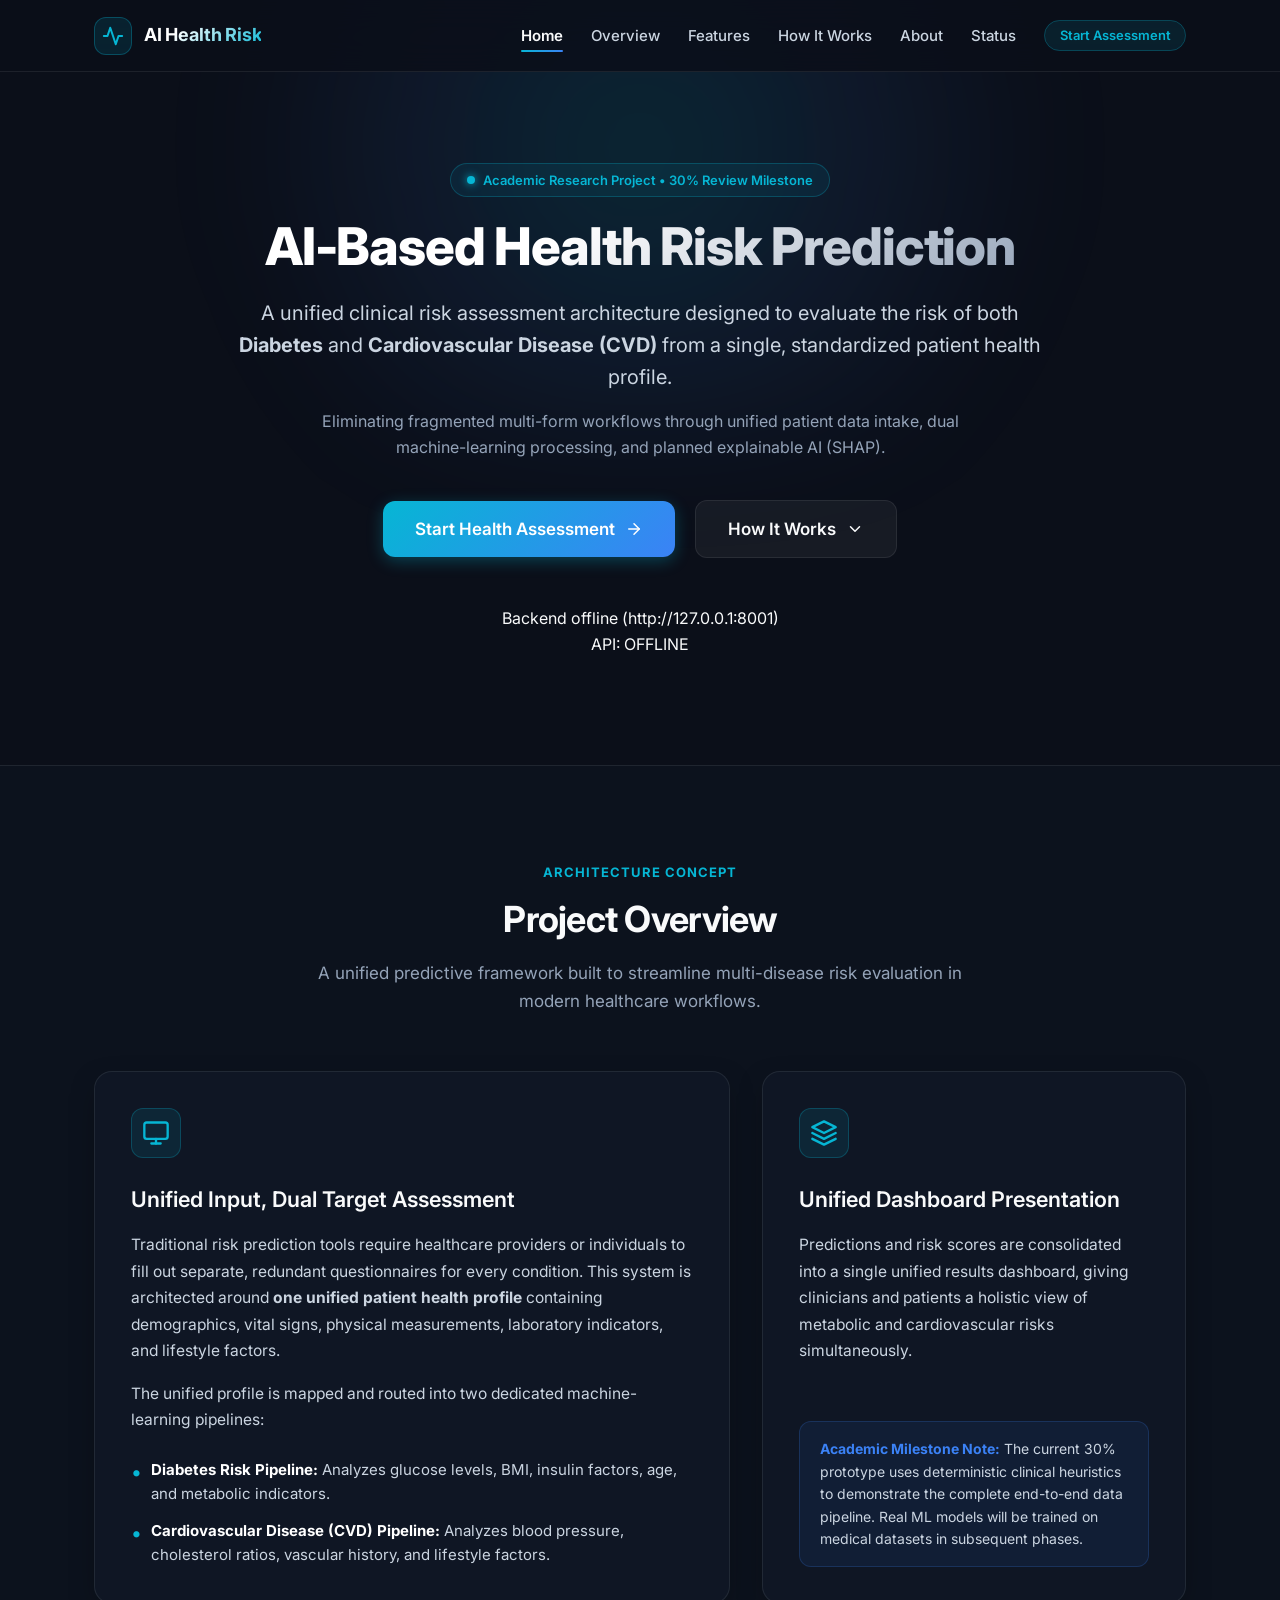
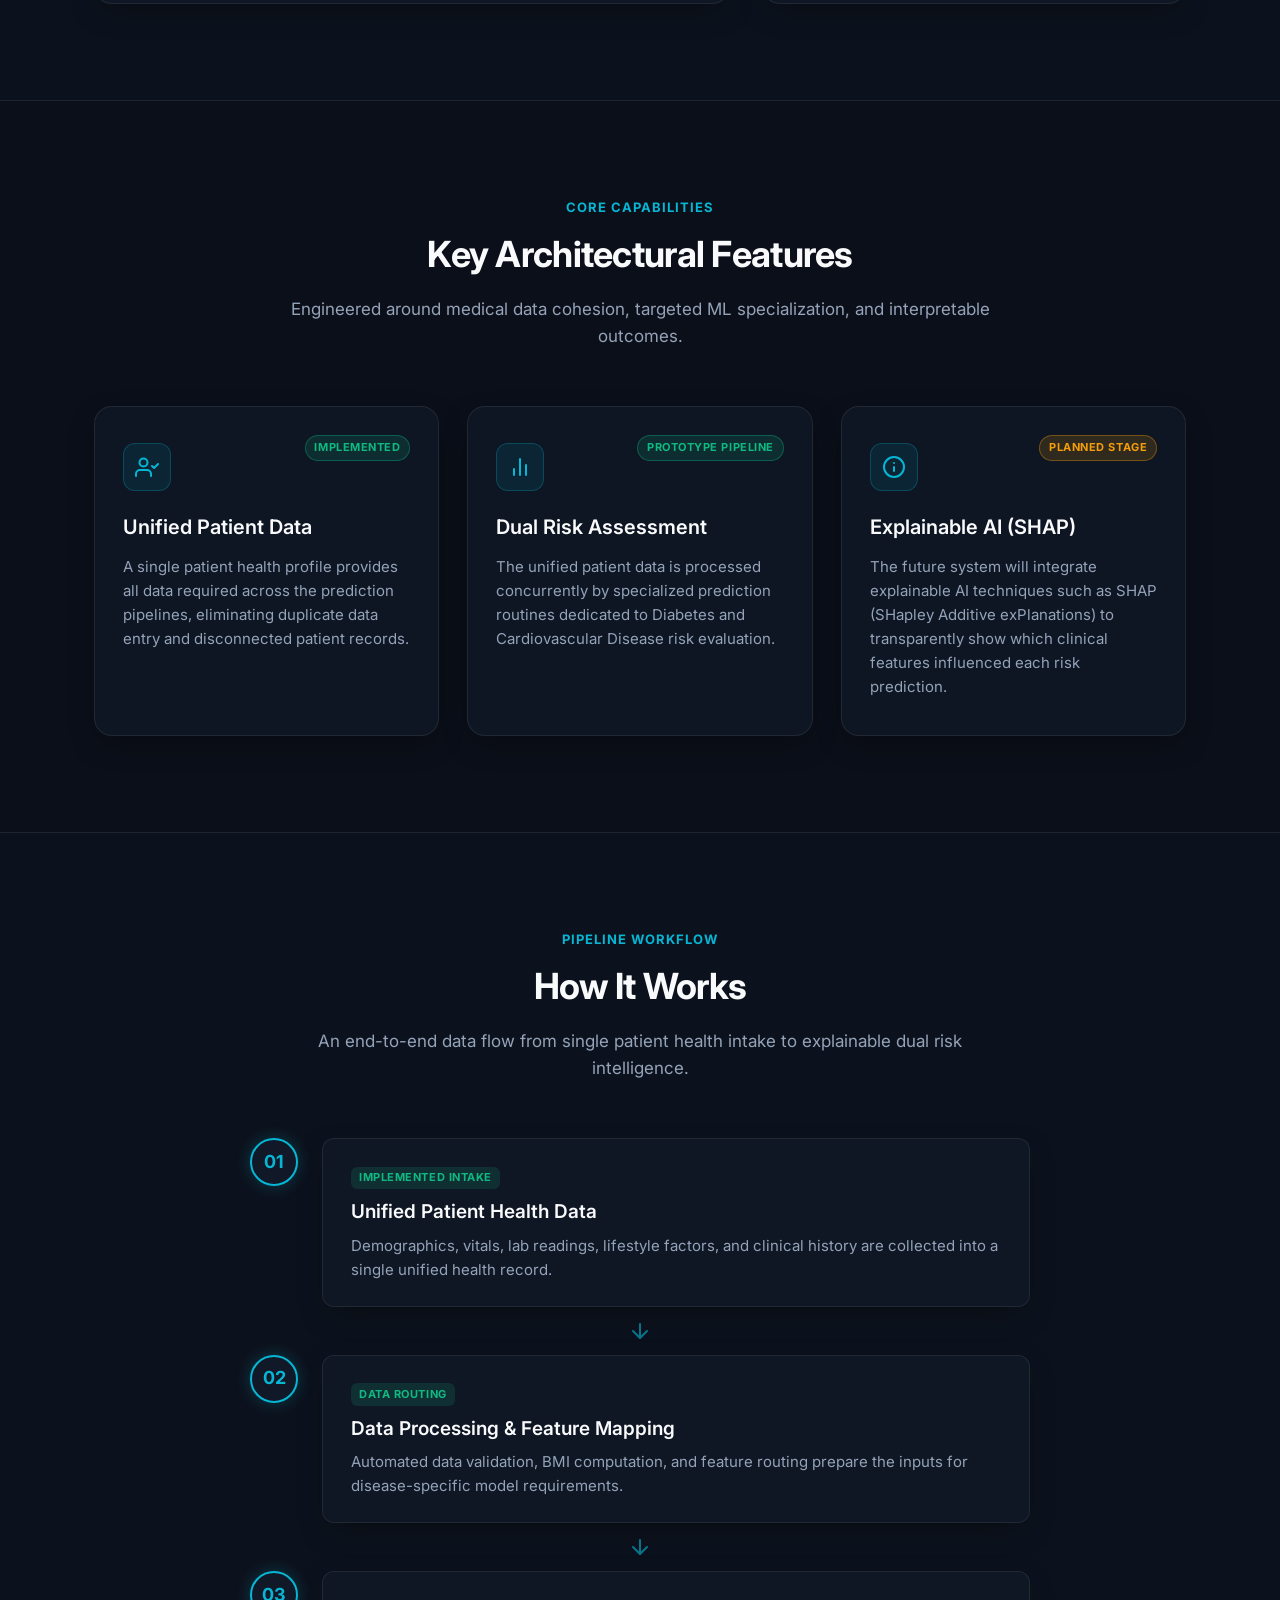
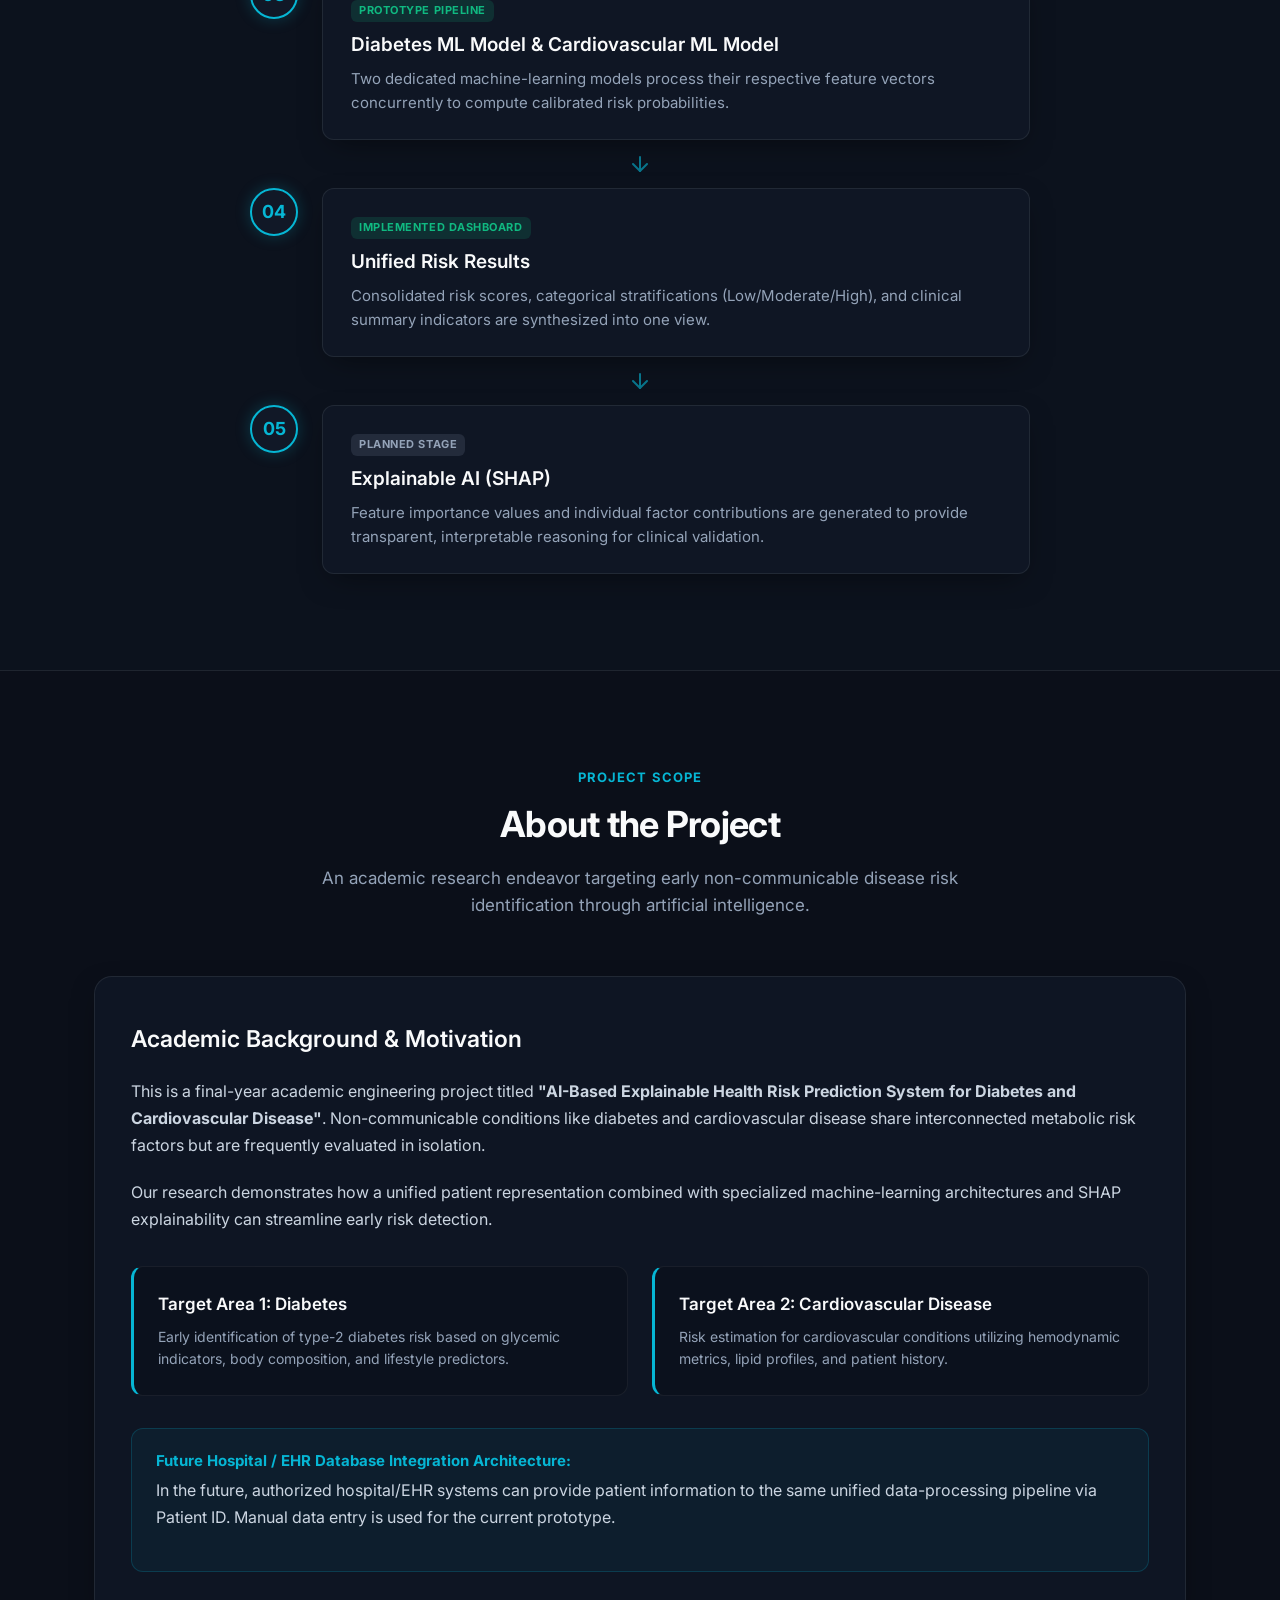
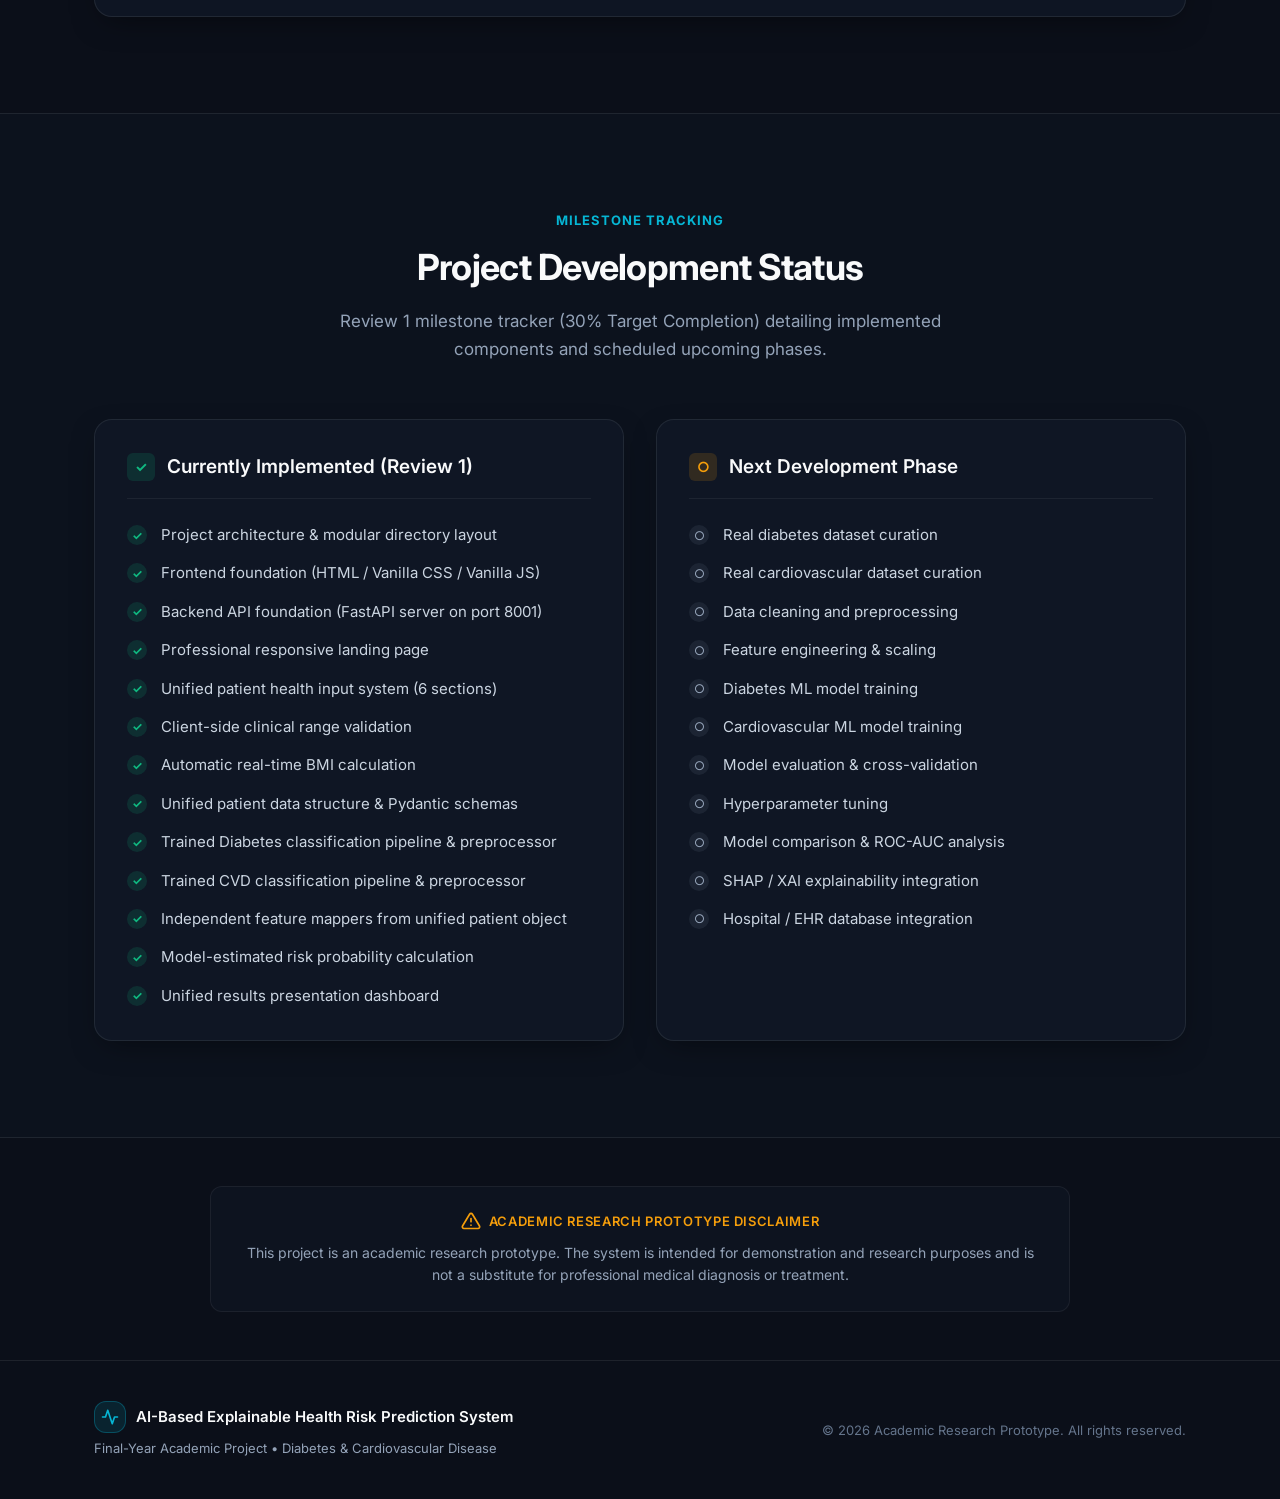
==== frontend/index.html @ 549f9193 "Initial I-HEART project" ====
<!DOCTYPE html>
<html lang="en">
<head>
  <meta charset="UTF-8">
  <meta name="viewport" content="width=device-width, initial-scale=1.0">
  <meta name="description" content="AI-Based Explainable Health Risk Prediction System for Diabetes and Cardiovascular Disease using a unified patient health profile.">
  <title>AI-Based Explainable Health Risk Prediction System</title>
  <link rel="stylesheet" href="css/style.css">
  <link rel="preconnect" href="https://fonts.googleapis.com">
  <link rel="preconnect" href="https://fonts.gstatic.com" crossorigin>
  <link href="https://fonts.googleapis.com/css2?family=Inter:wght@400;500;600;700;800&display=swap" rel="stylesheet">
</head>
<body>

  <!-- Navigation Bar -->
  <header class="header" id="main-header">
    <div class="nav-container">
      <a href="#home" class="nav-brand" id="brand-link" aria-label="AI Health Risk Home">
        <span class="brand-icon">
          <svg width="22" height="22" viewBox="0 0 24 24" fill="none" stroke="currentColor" stroke-width="2.2" stroke-linecap="round" stroke-linejoin="round" aria-hidden="true">
            <path d="M22 12h-4l-3 9L9 3l-3 9H2"/>
          </svg>
        </span>
        <span class="brand-text">AI Health Risk</span>
      </a>

      <!-- Desktop Navigation Links -->
      <nav class="nav-menu" id="nav-menu" aria-label="Main Navigation">
        <ul class="nav-list">
          <li class="nav-item"><a href="#home" class="nav-link active" id="nav-home">Home</a></li>
          <li class="nav-item"><a href="#overview" class="nav-link" id="nav-overview">Overview</a></li>
          <li class="nav-item"><a href="#features" class="nav-link" id="nav-features">Features</a></li>
          <li class="nav-item"><a href="#how-it-works" class="nav-link" id="nav-how-it-works">How It Works</a></li>
          <li class="nav-item"><a href="#about" class="nav-link" id="nav-about">About</a></li>
          <li class="nav-item"><a href="#development-status" class="nav-link" id="nav-status">Status</a></li>
          <li class="nav-item"><a href="assessment.html" class="nav-link nav-btn-status" id="nav-start-btn">Start Assessment</a></li>
        </ul>
      </nav>

      <!-- Mobile Hamburger Button -->
      <button class="hamburger-btn" id="hamburger-btn" aria-label="Toggle navigation menu" aria-expanded="false" aria-controls="mobile-nav">
        <span class="hamburger-line"></span>
        <span class="hamburger-line"></span>
        <span class="hamburger-line"></span>
      </button>
    </div>

    <!-- Mobile Navigation Drawer -->
    <div class="mobile-nav" id="mobile-nav" aria-hidden="true">
      <ul class="mobile-nav-list">
        <li><a href="#home" class="mobile-nav-link" id="mob-nav-home">Home</a></li>
        <li><a href="#overview" class="mobile-nav-link" id="mob-nav-overview">Overview</a></li>
        <li><a href="#features" class="mobile-nav-link" id="mob-nav-features">Features</a></li>
        <li><a href="#how-it-works" class="mobile-nav-link" id="mob-nav-how-it-works">How It Works</a></li>
        <li><a href="#about" class="mobile-nav-link" id="mob-nav-about">About</a></li>
        <li><a href="#development-status" class="mobile-nav-link" id="mob-nav-status">Status</a></li>
        <li><a href="assessment.html" class="mobile-nav-link" id="mob-nav-assessment" style="color: var(--accent-cyan); font-weight: 700;">Start Health Assessment →</a></li>
      </ul>
    </div>
  </header>

  <main>
    <!-- 1. Hero Section -->
    <section class="hero-section" id="home">
      <div class="hero-backdrop" aria-hidden="true"></div>
      <div class="content-container">
        <div class="hero-content">
          <div class="badge-pill">
            <span class="pulse-dot"></span>
            Academic Research Project • 30% Review Milestone
          </div>
          
          <h1 class="hero-title">AI-Based Health Risk Prediction</h1>
          
          <p class="hero-description">
            A unified clinical risk assessment architecture designed to evaluate the risk of both <strong>Diabetes</strong> and <strong>Cardiovascular Disease (CVD)</strong> from a single, standardized patient health profile.
          </p>

          <p class="hero-subtext">
            Eliminating fragmented multi-form workflows through unified patient data intake, dual machine-learning processing, and planned explainable AI (SHAP).
          </p>

          <div class="hero-actions">
            <a href="assessment.html" class="btn btn-primary btn-large" id="btn-start-assessment">
              <span>Start Health Assessment</span>
              <svg width="18" height="18" viewBox="0 0 24 24" fill="none" stroke="currentColor" stroke-width="2" stroke-linecap="round" stroke-linejoin="round" aria-hidden="true">
                <line x1="5" y1="12" x2="19" y2="12"></line>
                <polyline points="12 5 19 12 12 19"></polyline>
              </svg>
            </a>
            <a href="#how-it-works" class="btn btn-secondary btn-large" id="btn-how-it-works-hero">
              <span>How It Works</span>
              <svg width="18" height="18" viewBox="0 0 24 24" fill="none" stroke="currentColor" stroke-width="2" stroke-linecap="round" stroke-linejoin="round" aria-hidden="true">
                <polyline points="6 9 12 15 18 9"></polyline>
              </svg>
            </a>
          </div>

          <!-- Live API Status Card -->
          <div class="api-live-card" id="api-status-bar">
            <div class="api-live-indicator">
              <span class="status-indicator-dot" id="backend-status-dot"></span>
              <span class="api-live-text" id="backend-status-text">Checking Backend API Status (Port 8001)...</span>
            </div>
            <div class="api-live-badge" id="backend-status-badge">API: Connecting</div>
          </div>
        </div>
      </div>
    </section>

    <!-- 2. Project Overview Section -->
    <section class="section section-overview" id="overview">
      <div class="content-container">
        <div class="section-header">
          <span class="section-tag">Architecture Concept</span>
          <h2 class="section-title">Project Overview</h2>
          <p class="section-subtitle">
            A unified predictive framework built to streamline multi-disease risk evaluation in modern healthcare workflows.
          </p>
        </div>

        <div class="overview-grid">
          <div class="overview-card main-concept">
            <div class="overview-icon">
              <svg width="28" height="28" viewBox="0 0 24 24" fill="none" stroke="currentColor" stroke-width="2" stroke-linecap="round" stroke-linejoin="round">
                <rect x="2" y="3" width="20" height="14" rx="2" ry="2"></rect>
                <line x1="8" y1="21" x2="16" y2="21"></line>
                <line x1="12" y1="17" x2="12" y2="21"></line>
              </svg>
            </div>
            <h3>Unified Input, Dual Target Assessment</h3>
            <p>
              Traditional risk prediction tools require healthcare providers or individuals to fill out separate, redundant questionnaires for every condition. This system is architected around <strong>one unified patient health profile</strong> containing demographics, vital signs, physical measurements, laboratory indicators, and lifestyle factors.
            </p>
            <p>
              The unified profile is mapped and routed into two dedicated machine-learning pipelines:
            </p>
            <ul class="concept-list">
              <li>
                <strong>Diabetes Risk Pipeline:</strong> Analyzes glucose levels, BMI, insulin factors, age, and metabolic indicators.
              </li>
              <li>
                <strong>Cardiovascular Disease (CVD) Pipeline:</strong> Analyzes blood pressure, cholesterol ratios, vascular history, and lifestyle factors.
              </li>
            </ul>
          </div>

          <div class="overview-card highlight-concept">
            <div class="overview-icon">
              <svg width="28" height="28" viewBox="0 0 24 24" fill="none" stroke="currentColor" stroke-width="2" stroke-linecap="round" stroke-linejoin="round">
                <polygon points="12 2 2 7 12 12 22 7 12 2"></polygon>
                <polyline points="2 17 12 22 22 17"></polyline>
                <polyline points="2 12 12 17 22 12"></polyline>
              </svg>
            </div>
            <h3>Unified Dashboard Presentation</h3>
            <p>
              Predictions and risk scores are consolidated into a single unified results dashboard, giving clinicians and patients a holistic view of metabolic and cardiovascular risks simultaneously.
            </p>
            <div class="info-note">
              <strong>Academic Milestone Note:</strong> The current 30% prototype uses deterministic clinical heuristics to demonstrate the complete end-to-end data pipeline. Real ML models will be trained on medical datasets in subsequent phases.
            </div>
          </div>
        </div>
      </div>
    </section>

    <!-- 3. Key Features Section -->
    <section class="section section-features" id="features">
      <div class="content-container">
        <div class="section-header">
          <span class="section-tag">Core Capabilities</span>
          <h2 class="section-title">Key Architectural Features</h2>
          <p class="section-subtitle">
            Engineered around medical data cohesion, targeted ML specialization, and interpretable outcomes.
          </p>
        </div>

        <div class="features-grid">
          <!-- Card 1 -->
          <div class="feature-card">
            <div class="feature-icon-box">
              <svg width="24" height="24" viewBox="0 0 24 24" fill="none" stroke="currentColor" stroke-width="2" stroke-linecap="round" stroke-linejoin="round">
                <path d="M16 21v-2a4 4 0 0 0-4-4H5a4 4 0 0 0-4 4v2"></path>
                <circle cx="8.5" cy="7.5" r="4"></circle>
                <polyline points="17 11 19 13 23 9"></polyline>
              </svg>
            </div>
            <div class="feature-badge current">Implemented</div>
            <h3 class="feature-title">Unified Patient Data</h3>
            <p class="feature-desc">
              A single patient health profile provides all data required across the prediction pipelines, eliminating duplicate data entry and disconnected patient records.
            </p>
          </div>

          <!-- Card 2 -->
          <div class="feature-card">
            <div class="feature-icon-box">
              <svg width="24" height="24" viewBox="0 0 24 24" fill="none" stroke="currentColor" stroke-width="2" stroke-linecap="round" stroke-linejoin="round">
                <path d="M18 20V10"></path>
                <path d="M12 20V4"></path>
                <path d="M6 20v-6"></path>
              </svg>
            </div>
            <div class="feature-badge current">Prototype Pipeline</div>
            <h3 class="feature-title">Dual Risk Assessment</h3>
            <p class="feature-desc">
              The unified patient data is processed concurrently by specialized prediction routines dedicated to Diabetes and Cardiovascular Disease risk evaluation.
            </p>
          </div>

          <!-- Card 3 -->
          <div class="feature-card">
            <div class="feature-icon-box">
              <svg width="24" height="24" viewBox="0 0 24 24" fill="none" stroke="currentColor" stroke-width="2" stroke-linecap="round" stroke-linejoin="round">
                <circle cx="12" cy="12" r="10"></circle>
                <line x1="12" y1="16" x2="12" y2="12"></line>
                <line x1="12" y1="8" x2="12.01" y2="8"></line>
              </svg>
            </div>
            <div class="feature-badge planned">Planned Stage</div>
            <h3 class="feature-title">Explainable AI (SHAP)</h3>
            <p class="feature-desc">
              The future system will integrate explainable AI techniques such as SHAP (SHapley Additive exPlanations) to transparently show which clinical features influenced each risk prediction.
            </p>
          </div>
        </div>
      </div>
    </section>

    <!-- 4. How It Works Section -->
    <section class="section section-workflow" id="how-it-works">
      <div class="content-container">
        <div class="section-header">
          <span class="section-tag">Pipeline Workflow</span>
          <h2 class="section-title">How It Works</h2>
          <p class="section-subtitle">
            An end-to-end data flow from single patient health intake to explainable dual risk intelligence.
          </p>
        </div>

        <div class="workflow-container">
          <!-- Step 01 -->
          <div class="workflow-step">
            <div class="step-badge">01</div>
            <div class="step-card">
              <div class="step-status-tag current-tag">Implemented Intake</div>
              <h3 class="step-title">Unified Patient Health Data</h3>
              <p class="step-desc">
                Demographics, vitals, lab readings, lifestyle factors, and clinical history are collected into a single unified health record.
              </p>
            </div>
          </div>

          <div class="workflow-arrow" aria-hidden="true">
            <svg width="24" height="24" viewBox="0 0 24 24" fill="none" stroke="currentColor" stroke-width="2" stroke-linecap="round" stroke-linejoin="round">
              <line x1="12" y1="5" x2="12" y2="19"></line>
              <polyline points="19 12 12 19 5 12"></polyline>
            </svg>
          </div>

          <!-- Step 02 -->
          <div class="workflow-step">
            <div class="step-badge">02</div>
            <div class="step-card">
              <div class="step-status-tag current-tag">Data Routing</div>
              <h3 class="step-title">Data Processing &amp; Feature Mapping</h3>
              <p class="step-desc">
                Automated data validation, BMI computation, and feature routing prepare the inputs for disease-specific model requirements.
              </p>
            </div>
          </div>

          <div class="workflow-arrow" aria-hidden="true">
            <svg width="24" height="24" viewBox="0 0 24 24" fill="none" stroke="currentColor" stroke-width="2" stroke-linecap="round" stroke-linejoin="round">
              <line x1="12" y1="5" x2="12" y2="19"></line>
              <polyline points="19 12 12 19 5 12"></polyline>
            </svg>
          </div>

          <!-- Step 03 -->
          <div class="workflow-step">
            <div class="step-badge">03</div>
            <div class="step-card dual-model-card">
              <div class="step-status-tag current-tag">Prototype Pipeline</div>
              <h3 class="step-title">Diabetes ML Model &amp; Cardiovascular ML Model</h3>
              <p class="step-desc">
                Two dedicated machine-learning models process their respective feature vectors concurrently to compute calibrated risk probabilities.
              </p>
            </div>
          </div>

          <div class="workflow-arrow" aria-hidden="true">
            <svg width="24" height="24" viewBox="0 0 24 24" fill="none" stroke="currentColor" stroke-width="2" stroke-linecap="round" stroke-linejoin="round">
              <line x1="12" y1="5" x2="12" y2="19"></line>
              <polyline points="19 12 12 19 5 12"></polyline>
            </svg>
          </div>

          <!-- Step 04 -->
          <div class="workflow-step">
            <div class="step-badge">04</div>
            <div class="step-card">
              <div class="step-status-tag current-tag">Implemented Dashboard</div>
              <h3 class="step-title">Unified Risk Results</h3>
              <p class="step-desc">
                Consolidated risk scores, categorical stratifications (Low/Moderate/High), and clinical summary indicators are synthesized into one view.
              </p>
            </div>
          </div>

          <div class="workflow-arrow" aria-hidden="true">
            <svg width="24" height="24" viewBox="0 0 24 24" fill="none" stroke="currentColor" stroke-width="2" stroke-linecap="round" stroke-linejoin="round">
              <line x1="12" y1="5" x2="12" y2="19"></line>
              <polyline points="19 12 12 19 5 12"></polyline>
            </svg>
          </div>

          <!-- Step 05 -->
          <div class="workflow-step">
            <div class="step-badge">05</div>
            <div class="step-card">
              <div class="step-status-tag future-tag">Planned Stage</div>
              <h3 class="step-title">Explainable AI (SHAP)</h3>
              <p class="step-desc">
                Feature importance values and individual factor contributions are generated to provide transparent, interpretable reasoning for clinical validation.
              </p>
            </div>
          </div>
        </div>
      </div>
    </section>

    <!-- 5. About Section -->
    <section class="section section-about" id="about">
      <div class="content-container">
        <div class="section-header">
          <span class="section-tag">Project Scope</span>
          <h2 class="section-title">About the Project</h2>
          <p class="section-subtitle">
            An academic research endeavor targeting early non-communicable disease risk identification through artificial intelligence.
          </p>
        </div>

        <div class="about-card">
          <div class="about-text-block">
            <h3>Academic Background &amp; Motivation</h3>
            <p>
              This is a final-year academic engineering project titled <strong>"AI-Based Explainable Health Risk Prediction System for Diabetes and Cardiovascular Disease"</strong>. Non-communicable conditions like diabetes and cardiovascular disease share interconnected metabolic risk factors but are frequently evaluated in isolation.
            </p>
            <p>
              Our research demonstrates how a unified patient representation combined with specialized machine-learning architectures and SHAP explainability can streamline early risk detection.
            </p>
            
            <div class="about-disease-targets">
              <div class="target-box">
                <div class="target-title">Target Area 1: Diabetes</div>
                <div class="target-desc">Early identification of type-2 diabetes risk based on glycemic indicators, body composition, and lifestyle predictors.</div>
              </div>
              <div class="target-box">
                <div class="target-title">Target Area 2: Cardiovascular Disease</div>
                <div class="target-desc">Risk estimation for cardiovascular conditions utilizing hemodynamic metrics, lipid profiles, and patient history.</div>
              </div>
            </div>

            <div class="ehr-future-box">
              <strong>Future Hospital / EHR Database Integration Architecture:</strong>
              <p>
                In the future, authorized hospital/EHR systems can provide patient information to the same unified data-processing pipeline via Patient ID. Manual data entry is used for the current prototype.
              </p>
            </div>
          </div>
        </div>
      </div>
    </section>

    <!-- 6. Development Status Section -->
    <section class="section section-status" id="development-status">
      <div class="content-container">
        <div class="section-header">
          <span class="section-tag">Milestone Tracking</span>
          <h2 class="section-title">Project Development Status</h2>
          <p class="section-subtitle">
            Review 1 milestone tracker (30% Target Completion) detailing implemented components and scheduled upcoming phases.
          </p>
        </div>

        <div class="status-grid">
          <!-- Implemented Components -->
          <div class="status-column completed-col">
            <div class="status-col-header">
              <span class="status-col-icon">✓</span>
              <h3>Currently Implemented (Review 1)</h3>
            </div>
            <ul class="status-checklist">
              <li class="status-item done">
                <span class="status-check">✓</span>
                <span class="status-name">Project architecture &amp; modular directory layout</span>
              </li>
              <li class="status-item done">
                <span class="status-check">✓</span>
                <span class="status-name">Frontend foundation (HTML / Vanilla CSS / Vanilla JS)</span>
              </li>
              <li class="status-item done">
                <span class="status-check">✓</span>
                <span class="status-name">Backend API foundation (FastAPI server on port 8001)</span>
              </li>
              <li class="status-item done">
                <span class="status-check">✓</span>
                <span class="status-name">Professional responsive landing page</span>
              </li>
              <li class="status-item done">
                <span class="status-check">✓</span>
                <span class="status-name">Unified patient health input system (6 sections)</span>
              </li>
              <li class="status-item done">
                <span class="status-check">✓</span>
                <span class="status-name">Client-side clinical range validation</span>
              </li>
              <li class="status-item done">
                <span class="status-check">✓</span>
                <span class="status-name">Automatic real-time BMI calculation</span>
              </li>
              <li class="status-item done">
                <span class="status-check">✓</span>
                <span class="status-name">Unified patient data structure &amp; Pydantic schemas</span>
              </li>
              <li class="status-item done">
                <span class="status-check">✓</span>
                <span class="status-name">Trained Diabetes classification pipeline &amp; preprocessor</span>
              </li>
              <li class="status-item done">
                <span class="status-check">✓</span>
                <span class="status-name">Trained CVD classification pipeline &amp; preprocessor</span>
              </li>
              <li class="status-item done">
                <span class="status-check">✓</span>
                <span class="status-name">Independent feature mappers from unified patient object</span>
              </li>
              <li class="status-item done">
                <span class="status-check">✓</span>
                <span class="status-name">Model-estimated risk probability calculation</span>
              </li>
              <li class="status-item done">
                <span class="status-check">✓</span>
                <span class="status-name">Unified results presentation dashboard</span>
              </li>
            </ul>
          </div>

          <!-- Planned Stages -->
          <div class="status-column pending-col">
            <div class="status-col-header">
              <span class="status-col-icon">○</span>
              <h3>Next Development Phase</h3>
            </div>
            <ul class="status-checklist">
              <li class="status-item pending">
                <span class="status-circle">○</span>
                <span class="status-name">Real diabetes dataset curation</span>
              </li>
              <li class="status-item pending">
                <span class="status-circle">○</span>
                <span class="status-name">Real cardiovascular dataset curation</span>
              </li>
              <li class="status-item pending">
                <span class="status-circle">○</span>
                <span class="status-name">Data cleaning and preprocessing</span>
              </li>
              <li class="status-item pending">
                <span class="status-circle">○</span>
                <span class="status-name">Feature engineering &amp; scaling</span>
              </li>
              <li class="status-item pending">
                <span class="status-circle">○</span>
                <span class="status-name">Diabetes ML model training</span>
              </li>
              <li class="status-item pending">
                <span class="status-circle">○</span>
                <span class="status-name">Cardiovascular ML model training</span>
              </li>
              <li class="status-item pending">
                <span class="status-circle">○</span>
                <span class="status-name">Model evaluation &amp; cross-validation</span>
              </li>
              <li class="status-item pending">
                <span class="status-circle">○</span>
                <span class="status-name">Hyperparameter tuning</span>
              </li>
              <li class="status-item pending">
                <span class="status-circle">○</span>
                <span class="status-name">Model comparison &amp; ROC-AUC analysis</span>
              </li>
              <li class="status-item pending">
                <span class="status-circle">○</span>
                <span class="status-name">SHAP / XAI explainability integration</span>
              </li>
              <li class="status-item pending">
                <span class="status-circle">○</span>
                <span class="status-name">Hospital / EHR database integration</span>
              </li>
            </ul>
          </div>
        </div>
      </div>
    </section>

    <!-- 7. Medical Disclaimer -->
    <section class="section-disclaimer">
      <div class="content-container">
        <div class="disclaimer-card">
          <div class="disclaimer-header">
            <svg width="20" height="20" viewBox="0 0 24 24" fill="none" stroke="currentColor" stroke-width="2" stroke-linecap="round" stroke-linejoin="round" aria-hidden="true">
              <path d="M10.29 3.86L1.82 18a2 2 0 0 0 1.71 3h16.94a2 2 0 0 0 1.71-3L13.71 3.86a2 2 0 0 0-3.42 0z"></path>
              <line x1="12" y1="9" x2="12" y2="13"></line>
              <line x1="12" y1="17" x2="12.01" y2="17"></line>
            </svg>
            <span>Academic Research Prototype Disclaimer</span>
          </div>
          <p class="disclaimer-text">
            This project is an academic research prototype. The system is intended for demonstration and research purposes and is not a substitute for professional medical diagnosis or treatment.
          </p>
        </div>
      </div>
    </section>
  </main>

  <!-- 8. Footer -->
  <footer class="footer">
    <div class="content-container footer-content">
      <div class="footer-left">
        <div class="footer-brand">
          <span class="brand-icon small">
            <svg width="18" height="18" viewBox="0 0 24 24" fill="none" stroke="currentColor" stroke-width="2.2" stroke-linecap="round" stroke-linejoin="round">
              <path d="M22 12h-4l-3 9L9 3l-3 9H2"/>
            </svg>
          </span>
          <span class="footer-title">AI-Based Explainable Health Risk Prediction System</span>
        </div>
        <p class="footer-subtext">Final-Year Academic Project • Diabetes &amp; Cardiovascular Disease</p>
      </div>
      <div class="footer-right">
        <p class="copyright-text">© 2026 Academic Research Prototype. All rights reserved.</p>
      </div>
    </div>
  </footer>

  <script src="js/app.js"></script>
</body>
</html>
---- frontend/css/style.css ----
/* ==========================================================================
   AI-Based Explainable Health Risk Prediction System
   Universal Design System & Stylesheet (Review 1 - 30% Milestone)
   ========================================================================== */

:root {
  /* Color Palette */
  --bg-primary: #0b0f19;
  --bg-secondary: #111827;
  --bg-card: rgba(17, 24, 39, 0.75);
  --bg-card-hover: rgba(24, 34, 54, 0.85);
  --bg-card-border: rgba(255, 255, 255, 0.08);
  --bg-card-border-hover: rgba(6, 182, 212, 0.35);

  /* Accents */
  --accent-cyan: #06b6d4;
  --accent-blue: #3b82f6;
  --accent-teal: #14b8a6;
  --accent-gradient: linear-gradient(135deg, #06b6d4 0%, #3b82f6 100%);
  --accent-glow: rgba(6, 182, 212, 0.15);

  /* Typography Colors */
  --text-main: #f9fafb;
  --text-secondary: #cbd5e1;
  --text-muted: #94a3b8;
  --text-dim: #64748b;

  /* Clinical Status Colors */
  --status-low: #10b981;
  --status-mod: #f59e0b;
  --status-high: #ef4444;
  --status-info: #0284c7;

  /* Typography & Layout */
  --font-family: 'Inter', -apple-system, BlinkMacSystemFont, "Segoe UI", Roboto, sans-serif;
  --header-height: 72px;
  --container-max-width: 1140px;
  --radius-sm: 6px;
  --radius-md: 12px;
  --radius-lg: 18px;
  --radius-full: 9999px;
  --shadow-card: 0 10px 30px -10px rgba(0, 0, 0, 0.5);
  --shadow-hover: 0 20px 40px -15px rgba(6, 182, 212, 0.2);
  --transition-fast: 0.2s ease;
  --transition-normal: 0.3s ease;
}

/* Global Reset & Base */
*, *::before, *::after {
  box-sizing: border-box;
  margin: 0;
  padding: 0;
}

html {
  scroll-behavior: smooth;
  scroll-padding-top: calc(var(--header-height) + 20px);
}

body {
  font-family: var(--font-family);
  background-color: var(--bg-primary);
  color: var(--text-main);
  line-height: 1.6;
  -webkit-font-smoothing: antialiased;
  -moz-osx-font-smoothing: grayscale;
  overflow-x: hidden;
  position: relative;
  min-height: 100vh;
  display: flex;
  flex-direction: column;
}

main {
  flex-grow: 1;
}

/* Container */
.content-container {
  width: 100%;
  max-width: var(--container-max-width);
  margin: 0 auto;
  padding: 0 1.5rem;
}

/* ==========================================================================
   Header & Navigation
   ========================================================================== */
.header {
  position: fixed;
  top: 0;
  left: 0;
  width: 100%;
  height: var(--header-height);
  background: rgba(11, 15, 25, 0.85);
  backdrop-filter: blur(16px);
  -webkit-backdrop-filter: blur(16px);
  border-bottom: 1px solid var(--bg-card-border);
  z-index: 1000;
  display: flex;
  align-items: center;
}

.nav-container {
  width: 100%;
  max-width: var(--container-max-width);
  margin: 0 auto;
  padding: 0 1.5rem;
  display: flex;
  align-items: center;
  justify-content: space-between;
}

.nav-brand {
  display: flex;
  align-items: center;
  gap: 0.75rem;
  text-decoration: none;
  color: var(--text-main);
  font-weight: 700;
  font-size: 1.125rem;
  letter-spacing: -0.01em;
}

.brand-icon {
  display: inline-flex;
  align-items: center;
  justify-content: center;
  width: 38px;
  height: 38px;
  border-radius: var(--radius-md);
  background: rgba(6, 182, 212, 0.12);
  border: 1px solid rgba(6, 182, 212, 0.3);
  color: var(--accent-cyan);
}

.brand-icon.small {
  width: 32px;
  height: 32px;
}

.brand-text {
  background: linear-gradient(135deg, #ffffff 30%, var(--accent-cyan) 100%);
  -webkit-background-clip: text;
  -webkit-text-fill-color: transparent;
}

.nav-list {
  display: flex;
  align-items: center;
  gap: 1.75rem;
  list-style: none;
}

.nav-link {
  color: var(--text-secondary);
  text-decoration: none;
  font-size: 0.9375rem;
  font-weight: 500;
  padding: 0.35rem 0;
  position: relative;
  transition: color var(--transition-fast);
}

.nav-link:hover {
  color: var(--accent-cyan);
}

.nav-link.active {
  color: var(--text-main);
  font-weight: 600;
}

.nav-link.active::after {
  content: '';
  position: absolute;
  bottom: -2px;
  left: 0;
  width: 100%;
  height: 2px;
  background: var(--accent-gradient);
  border-radius: 2px;
}

.nav-btn-status {
  padding: 0.4rem 0.9rem;
  background: rgba(6, 182, 212, 0.1);
  border: 1px solid rgba(6, 182, 212, 0.25);
  border-radius: var(--radius-full);
  color: var(--accent-cyan);
  font-size: 0.8125rem;
  font-weight: 600;
}

.nav-btn-status:hover {
  background: rgba(6, 182, 212, 0.18);
  border-color: rgba(6, 182, 212, 0.4);
  color: #fff;
}

/* Hamburger Button */
.hamburger-btn {
  display: none;
  flex-direction: column;
  justify-content: center;
  align-items: center;
  width: 40px;
  height: 40px;
  background: transparent;
  border: 1px solid var(--bg-card-border);
  border-radius: var(--radius-sm);
  cursor: pointer;
  padding: 8px;
  gap: 5px;
}

.hamburger-line {
  width: 22px;
  height: 2px;
  background-color: var(--text-main);
  border-radius: 2px;
  transition: transform var(--transition-fast), opacity var(--transition-fast);
}

.hamburger-btn.open .hamburger-line:nth-child(1) {
  transform: translateY(7px) rotate(45deg);
}

.hamburger-btn.open .hamburger-line:nth-child(2) {
  opacity: 0;
}

.hamburger-btn.open .hamburger-line:nth-child(3) {
  transform: translateY(-7px) rotate(-45deg);
}

/* Mobile Nav Drawer */
.mobile-nav {
  display: none;
  position: absolute;
  top: var(--header-height);
  left: 0;
  width: 100%;
  background: rgba(11, 15, 25, 0.98);
  backdrop-filter: blur(20px);
  -webkit-backdrop-filter: blur(20px);
  border-bottom: 1px solid var(--bg-card-border);
  padding: 1.5rem;
  box-shadow: 0 20px 30px rgba(0, 0, 0, 0.5);
}

.mobile-nav.open {
  display: block;
}

.mobile-nav-list {
  list-style: none;
  display: flex;
  flex-direction: column;
  gap: 1.25rem;
}

.mobile-nav-link {
  color: var(--text-secondary);
  text-decoration: none;
  font-size: 1.0625rem;
  font-weight: 500;
  display: block;
  padding: 0.5rem 0;
  border-bottom: 1px solid rgba(255, 255, 255, 0.04);
}

.mobile-nav-link:hover {
  color: var(--accent-cyan);
}

/* ==========================================================================
   Page Headers & Hero Sections
   ========================================================================== */
.page-main-container {
  padding-top: calc(var(--header-height) + 2.5rem);
  padding-bottom: 5rem;
  position: relative;
}

.page-title-section {
  text-align: center;
  max-width: 840px;
  margin: 0 auto 2.5rem;
}

.page-heading {
  font-size: 2.5rem;
  font-weight: 800;
  letter-spacing: -0.02em;
  background: linear-gradient(135deg, #ffffff 40%, #94a3b8 100%);
  -webkit-background-clip: text;
  -webkit-text-fill-color: transparent;
  margin-bottom: 0.85rem;
}

.page-subheading {
  font-size: 1.125rem;
  color: var(--text-secondary);
  line-height: 1.6;
}

.badge-pill {
  display: inline-flex;
  align-items: center;
  gap: 0.5rem;
  padding: 0.35rem 1rem;
  background: rgba(6, 182, 212, 0.08);
  border: 1px solid rgba(6, 182, 212, 0.25);
  border-radius: var(--radius-full);
  font-size: 0.8125rem;
  font-weight: 600;
  color: var(--accent-cyan);
  margin-bottom: 1.25rem;
}

.pulse-dot {
  width: 8px;
  height: 8px;
  border-radius: 50%;
  background-color: var(--accent-cyan);
  box-shadow: 0 0 8px var(--accent-cyan);
}

/* Hero (Landing) */
.hero-section {
  position: relative;
  padding-top: calc(var(--header-height) + 4rem);
  padding-bottom: 5rem;
  min-height: 85vh;
  display: flex;
  align-items: center;
  overflow: hidden;
}

.hero-backdrop {
  position: absolute;
  top: -20%;
  left: 50%;
  transform: translateX(-50%);
  width: 1000px;
  height: 600px;
  background: radial-gradient(circle, rgba(6, 182, 212, 0.15) 0%, rgba(59, 130, 246, 0.08) 40%, transparent 70%);
  filter: blur(60px);
  pointer-events: none;
  z-index: 0;
}

.hero-content {
  position: relative;
  z-index: 1;
  max-width: 820px;
  margin: 0 auto;
  text-align: center;
}

.hero-title {
  font-size: 3.25rem;
  font-weight: 800;
  line-height: 1.15;
  letter-spacing: -0.02em;
  background: linear-gradient(135deg, #ffffff 40%, #94a3b8 100%);
  -webkit-background-clip: text;
  -webkit-text-fill-color: transparent;
  margin-bottom: 1.25rem;
}

.hero-description {
  font-size: 1.25rem;
  color: var(--text-secondary);
  line-height: 1.6;
  margin-bottom: 1rem;
}

.hero-subtext {
  font-size: 1rem;
  color: var(--text-muted);
  line-height: 1.6;
  max-width: 680px;
  margin: 0 auto 2.5rem;
}

.hero-actions {
  display: flex;
  align-items: center;
  justify-content: center;
  gap: 1.25rem;
  margin-bottom: 3rem;
  flex-wrap: wrap;
}

/* ==========================================================================
   Buttons
   ========================================================================== */
.btn {
  display: inline-flex;
  align-items: center;
  justify-content: center;
  gap: 0.6rem;
  padding: 0.75rem 1.5rem;
  font-size: 0.9375rem;
  font-weight: 600;
  border-radius: var(--radius-md);
  text-decoration: none;
  cursor: pointer;
  transition: all var(--transition-fast);
  border: none;
  outline: none;
  font-family: inherit;
}

.btn-sm {
  padding: 0.45rem 0.95rem;
  font-size: 0.8125rem;
}

.btn-large {
  padding: 0.9rem 2rem;
  font-size: 1.0625rem;
}

.btn-primary {
  background: var(--accent-gradient);
  color: #ffffff;
  box-shadow: 0 4px 16px rgba(6, 182, 212, 0.3);
}

.btn-primary:hover {
  transform: translateY(-2px);
  box-shadow: 0 8px 24px rgba(6, 182, 212, 0.45);
  color: #ffffff;
}

.btn-primary:active {
  transform: translateY(0);
}

.btn-primary:disabled {
  opacity: 0.65;
  cursor: not-allowed;
  transform: none;
  box-shadow: none;
}

.btn-secondary {
  background: rgba(255, 255, 255, 0.05);
  color: var(--text-main);
  border: 1px solid var(--bg-card-border);
}

.btn-secondary:hover {
  background: rgba(255, 255, 255, 0.1);
  border-color: rgba(255, 255, 255, 0.2);
  transform: translateY(-2px);
  color: #ffffff;
}

.btn-secondary:active {
  transform: translateY(0);
}

.btn-outline {
  background: transparent;
  color: var(--text-secondary);
  border: 1px solid var(--bg-card-border);
}

.btn-outline:hover {
  background: rgba(239, 68, 68, 0.1);
  border-color: rgba(239, 68, 68, 0.3);
  color: #ef4444;
}

/* Spinner */
.spinner {
  width: 18px;
  height: 18px;
  border: 2px solid rgba(255, 255, 255, 0.3);
  border-radius: 50%;
  border-top-color: #ffffff;
  animation: spin 0.8s linear infinite;
}

@keyframes spin {
  to { transform: rotate(360deg); }
}

/* ==========================================================================
   Demo Autofill Bar
   ========================================================================== */
.demo-autofill-banner {
  display: flex;
  align-items: center;
  justify-content: space-between;
  gap: 1rem;
  background: rgba(6, 182, 212, 0.06);
  border: 1px solid rgba(6, 182, 212, 0.2);
  border-radius: var(--radius-md);
  padding: 0.85rem 1.25rem;
  margin-top: 1.5rem;
  text-align: left;
}

.demo-text {
  font-size: 0.875rem;
  color: var(--text-secondary);
}

.demo-text strong {
  color: var(--accent-cyan);
}

.demo-buttons {
  display: flex;
  gap: 0.5rem;
  flex-shrink: 0;
  flex-wrap: wrap;
}

/* ==========================================================================
   Form Cards & Controls
   ========================================================================== */
.form-section-card {
  background: var(--bg-card);
  border: 1px solid var(--bg-card-border);
  border-radius: var(--radius-lg);
  padding: 2rem;
  margin-bottom: 1.75rem;
  box-shadow: var(--shadow-card);
}

.section-card-header {
  display: flex;
  align-items: flex-start;
  gap: 1rem;
  margin-bottom: 1.75rem;
  padding-bottom: 1rem;
  border-bottom: 1px solid rgba(255, 255, 255, 0.06);
}

.section-num {
  width: 34px;
  height: 34px;
  border-radius: var(--radius-md);
  background: rgba(6, 182, 212, 0.12);
  border: 1px solid rgba(6, 182, 212, 0.3);
  color: var(--accent-cyan);
  font-weight: 700;
  font-size: 1rem;
  display: flex;
  align-items: center;
  justify-content: center;
  flex-shrink: 0;
}

.section-card-title {
  font-size: 1.25rem;
  font-weight: 700;
  color: var(--text-main);
  margin-bottom: 0.25rem;
}

.section-card-desc {
  font-size: 0.875rem;
  color: var(--text-muted);
}

.form-grid {
  display: grid;
  gap: 1.25rem;
}

.form-grid-3 {
  grid-template-columns: repeat(3, 1fr);
}

.form-grid-2 {
  grid-template-columns: repeat(2, 1fr);
}

.form-group {
  display: flex;
  flex-direction: column;
  gap: 0.4rem;
}

.form-label {
  font-size: 0.875rem;
  font-weight: 600;
  color: var(--text-secondary);
}

.req-star {
  color: var(--accent-cyan);
  font-weight: 700;
}

.unit-tag {
  font-size: 0.75rem;
  color: var(--text-muted);
  font-weight: 400;
}

.opt-tag {
  font-size: 0.6875rem;
  font-weight: 600;
  text-transform: uppercase;
  background: rgba(148, 163, 184, 0.12);
  color: var(--text-muted);
  padding: 0.1rem 0.4rem;
  border-radius: var(--radius-sm);
  margin-left: 0.3rem;
}

.form-input,
.form-select {
  width: 100%;
  padding: 0.75rem 0.95rem;
  background: rgba(11, 15, 25, 0.7);
  border: 1px solid var(--bg-card-border);
  border-radius: var(--radius-md);
  color: var(--text-main);
  font-size: 0.9375rem;
  font-family: inherit;
  transition: border-color var(--transition-fast), box-shadow var(--transition-fast);
  outline: none;
}

.form-input:focus,
.form-select:focus {
  border-color: var(--accent-cyan);
  box-shadow: 0 0 0 3px rgba(6, 182, 212, 0.15);
}

.form-input::placeholder {
  color: var(--text-dim);
}

.form-input.input-invalid,
.form-select.input-invalid {
  border-color: #ef4444;
  box-shadow: 0 0 0 3px rgba(239, 68, 68, 0.15);
}

.field-error {
  display: none;
  font-size: 0.75rem;
  color: #ef4444;
  margin-top: 0.2rem;
}

/* BMI Display Box */
.bmi-display-box {
  background: rgba(11, 15, 25, 0.7);
  border: 1px solid var(--bg-card-border);
  border-radius: var(--radius-md);
  padding: 0.65rem 0.95rem;
  display: flex;
  align-items: center;
  justify-content: space-between;
  min-height: 44px;
  transition: all var(--transition-fast);
}

.bmi-value {
  font-size: 1.125rem;
  font-weight: 700;
  font-family: ui-monospace, monospace;
  color: var(--accent-cyan);
}

.bmi-category {
  font-size: 0.75rem;
  font-weight: 600;
  color: var(--text-muted);
}

.bmi-display-box.cat-normal {
  border-color: rgba(16, 185, 129, 0.4);
  background: rgba(16, 185, 129, 0.08);
}
.bmi-display-box.cat-normal .bmi-category { color: var(--status-low); }

.bmi-display-box.cat-overweight {
  border-color: rgba(245, 158, 11, 0.4);
  background: rgba(245, 158, 11, 0.08);
}
.bmi-display-box.cat-overweight .bmi-category { color: var(--status-mod); }

.bmi-display-box.cat-obese {
  border-color: rgba(239, 68, 68, 0.4);
  background: rgba(239, 68, 68, 0.08);
}
.bmi-display-box.cat-obese .bmi-category { color: var(--status-high); }

/* Medical History Toggle Items */
.toggle-history-item {
  background: rgba(11, 15, 25, 0.5);
  border: 1px solid rgba(255, 255, 255, 0.05);
  border-radius: var(--radius-md);
  padding: 1.15rem 1.25rem;
  display: flex;
  align-items: center;
  justify-content: space-between;
  gap: 1rem;
}

.history-item-label {
  display: flex;
  flex-direction: column;
}

.history-title {
  font-size: 0.9375rem;
  font-weight: 600;
  color: var(--text-main);
}

.history-desc {
  font-size: 0.75rem;
  color: var(--text-muted);
}

.toggle-switch-group {
  display: inline-flex;
  background: rgba(17, 24, 39, 0.9);
  border: 1px solid var(--bg-card-border);
  border-radius: var(--radius-sm);
  padding: 3px;
  gap: 3px;
  flex-shrink: 0;
}

.toggle-option {
  cursor: pointer;
}

.toggle-option input {
  display: none;
}

.toggle-btn-label {
  display: inline-block;
  padding: 0.35rem 0.9rem;
  font-size: 0.8125rem;
  font-weight: 600;
  border-radius: var(--radius-sm);
  color: var(--text-muted);
  transition: all var(--transition-fast);
}

.toggle-option input:checked + .toggle-btn-label {
  background: var(--accent-gradient);
  color: #ffffff;
  box-shadow: 0 2px 8px rgba(6, 182, 212, 0.3);
}

/* Alert Box */
.alert-box {
  display: flex;
  align-items: flex-start;
  gap: 1rem;
  border-radius: var(--radius-md);
  padding: 1rem 1.25rem;
  margin-bottom: 2rem;
}

.error-alert {
  background: rgba(239, 68, 68, 0.1);
  border: 1px solid rgba(239, 68, 68, 0.3);
}

.alert-icon {
  color: #ef4444;
  flex-shrink: 0;
  margin-top: 2px;
}

.alert-content strong {
  color: #ef4444;
  display: block;
  font-size: 0.9375rem;
  margin-bottom: 0.2rem;
}

.alert-content p {
  font-size: 0.875rem;
  color: var(--text-secondary);
}

/* Action Bars */
.form-action-bar {
  display: flex;
  align-items: center;
  justify-content: space-between;
  gap: 1.5rem;
  margin-top: 2.5rem;
  padding-top: 1.5rem;
  border-top: 1px solid var(--bg-card-border);
  flex-wrap: wrap;
}

.action-left,
.action-right {
  display: flex;
  align-items: center;
  gap: 1rem;
  flex-wrap: wrap;
}

.disclaimer-note-box {
  margin-top: 2.5rem;
  padding: 1.25rem 1.5rem;
  background: rgba(17, 24, 39, 0.5);
  border: 1px solid rgba(255, 255, 255, 0.05);
  border-radius: var(--radius-md);
  font-size: 0.8125rem;
  color: var(--text-muted);
  text-align: center;
}

/* ==========================================================================
   Unified Results Dashboard Styles
   ========================================================================== */
.prototype-banner {
  background: rgba(6, 182, 212, 0.08);
  border: 1px solid rgba(6, 182, 212, 0.3);
  border-radius: var(--radius-md);
  padding: 1rem 1.5rem;
  display: flex;
  align-items: center;
  gap: 1.25rem;
  margin: 1.75rem auto 0;
  max-width: 820px;
  text-align: left;
}

.prototype-badge {
  background: var(--accent-gradient);
  color: #ffffff;
  font-size: 0.75rem;
  font-weight: 700;
  text-transform: uppercase;
  letter-spacing: 0.05em;
  padding: 0.3rem 0.75rem;
  border-radius: var(--radius-full);
  flex-shrink: 0;
}

.prototype-text {
  font-size: 0.875rem;
  color: var(--text-secondary);
  line-height: 1.5;
}

/* Patient Summary Card */
.results-patient-card {
  background: var(--bg-card);
  border: 1px solid var(--bg-card-border);
  border-radius: var(--radius-lg);
  padding: 1.75rem 2rem;
  margin-bottom: 2rem;
  box-shadow: var(--shadow-card);
}

.patient-card-header {
  display: flex;
  align-items: center;
  justify-content: space-between;
  margin-bottom: 1.5rem;
  padding-bottom: 1rem;
  border-bottom: 1px solid rgba(255, 255, 255, 0.06);
}

.patient-title-group {
  display: flex;
  align-items: center;
  gap: 0.85rem;
}

.patient-icon {
  width: 40px;
  height: 40px;
  border-radius: var(--radius-md);
  background: rgba(6, 182, 212, 0.1);
  border: 1px solid rgba(6, 182, 212, 0.3);
  color: var(--accent-cyan);
  display: flex;
  align-items: center;
  justify-content: center;
}

.patient-id-display {
  font-size: 1.25rem;
  font-weight: 700;
  color: var(--text-main);
  font-family: ui-monospace, monospace;
}

.patient-sublabel {
  font-size: 0.75rem;
  color: var(--text-muted);
}

.patient-timestamp-badge {
  font-size: 0.75rem;
  color: var(--accent-cyan);
  background: rgba(6, 182, 212, 0.1);
  padding: 0.25rem 0.75rem;
  border-radius: var(--radius-full);
  font-weight: 600;
}

.patient-metrics-grid {
  display: grid;
  grid-template-columns: repeat(6, 1fr);
  gap: 1rem;
}

.metric-item {
  display: flex;
  flex-direction: column;
  gap: 0.25rem;
}

.metric-label {
  font-size: 0.75rem;
  color: var(--text-muted);
  text-transform: uppercase;
  letter-spacing: 0.04em;
}

.metric-val {
  font-size: 1rem;
  font-weight: 600;
  color: var(--text-main);
}

/* Dual Disease Risk Cards */
.risk-cards-grid {
  display: grid;
  grid-template-columns: 1fr 1fr;
  gap: 2rem;
  margin-bottom: 2rem;
}

.disease-risk-card {
  background: var(--bg-card);
  border: 1px solid var(--bg-card-border);
  border-radius: var(--radius-lg);
  padding: 2.25rem;
  box-shadow: var(--shadow-card);
  display: flex;
  flex-direction: column;
  position: relative;
  transition: transform var(--transition-normal);
}

.disease-risk-card:hover {
  transform: translateY(-2px);
}

.risk-card-top {
  display: flex;
  align-items: flex-start;
  justify-content: space-between;
  gap: 1rem;
  margin-bottom: 1.75rem;
}

.disease-tag {
  font-size: 0.6875rem;
  font-weight: 700;
  text-transform: uppercase;
  letter-spacing: 0.06em;
  color: var(--accent-cyan);
  display: block;
  margin-bottom: 0.25rem;
}

.disease-title {
  font-size: 1.35rem;
  font-weight: 700;
  color: var(--text-main);
}

.risk-level-badge {
  font-size: 0.8125rem;
  font-weight: 700;
  padding: 0.35rem 0.85rem;
  border-radius: var(--radius-full);
  text-transform: uppercase;
  letter-spacing: 0.05em;
  flex-shrink: 0;
}

.level-low {
  background: rgba(16, 185, 129, 0.15);
  border: 1px solid rgba(16, 185, 129, 0.4);
  color: var(--status-low);
}

.level-moderate {
  background: rgba(245, 158, 11, 0.15);
  border: 1px solid rgba(245, 158, 11, 0.4);
  color: var(--status-mod);
}

.level-high {
  background: rgba(239, 68, 68, 0.15);
  border: 1px solid rgba(239, 68, 68, 0.4);
  color: var(--status-high);
}

/* Risk Meter Gauge */
.risk-meter-container {
  background: rgba(11, 15, 25, 0.6);
  border: 1px solid rgba(255, 255, 255, 0.06);
  border-radius: var(--radius-md);
  padding: 1.25rem;
  margin-bottom: 1.5rem;
}

.risk-meter-header {
  display: flex;
  align-items: center;
  justify-content: space-between;
  margin-bottom: 0.75rem;
}

.risk-meter-label {
  font-size: 0.8125rem;
  color: var(--text-muted);
}

.risk-percentage-val {
  font-size: 1.75rem;
  font-weight: 800;
  font-family: ui-monospace, monospace;
  color: var(--text-main);
}

.risk-progress-bar-bg {
  width: 100%;
  height: 10px;
  background: rgba(255, 255, 255, 0.06);
  border-radius: var(--radius-full);
  overflow: hidden;
}

.risk-progress-bar-fill {
  height: 100%;
  border-radius: var(--radius-full);
  transition: width 1s cubic-bezier(0.4, 0, 0.2, 1);
}

.bar-low {
  background: var(--status-low);
  box-shadow: 0 0 10px rgba(16, 185, 129, 0.5);
}

.bar-moderate {
  background: var(--status-mod);
  box-shadow: 0 0 10px rgba(245, 158, 11, 0.5);
}

.bar-high {
  background: var(--status-high);
  box-shadow: 0 0 10px rgba(239, 68, 68, 0.5);
}

.risk-summary-note {
  font-size: 0.9375rem;
  color: var(--text-secondary);
  line-height: 1.6;
  margin-bottom: 1.5rem;
}

.contributing-factors-section {
  background: rgba(11, 15, 25, 0.4);
  border: 1px solid rgba(255, 255, 255, 0.04);
  border-radius: var(--radius-md);
  padding: 1.15rem;
  margin-bottom: 1.5rem;
  flex-grow: 1;
}

.factors-heading {
  font-size: 0.8125rem;
  font-weight: 600;
  color: var(--text-muted);
  text-transform: uppercase;
  letter-spacing: 0.05em;
  margin-bottom: 0.65rem;
}

.factors-list {
  list-style: none;
  display: flex;
  flex-direction: column;
  gap: 0.5rem;
}

.factors-list li {
  font-size: 0.875rem;
  color: var(--text-secondary);
  padding-left: 1rem;
  position: relative;
  line-height: 1.5;
}

.factors-list li::before {
  content: "•";
  color: var(--accent-cyan);
  font-size: 1.1rem;
  position: absolute;
  left: 0;
  top: -1px;
}

.pipeline-tag {
  font-size: 0.6875rem;
  color: var(--text-dim);
  text-transform: uppercase;
  letter-spacing: 0.05em;
  text-align: right;
  margin-top: auto;
}

/* XAI Callout Card */
.xai-callout-card {
  background: rgba(17, 24, 39, 0.7);
  border: 1px solid rgba(6, 182, 212, 0.2);
  border-radius: var(--radius-lg);
  padding: 1.75rem 2rem;
  display: flex;
  align-items: flex-start;
  gap: 1.5rem;
  margin-bottom: 2.5rem;
}

.xai-callout-icon {
  color: var(--accent-cyan);
  flex-shrink: 0;
  margin-top: 4px;
}

.xai-callout-body h4 {
  font-size: 1.125rem;
  font-weight: 700;
  color: var(--text-main);
  margin-bottom: 0.5rem;
}

.xai-callout-body p {
  font-size: 0.9375rem;
  color: var(--text-secondary);
  line-height: 1.6;
}

.results-action-bar {
  display: flex;
  align-items: center;
  justify-content: center;
  gap: 1.25rem;
  flex-wrap: wrap;
}

/* Empty State Card */
.empty-state-card {
  text-align: center;
  background: var(--bg-card);
  border: 1px solid var(--bg-card-border);
  border-radius: var(--radius-lg);
  padding: 4rem 2rem;
  max-width: 600px;
  margin: 3rem auto;
  box-shadow: var(--shadow-card);
}

.empty-state-icon {
  color: var(--text-muted);
  margin-bottom: 1.5rem;
}

.empty-state-card h2 {
  font-size: 1.75rem;
  font-weight: 700;
  margin-bottom: 0.75rem;
}

.empty-state-card p {
  font-size: 1rem;
  color: var(--text-secondary);
  line-height: 1.6;
  margin-bottom: 2rem;
}

/* ==========================================================================
   Sections (Overview, Features, Workflow, About, Status, Disclaimer, Footer)
   ========================================================================== */
.section {
  padding: 6rem 0;
  position: relative;
}

.section-header {
  text-align: center;
  max-width: 700px;
  margin: 0 auto 3.5rem;
}

.section-tag {
  font-size: 0.8125rem;
  font-weight: 700;
  text-transform: uppercase;
  letter-spacing: 0.08em;
  color: var(--accent-cyan);
  margin-bottom: 0.5rem;
  display: block;
}

.section-title {
  font-size: 2.25rem;
  font-weight: 700;
  letter-spacing: -0.02em;
  color: var(--text-main);
  margin-bottom: 0.75rem;
}

.section-subtitle {
  font-size: 1.0625rem;
  color: var(--text-muted);
  line-height: 1.6;
}

.section-overview,
.section-workflow,
.section-status {
  background-color: rgba(17, 24, 39, 0.35);
  border-top: 1px solid var(--bg-card-border);
  border-bottom: 1px solid var(--bg-card-border);
}

.overview-grid {
  display: grid;
  grid-template-columns: 1.2fr 0.8fr;
  gap: 2rem;
  align-items: stretch;
}

.overview-card {
  background: var(--bg-card);
  border: 1px solid var(--bg-card-border);
  border-radius: var(--radius-lg);
  padding: 2.25rem;
  display: flex;
  flex-direction: column;
  box-shadow: var(--shadow-card);
}

.overview-icon {
  width: 50px;
  height: 50px;
  border-radius: var(--radius-md);
  background: rgba(6, 182, 212, 0.1);
  border: 1px solid rgba(6, 182, 212, 0.25);
  color: var(--accent-cyan);
  display: inline-flex;
  align-items: center;
  justify-content: center;
  margin-bottom: 1.5rem;
}

.overview-card h3 {
  font-size: 1.35rem;
  font-weight: 600;
  color: var(--text-main);
  margin-bottom: 1rem;
}

.overview-card p {
  font-size: 0.975rem;
  color: var(--text-secondary);
  line-height: 1.7;
  margin-bottom: 1rem;
}

.concept-list {
  list-style: none;
  display: flex;
  flex-direction: column;
  gap: 0.85rem;
  margin-top: 0.5rem;
}

.concept-list li {
  font-size: 0.9375rem;
  color: var(--text-secondary);
  padding-left: 1.25rem;
  position: relative;
  line-height: 1.6;
}

.concept-list li::before {
  content: "•";
  color: var(--accent-cyan);
  font-size: 1.25rem;
  position: absolute;
  left: 0;
  top: -2px;
}

.concept-list li strong {
  color: #fff;
}

.info-note {
  margin-top: auto;
  padding: 1rem 1.25rem;
  background: rgba(59, 130, 246, 0.08);
  border: 1px solid rgba(59, 130, 246, 0.2);
  border-radius: var(--radius-md);
  font-size: 0.875rem;
  color: var(--text-secondary);
  line-height: 1.6;
}

.info-note strong {
  color: var(--accent-blue);
}

.features-grid {
  display: grid;
  grid-template-columns: repeat(3, 1fr);
  gap: 1.75rem;
}

.feature-card {
  background: var(--bg-card);
  border: 1px solid var(--bg-card-border);
  border-radius: var(--radius-lg);
  padding: 2.25rem 1.75rem;
  display: flex;
  flex-direction: column;
  position: relative;
  transition: transform var(--transition-normal), border-color var(--transition-normal), box-shadow var(--transition-normal);
  box-shadow: var(--shadow-card);
}

.feature-card:hover {
  transform: translateY(-4px);
  border-color: var(--bg-card-border-hover);
  box-shadow: var(--shadow-hover);
}

.feature-icon-box {
  width: 48px;
  height: 48px;
  border-radius: var(--radius-md);
  background: rgba(6, 182, 212, 0.1);
  border: 1px solid rgba(6, 182, 212, 0.25);
  color: var(--accent-cyan);
  display: flex;
  align-items: center;
  justify-content: center;
  margin-bottom: 1.25rem;
}

.feature-badge {
  position: absolute;
  top: 1.75rem;
  right: 1.75rem;
  font-size: 0.6875rem;
  font-weight: 700;
  text-transform: uppercase;
  letter-spacing: 0.05em;
  padding: 0.2rem 0.55rem;
  border-radius: var(--radius-full);
}

.feature-badge.current {
  background: rgba(16, 185, 129, 0.15);
  border: 1px solid rgba(16, 185, 129, 0.35);
  color: var(--status-low);
}

.feature-badge.upcoming {
  background: rgba(6, 182, 212, 0.15);
  border: 1px solid rgba(6, 182, 212, 0.35);
  color: var(--accent-cyan);
}

.feature-badge.planned {
  background: rgba(245, 158, 11, 0.15);
  border: 1px solid rgba(245, 158, 11, 0.35);
  color: var(--status-mod);
}

.feature-title {
  font-size: 1.25rem;
  font-weight: 600;
  color: var(--text-main);
  margin-bottom: 0.75rem;
}

.feature-desc {
  font-size: 0.9375rem;
  color: var(--text-muted);
  line-height: 1.6;
}

/* Workflow */
.workflow-container {
  display: flex;
  flex-direction: column;
  align-items: center;
  max-width: 780px;
  margin: 0 auto;
}

.workflow-step {
  width: 100%;
  display: flex;
  align-items: stretch;
  gap: 1.5rem;
}

.step-badge {
  flex-shrink: 0;
  width: 48px;
  height: 48px;
  border-radius: var(--radius-full);
  background: var(--bg-secondary);
  border: 2px solid var(--accent-cyan);
  color: var(--accent-cyan);
  font-size: 1.125rem;
  font-weight: 700;
  display: flex;
  align-items: center;
  justify-content: center;
  box-shadow: 0 0 15px rgba(6, 182, 212, 0.25);
}

.step-card {
  flex-grow: 1;
  background: var(--bg-card);
  border: 1px solid var(--bg-card-border);
  border-radius: var(--radius-md);
  padding: 1.5rem 1.75rem;
  position: relative;
  box-shadow: var(--shadow-card);
  transition: transform var(--transition-fast), border-color var(--transition-fast);
}

.step-card:hover {
  transform: translateX(4px);
  border-color: rgba(6, 182, 212, 0.3);
}

.step-status-tag {
  display: inline-block;
  font-size: 0.6875rem;
  font-weight: 700;
  text-transform: uppercase;
  letter-spacing: 0.05em;
  padding: 0.15rem 0.5rem;
  border-radius: var(--radius-sm);
  margin-bottom: 0.5rem;
}

.current-tag {
  background: rgba(16, 185, 129, 0.15);
  color: var(--status-low);
}

.future-tag {
  background: rgba(148, 163, 184, 0.15);
  color: var(--text-muted);
}

.step-title {
  font-size: 1.1875rem;
  font-weight: 600;
  color: var(--text-main);
  margin-bottom: 0.4rem;
}

.step-desc {
  font-size: 0.9375rem;
  color: var(--text-muted);
  line-height: 1.6;
}

.workflow-arrow {
  color: var(--accent-cyan);
  opacity: 0.6;
  padding: 0.75rem 0;
  display: flex;
  justify-content: center;
}

/* About & Status */
.about-card {
  background: var(--bg-card);
  border: 1px solid var(--bg-card-border);
  border-radius: var(--radius-lg);
  padding: 2.75rem 2.25rem;
  box-shadow: var(--shadow-card);
}

.about-text-block h3 {
  font-size: 1.45rem;
  font-weight: 600;
  color: var(--text-main);
  margin-bottom: 1.25rem;
}

.about-text-block p {
  font-size: 1rem;
  color: var(--text-secondary);
  line-height: 1.7;
  margin-bottom: 1.25rem;
}

.about-disease-targets {
  display: grid;
  grid-template-columns: 1fr 1fr;
  gap: 1.5rem;
  margin: 2rem 0;
}

.target-box {
  background: rgba(11, 15, 25, 0.6);
  border: 1px solid rgba(255, 255, 255, 0.06);
  border-radius: var(--radius-md);
  padding: 1.5rem;
  border-left: 3px solid var(--accent-cyan);
}

.target-title {
  font-size: 1.0625rem;
  font-weight: 600;
  color: var(--text-main);
  margin-bottom: 0.5rem;
}

.target-desc {
  font-size: 0.875rem;
  color: var(--text-muted);
  line-height: 1.6;
}

.ehr-future-box {
  background: rgba(6, 182, 212, 0.06);
  border: 1px solid rgba(6, 182, 212, 0.2);
  border-radius: var(--radius-md);
  padding: 1.25rem 1.5rem;
  font-size: 0.9375rem;
  color: var(--text-secondary);
  line-height: 1.6;
}

.ehr-future-box strong {
  color: var(--accent-cyan);
  display: block;
  margin-bottom: 0.25rem;
}

.status-grid {
  display: grid;
  grid-template-columns: 1fr 1fr;
  gap: 2rem;
}

.status-column {
  background: var(--bg-card);
  border: 1px solid var(--bg-card-border);
  border-radius: var(--radius-lg);
  padding: 2rem;
  box-shadow: var(--shadow-card);
}

.status-col-header {
  display: flex;
  align-items: center;
  gap: 0.75rem;
  margin-bottom: 1.5rem;
  padding-bottom: 1rem;
  border-bottom: 1px solid rgba(255, 255, 255, 0.06);
}

.status-col-icon {
  width: 28px;
  height: 28px;
  border-radius: var(--radius-sm);
  display: flex;
  align-items: center;
  justify-content: center;
  font-weight: 700;
  font-size: 0.875rem;
}

.completed-col .status-col-icon {
  background: rgba(16, 185, 129, 0.15);
  color: var(--status-low);
}

.pending-col .status-col-icon {
  background: rgba(245, 158, 11, 0.15);
  color: var(--status-mod);
}

.status-col-header h3 {
  font-size: 1.1875rem;
  font-weight: 600;
  color: var(--text-main);
}

.status-checklist {
  list-style: none;
  display: flex;
  flex-direction: column;
  gap: 0.9rem;
}

.status-item {
  display: flex;
  align-items: center;
  gap: 0.85rem;
  font-size: 0.9375rem;
  color: var(--text-secondary);
}

.status-check {
  width: 20px;
  height: 20px;
  border-radius: 50%;
  background: rgba(16, 185, 129, 0.15);
  color: var(--status-low);
  display: flex;
  align-items: center;
  justify-content: center;
  font-size: 0.75rem;
  font-weight: 700;
  flex-shrink: 0;
}

.status-circle {
  width: 20px;
  height: 20px;
  border-radius: 50%;
  background: rgba(148, 163, 184, 0.1);
  color: var(--text-muted);
  display: flex;
  align-items: center;
  justify-content: center;
  font-size: 0.75rem;
  flex-shrink: 0;
}

/* Disclaimer & Footer */
.section-disclaimer {
  padding: 3rem 0;
}

.disclaimer-card {
  background: rgba(17, 24, 39, 0.5);
  border: 1px solid rgba(255, 255, 255, 0.06);
  border-radius: var(--radius-md);
  padding: 1.5rem;
  text-align: center;
  max-width: 860px;
  margin: 0 auto;
}

.disclaimer-header {
  display: inline-flex;
  align-items: center;
  gap: 0.5rem;
  color: var(--status-mod);
  font-size: 0.8125rem;
  font-weight: 600;
  text-transform: uppercase;
  letter-spacing: 0.05em;
  margin-bottom: 0.65rem;
}

.disclaimer-text {
  font-size: 0.875rem;
  color: var(--text-muted);
  line-height: 1.6;
}

.footer {
  background: var(--bg-primary);
  border-top: 1px solid var(--bg-card-border);
  padding: 2.5rem 0;
  margin-top: auto;
}

.footer-content {
  display: flex;
  align-items: center;
  justify-content: space-between;
  flex-wrap: wrap;
  gap: 1.5rem;
}

.footer-brand {
  display: flex;
  align-items: center;
  gap: 0.65rem;
  margin-bottom: 0.35rem;
}

.footer-title {
  font-weight: 600;
  font-size: 0.9375rem;
  color: var(--text-main);
}

.footer-subtext {
  font-size: 0.8125rem;
  color: var(--text-muted);
}

.copyright-text {
  font-size: 0.8125rem;
  color: var(--text-dim);
}

/* ==========================================================================
   Responsive Breakpoints
   ========================================================================== */
@media (max-width: 992px) {
  .hero-title { font-size: 2.75rem; }
  .page-heading { font-size: 2.15rem; }
  .overview-grid { grid-template-columns: 1fr; }
  .features-grid { grid-template-columns: 1fr; gap: 1.25rem; }
  .status-grid { grid-template-columns: 1fr; }
  .about-disease-targets { grid-template-columns: 1fr; }
  .form-grid-3 { grid-template-columns: 1fr 1fr; }
  .patient-metrics-grid { grid-template-columns: repeat(3, 1fr); }
  .risk-cards-grid { grid-template-columns: 1fr; }
}

@media (max-width: 768px) {
  .nav-menu { display: none; }
  .hamburger-btn { display: flex; }
  .hero-title { font-size: 2.15rem; }
  .hero-description { font-size: 1.0625rem; }
  .hero-actions { flex-direction: column; width: 100%; }
  .btn { width: 100%; }
  .demo-autofill-banner { flex-direction: column; align-items: flex-start; }
  .demo-buttons { width: 100%; }
  .form-grid-3, .form-grid-2 { grid-template-columns: 1fr; }
  .form-action-bar { flex-direction: column; width: 100%; }
  .action-left, .action-right { width: 100%; flex-direction: column; }
  .patient-metrics-grid { grid-template-columns: repeat(2, 1fr); }
  .patient-card-header { flex-direction: column; align-items: flex-start; gap: 0.75rem; }
  .xai-callout-card { flex-direction: column; gap: 0.75rem; }
  .footer-content { flex-direction: column; text-align: center; justify-content: center; }
  .footer-brand { justify-content: center; }
}

@media (max-width: 480px) {
  .hero-title { font-size: 1.85rem; }
  .page-heading { font-size: 1.75rem; }
  .patient-metrics-grid { grid-template-columns: 1fr; }
  .workflow-step { flex-direction: column; align-items: flex-start; gap: 0.75rem; }
  .step-badge { width: 36px; height: 36px; font-size: 0.9375rem; }
  .toggle-history-item { flex-direction: column; align-items: flex-start; gap: 0.75rem; }
}
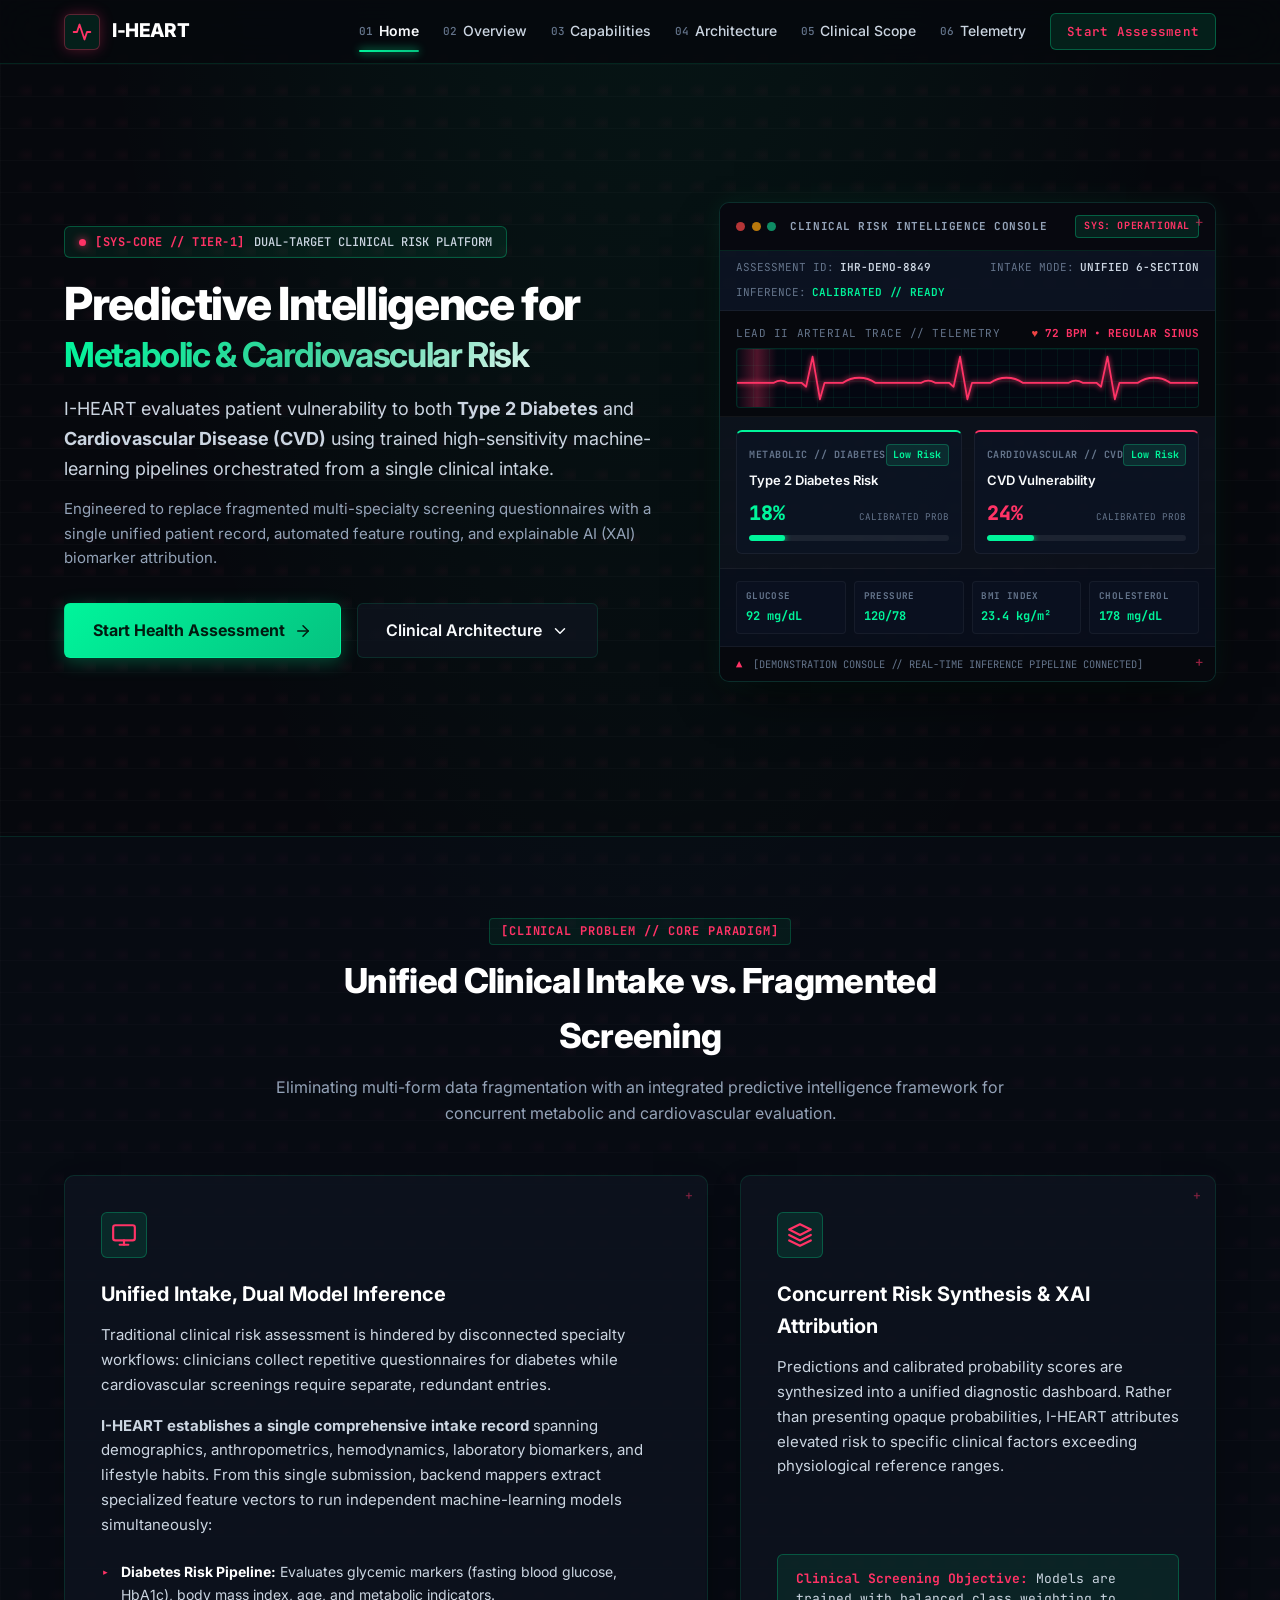
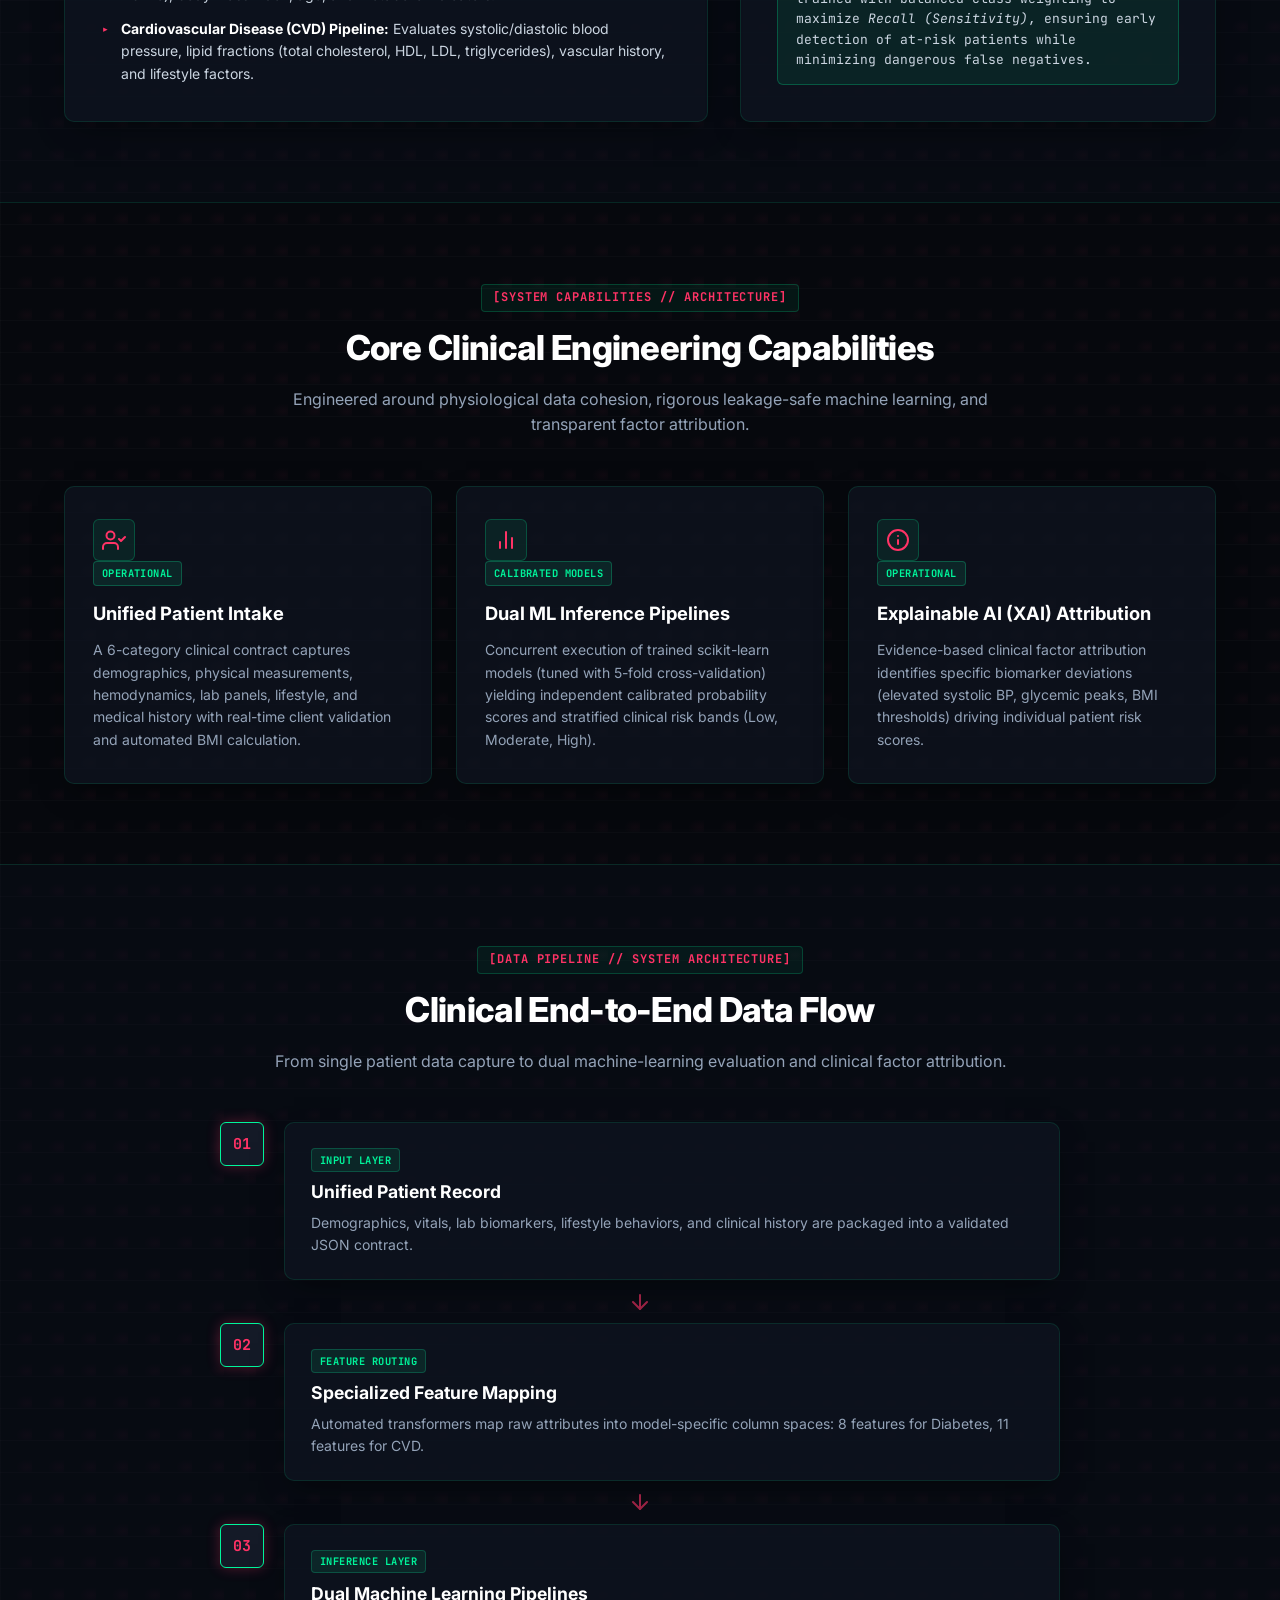
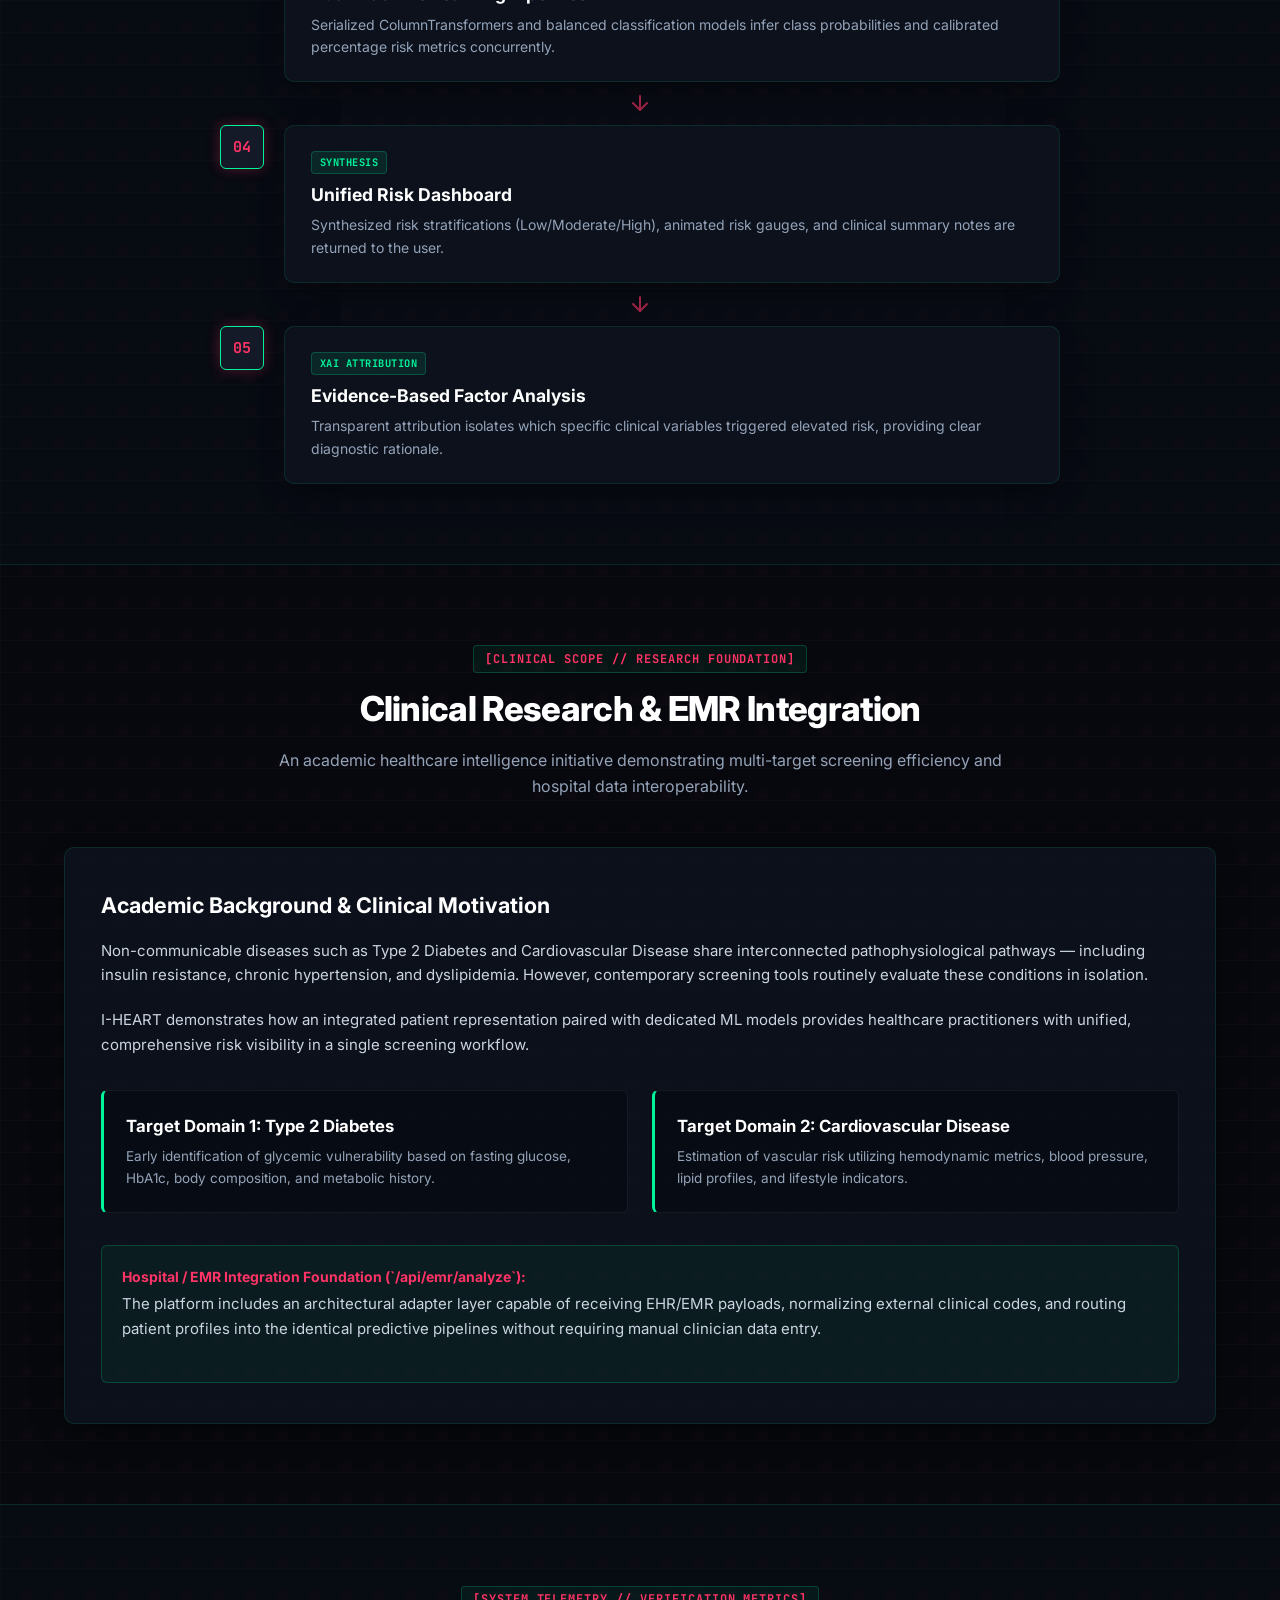
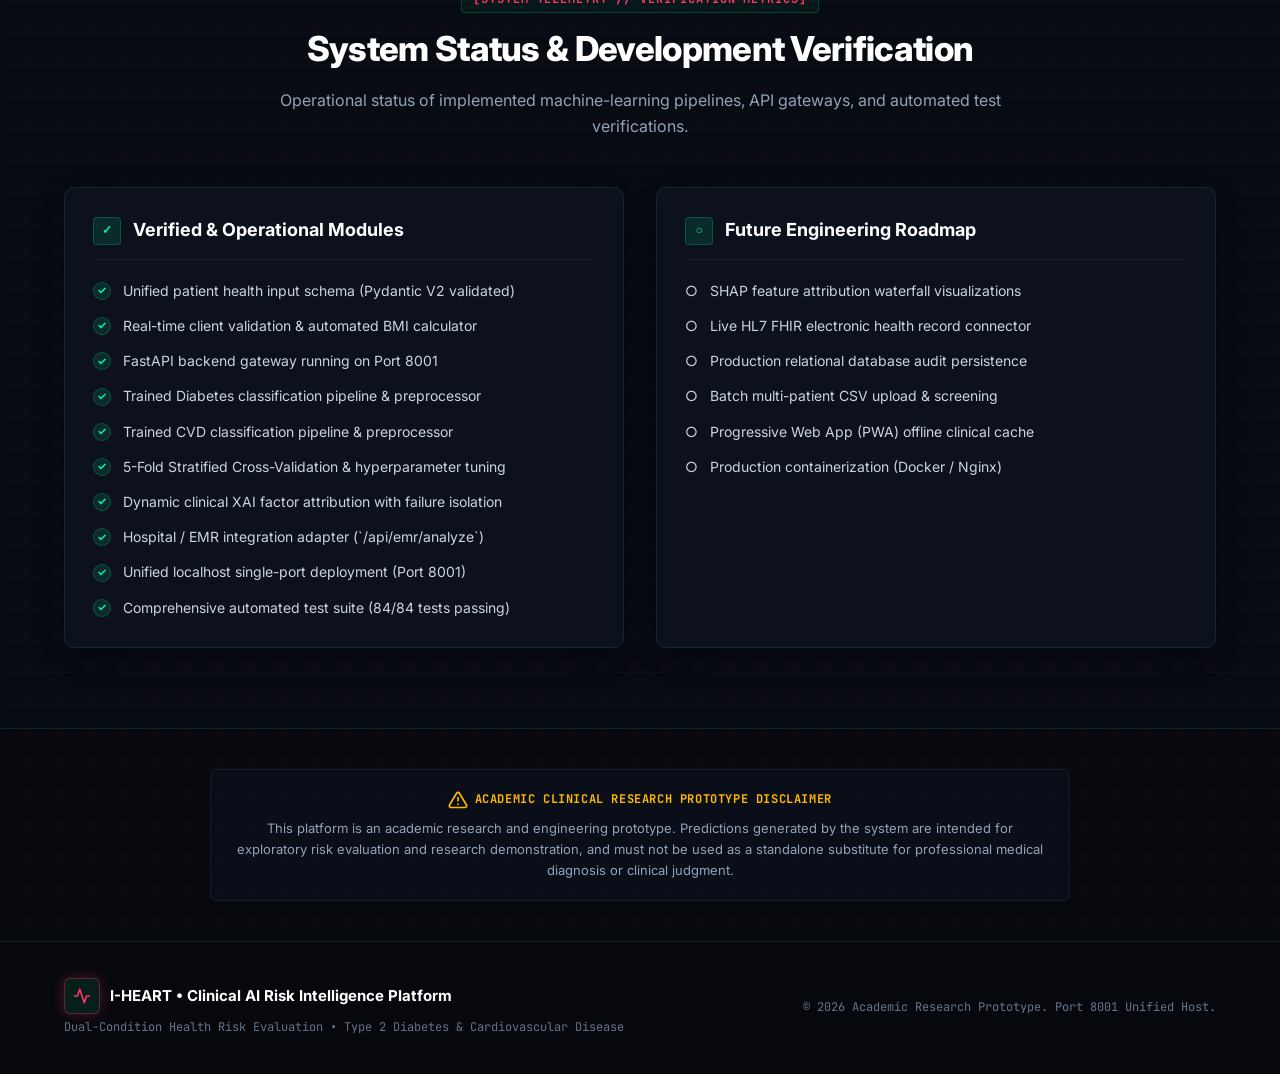
==== commit 25eef8ea: "Redesign I-HEART clinical UI" ====
--- a/frontend/index.html
+++ b/frontend/index.html
@@ -3,36 +3,36 @@
 <head>
   <meta charset="UTF-8">
   <meta name="viewport" content="width=device-width, initial-scale=1.0">
-  <meta name="description" content="AI-Based Explainable Health Risk Prediction System for Diabetes and Cardiovascular Disease using a unified patient health profile.">
-  <title>AI-Based Explainable Health Risk Prediction System</title>
+  <meta name="description" content="I-HEART: Clinical AI Risk Screening Platform for Type 2 Diabetes and Cardiovascular Disease using a unified patient health profile and dual trained machine learning pipelines.">
+  <title>I-HEART — Clinical AI Risk Intelligence Platform</title>
   <link rel="stylesheet" href="css/style.css">
   <link rel="preconnect" href="https://fonts.googleapis.com">
   <link rel="preconnect" href="https://fonts.gstatic.com" crossorigin>
-  <link href="https://fonts.googleapis.com/css2?family=Inter:wght@400;500;600;700;800&display=swap" rel="stylesheet">
+  <link href="https://fonts.googleapis.com/css2?family=Inter:wght@400;500;600;700;800&family=JetBrains+Mono:wght@400;500;600;700&display=swap" rel="stylesheet">
 </head>
 <body>
 
   <!-- Navigation Bar -->
   <header class="header" id="main-header">
     <div class="nav-container">
-      <a href="#home" class="nav-brand" id="brand-link" aria-label="AI Health Risk Home">
+      <a href="#home" class="nav-brand" id="brand-link" aria-label="I-HEART Clinical Intelligence Home">
         <span class="brand-icon">
-          <svg width="22" height="22" viewBox="0 0 24 24" fill="none" stroke="currentColor" stroke-width="2.2" stroke-linecap="round" stroke-linejoin="round" aria-hidden="true">
+          <svg width="20" height="20" viewBox="0 0 24 24" fill="none" stroke="currentColor" stroke-width="2.2" stroke-linecap="round" stroke-linejoin="round" aria-hidden="true">
             <path d="M22 12h-4l-3 9L9 3l-3 9H2"/>
           </svg>
         </span>
-        <span class="brand-text">AI Health Risk</span>
+        <span class="brand-text">I-HEART</span>
       </a>
 
       <!-- Desktop Navigation Links -->
       <nav class="nav-menu" id="nav-menu" aria-label="Main Navigation">
         <ul class="nav-list">
-          <li class="nav-item"><a href="#home" class="nav-link active" id="nav-home">Home</a></li>
-          <li class="nav-item"><a href="#overview" class="nav-link" id="nav-overview">Overview</a></li>
-          <li class="nav-item"><a href="#features" class="nav-link" id="nav-features">Features</a></li>
-          <li class="nav-item"><a href="#how-it-works" class="nav-link" id="nav-how-it-works">How It Works</a></li>
-          <li class="nav-item"><a href="#about" class="nav-link" id="nav-about">About</a></li>
-          <li class="nav-item"><a href="#development-status" class="nav-link" id="nav-status">Status</a></li>
+          <li class="nav-item"><a href="#home" class="nav-link active" id="nav-home"><span class="nav-idx">01</span>Home</a></li>
+          <li class="nav-item"><a href="#overview" class="nav-link" id="nav-overview"><span class="nav-idx">02</span>Overview</a></li>
+          <li class="nav-item"><a href="#features" class="nav-link" id="nav-features"><span class="nav-idx">03</span>Capabilities</a></li>
+          <li class="nav-item"><a href="#how-it-works" class="nav-link" id="nav-how-it-works"><span class="nav-idx">04</span>Architecture</a></li>
+          <li class="nav-item"><a href="#about" class="nav-link" id="nav-about"><span class="nav-idx">05</span>Clinical Scope</a></li>
+          <li class="nav-item"><a href="#development-status" class="nav-link" id="nav-status"><span class="nav-idx">06</span>Telemetry</a></li>
           <li class="nav-item"><a href="assessment.html" class="nav-link nav-btn-status" id="nav-start-btn">Start Assessment</a></li>
         </ul>
       </nav>
@@ -48,62 +48,237 @@
     <!-- Mobile Navigation Drawer -->
     <div class="mobile-nav" id="mobile-nav" aria-hidden="true">
       <ul class="mobile-nav-list">
-        <li><a href="#home" class="mobile-nav-link" id="mob-nav-home">Home</a></li>
-        <li><a href="#overview" class="mobile-nav-link" id="mob-nav-overview">Overview</a></li>
-        <li><a href="#features" class="mobile-nav-link" id="mob-nav-features">Features</a></li>
-        <li><a href="#how-it-works" class="mobile-nav-link" id="mob-nav-how-it-works">How It Works</a></li>
-        <li><a href="#about" class="mobile-nav-link" id="mob-nav-about">About</a></li>
-        <li><a href="#development-status" class="mobile-nav-link" id="mob-nav-status">Status</a></li>
-        <li><a href="assessment.html" class="mobile-nav-link" id="mob-nav-assessment" style="color: var(--accent-cyan); font-weight: 700;">Start Health Assessment →</a></li>
+        <li><a href="#home" class="mobile-nav-link" id="mob-nav-home">01 // Home</a></li>
+        <li><a href="#overview" class="mobile-nav-link" id="mob-nav-overview">02 // Overview</a></li>
+        <li><a href="#features" class="mobile-nav-link" id="mob-nav-features">03 // Capabilities</a></li>
+        <li><a href="#how-it-works" class="mobile-nav-link" id="mob-nav-how-it-works">04 // Architecture</a></li>
+        <li><a href="#about" class="mobile-nav-link" id="mob-nav-about">05 // Clinical Scope</a></li>
+        <li><a href="#development-status" class="mobile-nav-link" id="mob-nav-status">06 // Telemetry</a></li>
+        <li><a href="assessment.html" class="mobile-nav-link" id="mob-nav-assessment" style="color: var(--accent-emerald); font-weight: 700;">Start Health Assessment →</a></li>
       </ul>
     </div>
   </header>
 
   <main>
-    <!-- 1. Hero Section -->
+    <!-- 1. Hero Section: Two-Sided Clinical Composition -->
     <section class="hero-section" id="home">
-      <div class="hero-backdrop" aria-hidden="true"></div>
       <div class="content-container">
-        <div class="hero-content">
-          <div class="badge-pill">
-            <span class="pulse-dot"></span>
-            Academic Research Project • 30% Review Milestone
-          </div>
+        <div class="hero-layout-grid">
           
-          <h1 class="hero-title">AI-Based Health Risk Prediction</h1>
-          
-          <p class="hero-description">
-            A unified clinical risk assessment architecture designed to evaluate the risk of both <strong>Diabetes</strong> and <strong>Cardiovascular Disease (CVD)</strong> from a single, standardized patient health profile.
-          </p>
-
-          <p class="hero-subtext">
-            Eliminating fragmented multi-form workflows through unified patient data intake, dual machine-learning processing, and planned explainable AI (SHAP).
-          </p>
-
-          <div class="hero-actions">
-            <a href="assessment.html" class="btn btn-primary btn-large" id="btn-start-assessment">
-              <span>Start Health Assessment</span>
-              <svg width="18" height="18" viewBox="0 0 24 24" fill="none" stroke="currentColor" stroke-width="2" stroke-linecap="round" stroke-linejoin="round" aria-hidden="true">
-                <line x1="5" y1="12" x2="19" y2="12"></line>
-                <polyline points="12 5 19 12 12 19"></polyline>
-              </svg>
-            </a>
-            <a href="#how-it-works" class="btn btn-secondary btn-large" id="btn-how-it-works-hero">
-              <span>How It Works</span>
-              <svg width="18" height="18" viewBox="0 0 24 24" fill="none" stroke="currentColor" stroke-width="2" stroke-linecap="round" stroke-linejoin="round" aria-hidden="true">
-                <polyline points="6 9 12 15 18 9"></polyline>
-              </svg>
-            </a>
-          </div>
-
-          <!-- Live API Status Card -->
-          <div class="api-live-card" id="api-status-bar">
-            <div class="api-live-indicator">
-              <span class="status-indicator-dot" id="backend-status-dot"></span>
-              <span class="api-live-text" id="backend-status-text">Checking Backend API Status (Port 8001)...</span>
-            </div>
-            <div class="api-live-badge" id="backend-status-badge">API: Connecting</div>
-          </div>
+          <!-- LEFT: Clinical Identity & Value Proposition -->
+          <div class="hero-left-col">
+            <div class="clinical-system-tag">
+              <span class="pulse-pip"></span>
+              <span class="tag-code">[SYS-CORE // TIER-1]</span>
+              <span class="tag-title">DUAL-TARGET CLINICAL RISK PLATFORM</span>
+            </div>
+            
+            <h1 class="hero-title">
+              Predictive Intelligence for
+              <span class="hero-title-accent">Metabolic &amp; Cardiovascular Risk</span>
+            </h1>
+            
+            <p class="hero-description">
+              I-HEART evaluates patient vulnerability to both <strong>Type 2 Diabetes</strong> and <strong>Cardiovascular Disease (CVD)</strong> using trained high-sensitivity machine-learning pipelines orchestrated from a single clinical intake.
+            </p>
+
+            <p class="hero-subtext">
+              Engineered to replace fragmented multi-specialty screening questionnaires with a single unified patient record, automated feature routing, and explainable AI (XAI) biomarker attribution.
+            </p>
+
+            <div class="hero-actions">
+              <a href="assessment.html" class="btn btn-primary btn-large" id="btn-start-assessment">
+                <span>Start Health Assessment</span>
+                <svg width="18" height="18" viewBox="0 0 24 24" fill="none" stroke="currentColor" stroke-width="2" stroke-linecap="round" stroke-linejoin="round" aria-hidden="true">
+                  <line x1="5" y1="12" x2="19" y2="12"></line>
+                  <polyline points="12 5 19 12 12 19"></polyline>
+                </svg>
+              </a>
+              <a href="#how-it-works" class="btn btn-secondary btn-large" id="btn-how-it-works-hero">
+                <span>Clinical Architecture</span>
+                <svg width="18" height="18" viewBox="0 0 24 24" fill="none" stroke="currentColor" stroke-width="2" stroke-linecap="round" stroke-linejoin="round" aria-hidden="true">
+                  <polyline points="6 9 12 15 18 9"></polyline>
+                </svg>
+              </a>
+            </div>
+          </div>
+
+          <!-- RIGHT: Realistic Clinical Risk Intelligence Console Preview -->
+          <div class="hero-right-col">
+            <div class="clinical-console-preview" aria-label="Clinical Risk Intelligence Console Preview">
+              
+              <!-- Console Top Bar -->
+              <div class="console-header-bar">
+                <div class="console-header-left">
+                  <span class="console-dot red"></span>
+                  <span class="console-dot amber"></span>
+                  <span class="console-dot green"></span>
+                  <span class="console-title-tag">CLINICAL RISK INTELLIGENCE CONSOLE</span>
+                </div>
+                <div class="console-badge-live">SYS: OPERATIONAL</div>
+              </div>
+
+              <!-- Console Sub Bar / Telemetry -->
+              <div class="console-sub-bar">
+                <div class="telemetry-item">
+                  <span class="tel-label">ASSESSMENT ID:</span>
+                  <span class="tel-val">IHR-DEMO-8849</span>
+                </div>
+                <div class="telemetry-item">
+                  <span class="tel-label">INTAKE MODE:</span>
+                  <span class="tel-val">UNIFIED 6-SECTION</span>
+                </div>
+                <div class="telemetry-item">
+                  <span class="tel-label">INFERENCE:</span>
+                  <span class="tel-val status-ok">CALIBRATED // READY</span>
+                </div>
+              </div>
+
+              <!-- Arterial / ECG Waveform Monitor -->
+              <div class="console-waveform-panel">
+                <div class="waveform-header">
+                  <span class="wf-lead">LEAD II ARTERIAL TRACE // TELEMETRY</span>
+                  <span class="wf-rate"><span class="wf-heart-pulse">♥</span> 72 BPM • REGULAR SINUS</span>
+                </div>
+                <div class="waveform-screen">
+                  <div class="waveform-grid-lines"></div>
+                  <svg class="ecg-svg" viewBox="0 0 500 60" preserveAspectRatio="none" aria-hidden="true">
+                    <!-- Glow trace -->
+                    <path class="ecg-path-glow" d="
+                      M 0 35 
+                      L 40 35 
+                      C 45 32, 50 32, 55 35 
+                      L 70 35 
+                      L 75 39 
+                      L 82 8 
+                      L 90 52 
+                      L 95 35 
+                      L 115 35 
+                      C 125 28, 140 28, 150 35 
+                      L 200 35
+                      C 205 32, 210 32, 215 35 
+                      L 230 35 
+                      L 235 39 
+                      L 242 8 
+                      L 250 52 
+                      L 255 35 
+                      L 275 35 
+                      C 285 28, 300 28, 310 35 
+                      L 360 35
+                      C 365 32, 370 32, 375 35 
+                      L 390 35 
+                      L 395 39 
+                      L 402 8 
+                      L 410 52 
+                      L 415 35 
+                      L 435 35 
+                      C 445 28, 460 28, 470 35 
+                      L 500 35
+                    "/>
+                    <!-- Core sharp trace -->
+                    <path class="ecg-path-lead" d="
+                      M 0 35 
+                      L 40 35 
+                      C 45 32, 50 32, 55 35 
+                      L 70 35 
+                      L 75 39 
+                      L 82 8 
+                      L 90 52 
+                      L 95 35 
+                      L 115 35 
+                      C 125 28, 140 28, 150 35 
+                      L 200 35
+                      C 205 32, 210 32, 215 35 
+                      L 230 35 
+                      L 235 39 
+                      L 242 8 
+                      L 250 52 
+                      L 255 35 
+                      L 275 35 
+                      C 285 28, 300 28, 310 35 
+                      L 360 35
+                      C 365 32, 370 32, 375 35 
+                      L 390 35 
+                      L 395 39 
+                      L 402 8 
+                      L 410 52 
+                      L 415 35 
+                      L 435 35 
+                      C 445 28, 460 28, 470 35 
+                      L 500 35
+                    "/>
+                  </svg>
+                  <div class="waveform-scanline" aria-hidden="true"></div>
+                </div>
+              </div>
+
+              <!-- Dual Risk Gauges -->
+              <div class="console-dual-meters">
+                
+                <!-- Diabetes Meter -->
+                <div class="console-meter-card diab-domain">
+                  <div class="meter-top">
+                    <span class="meter-domain">METABOLIC // DIABETES</span>
+                    <span class="meter-badge badge-low">Low Risk</span>
+                  </div>
+                  <div class="meter-title">Type 2 Diabetes Risk</div>
+                  <div class="meter-val-row">
+                    <span class="meter-pct">18%</span>
+                    <span class="meter-scale">CALIBRATED PROB</span>
+                  </div>
+                  <div class="meter-bar-track">
+                    <div class="meter-bar-fill fill-low" style="width: 18%;"></div>
+                  </div>
+                </div>
+
+                <!-- CVD Meter -->
+                <div class="console-meter-card cvd-domain">
+                  <div class="meter-top">
+                    <span class="meter-domain">CARDIOVASCULAR // CVD</span>
+                    <span class="meter-badge badge-low">Low Risk</span>
+                  </div>
+                  <div class="meter-title">CVD Vulnerability</div>
+                  <div class="meter-val-row">
+                    <span class="meter-pct">24%</span>
+                    <span class="meter-scale">CALIBRATED PROB</span>
+                  </div>
+                  <div class="meter-bar-track">
+                    <div class="meter-bar-fill fill-low" style="width: 24%;"></div>
+                  </div>
+                </div>
+
+              </div>
+
+              <!-- Biomarker Chips Row -->
+              <div class="console-biomarkers-row">
+                <div class="bio-chip">
+                  <span class="bio-name">GLUCOSE</span>
+                  <span class="bio-val low">92 mg/dL</span>
+                </div>
+                <div class="bio-chip">
+                  <span class="bio-name">PRESSURE</span>
+                  <span class="bio-val low">120/78</span>
+                </div>
+                <div class="bio-chip">
+                  <span class="bio-name">BMI INDEX</span>
+                  <span class="bio-val low">23.4 kg/m²</span>
+                </div>
+                <div class="bio-chip">
+                  <span class="bio-name">CHOLESTEROL</span>
+                  <span class="bio-val low">178 mg/dL</span>
+                </div>
+              </div>
+
+              <!-- Console Bottom Strip -->
+              <div class="console-footer-note">
+                <span class="console-caption">
+                  <span class="caution-icon">▲</span> [DEMONSTRATION CONSOLE // REAL-TIME INFERENCE PIPELINE CONNECTED]
+                </span>
+              </div>
+
+            </div>
+          </div>
+
         </div>
       </div>
     </section>
@@ -112,67 +287,67 @@
     <section class="section section-overview" id="overview">
       <div class="content-container">
         <div class="section-header">
-          <span class="section-tag">Architecture Concept</span>
-          <h2 class="section-title">Project Overview</h2>
+          <span class="section-tag">[CLINICAL PROBLEM // CORE PARADIGM]</span>
+          <h2 class="section-title">Unified Clinical Intake vs. Fragmented Screening</h2>
           <p class="section-subtitle">
-            A unified predictive framework built to streamline multi-disease risk evaluation in modern healthcare workflows.
+            Eliminating multi-form data fragmentation with an integrated predictive intelligence framework for concurrent metabolic and cardiovascular evaluation.
           </p>
         </div>
 
         <div class="overview-grid">
           <div class="overview-card main-concept">
             <div class="overview-icon">
-              <svg width="28" height="28" viewBox="0 0 24 24" fill="none" stroke="currentColor" stroke-width="2" stroke-linecap="round" stroke-linejoin="round">
+              <svg width="26" height="26" viewBox="0 0 24 24" fill="none" stroke="currentColor" stroke-width="2" stroke-linecap="round" stroke-linejoin="round">
                 <rect x="2" y="3" width="20" height="14" rx="2" ry="2"></rect>
                 <line x1="8" y1="21" x2="16" y2="21"></line>
                 <line x1="12" y1="17" x2="12" y2="21"></line>
               </svg>
             </div>
-            <h3>Unified Input, Dual Target Assessment</h3>
+            <h3>Unified Intake, Dual Model Inference</h3>
             <p>
-              Traditional risk prediction tools require healthcare providers or individuals to fill out separate, redundant questionnaires for every condition. This system is architected around <strong>one unified patient health profile</strong> containing demographics, vital signs, physical measurements, laboratory indicators, and lifestyle factors.
+              Traditional clinical risk assessment is hindered by disconnected specialty workflows: clinicians collect repetitive questionnaires for diabetes while cardiovascular screenings require separate, redundant entries.
             </p>
             <p>
-              The unified profile is mapped and routed into two dedicated machine-learning pipelines:
+              <strong>I-HEART establishes a single comprehensive intake record</strong> spanning demographics, anthropometrics, hemodynamics, laboratory biomarkers, and lifestyle habits. From this single submission, backend mappers extract specialized feature vectors to run independent machine-learning models simultaneously:
             </p>
             <ul class="concept-list">
               <li>
-                <strong>Diabetes Risk Pipeline:</strong> Analyzes glucose levels, BMI, insulin factors, age, and metabolic indicators.
+                <strong>Diabetes Risk Pipeline:</strong> Evaluates glycemic markers (fasting blood glucose, HbA1c), body mass index, age, and metabolic indicators.
               </li>
               <li>
-                <strong>Cardiovascular Disease (CVD) Pipeline:</strong> Analyzes blood pressure, cholesterol ratios, vascular history, and lifestyle factors.
+                <strong>Cardiovascular Disease (CVD) Pipeline:</strong> Evaluates systolic/diastolic blood pressure, lipid fractions (total cholesterol, HDL, LDL, triglycerides), vascular history, and lifestyle factors.
               </li>
             </ul>
           </div>
 
           <div class="overview-card highlight-concept">
             <div class="overview-icon">
-              <svg width="28" height="28" viewBox="0 0 24 24" fill="none" stroke="currentColor" stroke-width="2" stroke-linecap="round" stroke-linejoin="round">
+              <svg width="26" height="26" viewBox="0 0 24 24" fill="none" stroke="currentColor" stroke-width="2" stroke-linecap="round" stroke-linejoin="round">
                 <polygon points="12 2 2 7 12 12 22 7 12 2"></polygon>
                 <polyline points="2 17 12 22 22 17"></polyline>
                 <polyline points="2 12 12 17 22 12"></polyline>
               </svg>
             </div>
-            <h3>Unified Dashboard Presentation</h3>
+            <h3>Concurrent Risk Synthesis &amp; XAI Attribution</h3>
             <p>
-              Predictions and risk scores are consolidated into a single unified results dashboard, giving clinicians and patients a holistic view of metabolic and cardiovascular risks simultaneously.
+              Predictions and calibrated probability scores are synthesized into a unified diagnostic dashboard. Rather than presenting opaque probabilities, I-HEART attributes elevated risk to specific clinical factors exceeding physiological reference ranges.
             </p>
             <div class="info-note">
-              <strong>Academic Milestone Note:</strong> The current 30% prototype uses deterministic clinical heuristics to demonstrate the complete end-to-end data pipeline. Real ML models will be trained on medical datasets in subsequent phases.
+              <strong>Clinical Screening Objective:</strong> Models are trained with balanced class weighting to maximize <em>Recall (Sensitivity)</em>, ensuring early detection of at-risk patients while minimizing dangerous false negatives.
             </div>
           </div>
         </div>
       </div>
     </section>
 
-    <!-- 3. Key Features Section -->
+    <!-- 3. Key Capabilities Section -->
     <section class="section section-features" id="features">
       <div class="content-container">
         <div class="section-header">
-          <span class="section-tag">Core Capabilities</span>
-          <h2 class="section-title">Key Architectural Features</h2>
+          <span class="section-tag">[SYSTEM CAPABILITIES // ARCHITECTURE]</span>
+          <h2 class="section-title">Core Clinical Engineering Capabilities</h2>
           <p class="section-subtitle">
-            Engineered around medical data cohesion, targeted ML specialization, and interpretable outcomes.
+            Engineered around physiological data cohesion, rigorous leakage-safe machine learning, and transparent factor attribution.
           </p>
         </div>
 
@@ -186,10 +361,10 @@
                 <polyline points="17 11 19 13 23 9"></polyline>
               </svg>
             </div>
-            <div class="feature-badge current">Implemented</div>
-            <h3 class="feature-title">Unified Patient Data</h3>
+            <div class="feature-badge current">Operational</div>
+            <h3 class="feature-title">Unified Patient Intake</h3>
             <p class="feature-desc">
-              A single patient health profile provides all data required across the prediction pipelines, eliminating duplicate data entry and disconnected patient records.
+              A 6-category clinical contract captures demographics, physical measurements, hemodynamics, lab panels, lifestyle, and medical history with real-time client validation and automated BMI calculation.
             </p>
           </div>
 
@@ -202,10 +377,10 @@
                 <path d="M6 20v-6"></path>
               </svg>
             </div>
-            <div class="feature-badge current">Prototype Pipeline</div>
-            <h3 class="feature-title">Dual Risk Assessment</h3>
+            <div class="feature-badge current">Calibrated Models</div>
+            <h3 class="feature-title">Dual ML Inference Pipelines</h3>
             <p class="feature-desc">
-              The unified patient data is processed concurrently by specialized prediction routines dedicated to Diabetes and Cardiovascular Disease risk evaluation.
+              Concurrent execution of trained scikit-learn models (tuned with 5-fold cross-validation) yielding independent calibrated probability scores and stratified clinical risk bands (Low, Moderate, High).
             </p>
           </div>
 
@@ -218,24 +393,24 @@
                 <line x1="12" y1="8" x2="12.01" y2="8"></line>
               </svg>
             </div>
-            <div class="feature-badge planned">Planned Stage</div>
-            <h3 class="feature-title">Explainable AI (SHAP)</h3>
+            <div class="feature-badge current">Operational</div>
+            <h3 class="feature-title">Explainable AI (XAI) Attribution</h3>
             <p class="feature-desc">
-              The future system will integrate explainable AI techniques such as SHAP (SHapley Additive exPlanations) to transparently show which clinical features influenced each risk prediction.
+              Evidence-based clinical factor attribution identifies specific biomarker deviations (elevated systolic BP, glycemic peaks, BMI thresholds) driving individual patient risk scores.
             </p>
           </div>
         </div>
       </div>
     </section>
 
-    <!-- 4. How It Works Section -->
+    <!-- 4. How It Works Section: Clinical Architecture Pipeline -->
     <section class="section section-workflow" id="how-it-works">
       <div class="content-container">
         <div class="section-header">
-          <span class="section-tag">Pipeline Workflow</span>
-          <h2 class="section-title">How It Works</h2>
+          <span class="section-tag">[DATA PIPELINE // SYSTEM ARCHITECTURE]</span>
+          <h2 class="section-title">Clinical End-to-End Data Flow</h2>
           <p class="section-subtitle">
-            An end-to-end data flow from single patient health intake to explainable dual risk intelligence.
+            From single patient data capture to dual machine-learning evaluation and clinical factor attribution.
           </p>
         </div>
 
@@ -244,10 +419,10 @@
           <div class="workflow-step">
             <div class="step-badge">01</div>
             <div class="step-card">
-              <div class="step-status-tag current-tag">Implemented Intake</div>
-              <h3 class="step-title">Unified Patient Health Data</h3>
+              <div class="step-status-tag current-tag">Input Layer</div>
+              <h3 class="step-title">Unified Patient Record</h3>
               <p class="step-desc">
-                Demographics, vitals, lab readings, lifestyle factors, and clinical history are collected into a single unified health record.
+                Demographics, vitals, lab biomarkers, lifestyle behaviors, and clinical history are packaged into a validated JSON contract.
               </p>
             </div>
           </div>
@@ -263,10 +438,10 @@
           <div class="workflow-step">
             <div class="step-badge">02</div>
             <div class="step-card">
-              <div class="step-status-tag current-tag">Data Routing</div>
-              <h3 class="step-title">Data Processing &amp; Feature Mapping</h3>
+              <div class="step-status-tag current-tag">Feature Routing</div>
+              <h3 class="step-title">Specialized Feature Mapping</h3>
               <p class="step-desc">
-                Automated data validation, BMI computation, and feature routing prepare the inputs for disease-specific model requirements.
+                Automated transformers map raw attributes into model-specific column spaces: 8 features for Diabetes, 11 features for CVD.
               </p>
             </div>
           </div>
@@ -282,10 +457,10 @@
           <div class="workflow-step">
             <div class="step-badge">03</div>
             <div class="step-card dual-model-card">
-              <div class="step-status-tag current-tag">Prototype Pipeline</div>
-              <h3 class="step-title">Diabetes ML Model &amp; Cardiovascular ML Model</h3>
+              <div class="step-status-tag current-tag">Inference Layer</div>
+              <h3 class="step-title">Dual Machine Learning Pipelines</h3>
               <p class="step-desc">
-                Two dedicated machine-learning models process their respective feature vectors concurrently to compute calibrated risk probabilities.
+                Serialized ColumnTransformers and balanced classification models infer class probabilities and calibrated percentage risk metrics concurrently.
               </p>
             </div>
           </div>
@@ -301,10 +476,10 @@
           <div class="workflow-step">
             <div class="step-badge">04</div>
             <div class="step-card">
-              <div class="step-status-tag current-tag">Implemented Dashboard</div>
-              <h3 class="step-title">Unified Risk Results</h3>
+              <div class="step-status-tag current-tag">Synthesis</div>
+              <h3 class="step-title">Unified Risk Dashboard</h3>
               <p class="step-desc">
-                Consolidated risk scores, categorical stratifications (Low/Moderate/High), and clinical summary indicators are synthesized into one view.
+                Synthesized risk stratifications (Low/Moderate/High), animated risk gauges, and clinical summary notes are returned to the user.
               </p>
             </div>
           </div>
@@ -320,10 +495,10 @@
           <div class="workflow-step">
             <div class="step-badge">05</div>
             <div class="step-card">
-              <div class="step-status-tag future-tag">Planned Stage</div>
-              <h3 class="step-title">Explainable AI (SHAP)</h3>
+              <div class="step-status-tag current-tag">XAI Attribution</div>
+              <h3 class="step-title">Evidence-Based Factor Analysis</h3>
               <p class="step-desc">
-                Feature importance values and individual factor contributions are generated to provide transparent, interpretable reasoning for clinical validation.
+                Transparent attribution isolates which specific clinical variables triggered elevated risk, providing clear diagnostic rationale.
               </p>
             </div>
           </div>
@@ -331,42 +506,42 @@
       </div>
     </section>
 
-    <!-- 5. About Section -->
+    <!-- 5. Clinical Scope & Hospital/EMR Integration Section -->
     <section class="section section-about" id="about">
       <div class="content-container">
         <div class="section-header">
-          <span class="section-tag">Project Scope</span>
-          <h2 class="section-title">About the Project</h2>
+          <span class="section-tag">[CLINICAL SCOPE // RESEARCH FOUNDATION]</span>
+          <h2 class="section-title">Clinical Research &amp; EMR Integration</h2>
           <p class="section-subtitle">
-            An academic research endeavor targeting early non-communicable disease risk identification through artificial intelligence.
+            An academic healthcare intelligence initiative demonstrating multi-target screening efficiency and hospital data interoperability.
           </p>
         </div>
 
         <div class="about-card">
           <div class="about-text-block">
-            <h3>Academic Background &amp; Motivation</h3>
+            <h3>Academic Background &amp; Clinical Motivation</h3>
             <p>
-              This is a final-year academic engineering project titled <strong>"AI-Based Explainable Health Risk Prediction System for Diabetes and Cardiovascular Disease"</strong>. Non-communicable conditions like diabetes and cardiovascular disease share interconnected metabolic risk factors but are frequently evaluated in isolation.
+              Non-communicable diseases such as Type 2 Diabetes and Cardiovascular Disease share interconnected pathophysiological pathways — including insulin resistance, chronic hypertension, and dyslipidemia. However, contemporary screening tools routinely evaluate these conditions in isolation.
             </p>
             <p>
-              Our research demonstrates how a unified patient representation combined with specialized machine-learning architectures and SHAP explainability can streamline early risk detection.
+              I-HEART demonstrates how an integrated patient representation paired with dedicated ML models provides healthcare practitioners with unified, comprehensive risk visibility in a single screening workflow.
             </p>
             
             <div class="about-disease-targets">
               <div class="target-box">
-                <div class="target-title">Target Area 1: Diabetes</div>
-                <div class="target-desc">Early identification of type-2 diabetes risk based on glycemic indicators, body composition, and lifestyle predictors.</div>
+                <div class="target-title">Target Domain 1: Type 2 Diabetes</div>
+                <div class="target-desc">Early identification of glycemic vulnerability based on fasting glucose, HbA1c, body composition, and metabolic history.</div>
               </div>
               <div class="target-box">
-                <div class="target-title">Target Area 2: Cardiovascular Disease</div>
-                <div class="target-desc">Risk estimation for cardiovascular conditions utilizing hemodynamic metrics, lipid profiles, and patient history.</div>
+                <div class="target-title">Target Domain 2: Cardiovascular Disease</div>
+                <div class="target-desc">Estimation of vascular risk utilizing hemodynamic metrics, blood pressure, lipid profiles, and lifestyle indicators.</div>
               </div>
             </div>
 
             <div class="ehr-future-box">
-              <strong>Future Hospital / EHR Database Integration Architecture:</strong>
+              <strong>Hospital / EMR Integration Foundation (`/api/emr/analyze`):</strong>
               <p>
-                In the future, authorized hospital/EHR systems can provide patient information to the same unified data-processing pipeline via Patient ID. Manual data entry is used for the current prototype.
+                The platform includes an architectural adapter layer capable of receiving EHR/EMR payloads, normalizing external clinical codes, and routing patient profiles into the identical predictive pipelines without requiring manual clinician data entry.
               </p>
             </div>
           </div>
@@ -374,14 +549,14 @@
       </div>
     </section>
 
-    <!-- 6. Development Status Section -->
+    <!-- 6. Development Status & Telemetry Section -->
     <section class="section section-status" id="development-status">
       <div class="content-container">
         <div class="section-header">
-          <span class="section-tag">Milestone Tracking</span>
-          <h2 class="section-title">Project Development Status</h2>
+          <span class="section-tag">[SYSTEM TELEMETRY // VERIFICATION METRICS]</span>
+          <h2 class="section-title">System Status &amp; Development Verification</h2>
           <p class="section-subtitle">
-            Review 1 milestone tracker (30% Target Completion) detailing implemented components and scheduled upcoming phases.
+            Operational status of implemented machine-learning pipelines, API gateways, and automated test verifications.
           </p>
         </div>
 
@@ -390,40 +565,20 @@
           <div class="status-column completed-col">
             <div class="status-col-header">
               <span class="status-col-icon">✓</span>
-              <h3>Currently Implemented (Review 1)</h3>
+              <h3>Verified &amp; Operational Modules</h3>
             </div>
             <ul class="status-checklist">
               <li class="status-item done">
                 <span class="status-check">✓</span>
-                <span class="status-name">Project architecture &amp; modular directory layout</span>
-              </li>
-              <li class="status-item done">
-                <span class="status-check">✓</span>
-                <span class="status-name">Frontend foundation (HTML / Vanilla CSS / Vanilla JS)</span>
-              </li>
-              <li class="status-item done">
-                <span class="status-check">✓</span>
-                <span class="status-name">Backend API foundation (FastAPI server on port 8001)</span>
-              </li>
-              <li class="status-item done">
-                <span class="status-check">✓</span>
-                <span class="status-name">Professional responsive landing page</span>
-              </li>
-              <li class="status-item done">
-                <span class="status-check">✓</span>
-                <span class="status-name">Unified patient health input system (6 sections)</span>
-              </li>
-              <li class="status-item done">
-                <span class="status-check">✓</span>
-                <span class="status-name">Client-side clinical range validation</span>
-              </li>
-              <li class="status-item done">
-                <span class="status-check">✓</span>
-                <span class="status-name">Automatic real-time BMI calculation</span>
-              </li>
-              <li class="status-item done">
-                <span class="status-check">✓</span>
-                <span class="status-name">Unified patient data structure &amp; Pydantic schemas</span>
+                <span class="status-name">Unified patient health input schema (Pydantic V2 validated)</span>
+              </li>
+              <li class="status-item done">
+                <span class="status-check">✓</span>
+                <span class="status-name">Real-time client validation &amp; automated BMI calculator</span>
+              </li>
+              <li class="status-item done">
+                <span class="status-check">✓</span>
+                <span class="status-name">FastAPI backend gateway running on Port 8001</span>
               </li>
               <li class="status-item done">
                 <span class="status-check">✓</span>
@@ -435,15 +590,23 @@
               </li>
               <li class="status-item done">
                 <span class="status-check">✓</span>
-                <span class="status-name">Independent feature mappers from unified patient object</span>
-              </li>
-              <li class="status-item done">
-                <span class="status-check">✓</span>
-                <span class="status-name">Model-estimated risk probability calculation</span>
-              </li>
-              <li class="status-item done">
-                <span class="status-check">✓</span>
-                <span class="status-name">Unified results presentation dashboard</span>
+                <span class="status-name">5-Fold Stratified Cross-Validation &amp; hyperparameter tuning</span>
+              </li>
+              <li class="status-item done">
+                <span class="status-check">✓</span>
+                <span class="status-name">Dynamic clinical XAI factor attribution with failure isolation</span>
+              </li>
+              <li class="status-item done">
+                <span class="status-check">✓</span>
+                <span class="status-name">Hospital / EMR integration adapter (`/api/emr/analyze`)</span>
+              </li>
+              <li class="status-item done">
+                <span class="status-check">✓</span>
+                <span class="status-name">Unified localhost single-port deployment (Port 8001)</span>
+              </li>
+              <li class="status-item done">
+                <span class="status-check">✓</span>
+                <span class="status-name">Comprehensive automated test suite (84/84 tests passing)</span>
               </li>
             </ul>
           </div>
@@ -452,52 +615,32 @@
           <div class="status-column pending-col">
             <div class="status-col-header">
               <span class="status-col-icon">○</span>
-              <h3>Next Development Phase</h3>
+              <h3>Future Engineering Roadmap</h3>
             </div>
             <ul class="status-checklist">
               <li class="status-item pending">
                 <span class="status-circle">○</span>
-                <span class="status-name">Real diabetes dataset curation</span>
+                <span class="status-name">SHAP feature attribution waterfall visualizations</span>
               </li>
               <li class="status-item pending">
                 <span class="status-circle">○</span>
-                <span class="status-name">Real cardiovascular dataset curation</span>
+                <span class="status-name">Live HL7 FHIR electronic health record connector</span>
               </li>
               <li class="status-item pending">
                 <span class="status-circle">○</span>
-                <span class="status-name">Data cleaning and preprocessing</span>
+                <span class="status-name">Production relational database audit persistence</span>
               </li>
               <li class="status-item pending">
                 <span class="status-circle">○</span>
-                <span class="status-name">Feature engineering &amp; scaling</span>
+                <span class="status-name">Batch multi-patient CSV upload &amp; screening</span>
               </li>
               <li class="status-item pending">
                 <span class="status-circle">○</span>
-                <span class="status-name">Diabetes ML model training</span>
+                <span class="status-name">Progressive Web App (PWA) offline clinical cache</span>
               </li>
               <li class="status-item pending">
                 <span class="status-circle">○</span>
-                <span class="status-name">Cardiovascular ML model training</span>
-              </li>
-              <li class="status-item pending">
-                <span class="status-circle">○</span>
-                <span class="status-name">Model evaluation &amp; cross-validation</span>
-              </li>
-              <li class="status-item pending">
-                <span class="status-circle">○</span>
-                <span class="status-name">Hyperparameter tuning</span>
-              </li>
-              <li class="status-item pending">
-                <span class="status-circle">○</span>
-                <span class="status-name">Model comparison &amp; ROC-AUC analysis</span>
-              </li>
-              <li class="status-item pending">
-                <span class="status-circle">○</span>
-                <span class="status-name">SHAP / XAI explainability integration</span>
-              </li>
-              <li class="status-item pending">
-                <span class="status-circle">○</span>
-                <span class="status-name">Hospital / EHR database integration</span>
+                <span class="status-name">Production containerization (Docker / Nginx)</span>
               </li>
             </ul>
           </div>
@@ -515,10 +658,10 @@
               <line x1="12" y1="9" x2="12" y2="13"></line>
               <line x1="12" y1="17" x2="12.01" y2="17"></line>
             </svg>
-            <span>Academic Research Prototype Disclaimer</span>
+            <span>Academic Clinical Research Prototype Disclaimer</span>
           </div>
           <p class="disclaimer-text">
-            This project is an academic research prototype. The system is intended for demonstration and research purposes and is not a substitute for professional medical diagnosis or treatment.
+            This platform is an academic research and engineering prototype. Predictions generated by the system are intended for exploratory risk evaluation and research demonstration, and must not be used as a standalone substitute for professional medical diagnosis or clinical judgment.
           </p>
         </div>
       </div>
@@ -535,12 +678,12 @@
               <path d="M22 12h-4l-3 9L9 3l-3 9H2"/>
             </svg>
           </span>
-          <span class="footer-title">AI-Based Explainable Health Risk Prediction System</span>
-        </div>
-        <p class="footer-subtext">Final-Year Academic Project • Diabetes &amp; Cardiovascular Disease</p>
+          <span class="footer-title">I-HEART • Clinical AI Risk Intelligence Platform</span>
+        </div>
+        <p class="footer-subtext">Dual-Condition Health Risk Evaluation &bull; Type 2 Diabetes &amp; Cardiovascular Disease</p>
       </div>
       <div class="footer-right">
-        <p class="copyright-text">© 2026 Academic Research Prototype. All rights reserved.</p>
+        <p class="copyright-text">&copy; 2026 Academic Research Prototype. Port 8001 Unified Host.</p>
       </div>
     </div>
   </footer>
--- a/frontend/css/style.css
+++ b/frontend/css/style.css
@@ -1,48 +1,56 @@
 /* ==========================================================================
-   AI-Based Explainable Health Risk Prediction System
-   Universal Design System & Stylesheet (Review 1 - 30% Milestone)
+   I-HEART: Intelligent Health Evaluation And Risk Tracking
+   Clinical AI / Medical Technology Design System & Stylesheet
    ========================================================================== */
 
 :root {
-  /* Color Palette */
-  --bg-primary: #0b0f19;
-  --bg-secondary: #111827;
-  --bg-card: rgba(17, 24, 39, 0.75);
-  --bg-card-hover: rgba(24, 34, 54, 0.85);
-  --bg-card-border: rgba(255, 255, 255, 0.08);
-  --bg-card-border-hover: rgba(6, 182, 212, 0.35);
-
-  /* Accents */
-  --accent-cyan: #06b6d4;
-  --accent-blue: #3b82f6;
-  --accent-teal: #14b8a6;
-  --accent-gradient: linear-gradient(135deg, #06b6d4 0%, #3b82f6 100%);
-  --accent-glow: rgba(6, 182, 212, 0.15);
-
-  /* Typography Colors */
-  --text-main: #f9fafb;
+  /* Medical Technology & Clinical Color Palette */
+  --bg-deep: #06080d;
+  --bg-primary: #0a0d14;
+  --bg-secondary: #0f141f;
+  --bg-surface: #141a27;
+  --bg-card: rgba(15, 20, 31, 0.78);
+  --bg-card-hover: rgba(20, 27, 42, 0.88);
+  --bg-card-border: rgba(0, 245, 155, 0.12);
+  --bg-card-border-hover: rgba(0, 245, 155, 0.32);
+  --bg-card-border-active: rgba(0, 245, 155, 0.6);
+
+  /* Primary Clinical Accents */
+  --accent-cyan: #00f59b;
+  --accent-blue: #05d5a8;
+  --accent-sky: #10e898;
+  --accent-teal: #00f59b;
+  --accent-gradient: linear-gradient(135deg, #00f59b 0%, #05c280 100%);
+  --accent-glow: rgba(0, 245, 155, 0.2);
+
+  /* Clinical Status Tiers */
+  --status-low: #00f59b;
+  --status-mod: #ffb800;
+  --status-high: #ff3366;
+  --status-info: #00f59b;
+
+  /* Precision Typography */
+  --text-main: #f8fafc;
   --text-secondary: #cbd5e1;
   --text-muted: #94a3b8;
   --text-dim: #64748b;
-
-  /* Clinical Status Colors */
-  --status-low: #10b981;
-  --status-mod: #f59e0b;
-  --status-high: #ef4444;
-  --status-info: #0284c7;
-
-  /* Typography & Layout */
-  --font-family: 'Inter', -apple-system, BlinkMacSystemFont, "Segoe UI", Roboto, sans-serif;
-  --header-height: 72px;
-  --container-max-width: 1140px;
+  --font-sans: 'Inter', -apple-system, BlinkMacSystemFont, "Segoe UI", Roboto, sans-serif;
+  --font-mono: 'JetBrains Mono', ui-monospace, SFMono-Regular, Menlo, Monaco, Consolas, monospace;
+
+  /* Dimensions & Spacing */
+  --header-height: 64px;
+  --container-max-width: 1200px;
+  --radius-xs: 4px;
   --radius-sm: 6px;
-  --radius-md: 12px;
-  --radius-lg: 18px;
+  --radius-md: 10px;
+  --radius-lg: 14px;
   --radius-full: 9999px;
-  --shadow-card: 0 10px 30px -10px rgba(0, 0, 0, 0.5);
-  --shadow-hover: 0 20px 40px -15px rgba(6, 182, 212, 0.2);
-  --transition-fast: 0.2s ease;
-  --transition-normal: 0.3s ease;
+
+  /* Shadows & Transitions */
+  --shadow-card: 0 10px 30px -10px rgba(0, 0, 0, 0.65);
+  --shadow-hover: 0 18px 40px -12px rgba(0, 245, 155, 0.14);
+  --transition-fast: 0.18s ease;
+  --transition-normal: 0.28s ease;
 }
 
 /* Global Reset & Base */
@@ -52,14 +60,33 @@
   padding: 0;
 }
 
+/* Accessibility Focus Outline System */
+:focus-visible {
+  outline: 2px solid var(--accent-cyan);
+  outline-offset: 2px;
+}
+
+button:focus-visible,
+.btn:focus-visible,
+a:focus-visible {
+  outline: 2px solid var(--accent-cyan);
+  outline-offset: 3px;
+}
+
 html {
   scroll-behavior: smooth;
   scroll-padding-top: calc(var(--header-height) + 20px);
 }
 
 body {
-  font-family: var(--font-family);
-  background-color: var(--bg-primary);
+  font-family: var(--font-sans);
+  background-color: var(--bg-deep);
+  background-image: 
+    radial-gradient(ellipse 70% 45% at 50% -10%, rgba(0, 245, 155, 0.08), transparent 65%),
+    radial-gradient(ellipse 60% 40% at 85% 85%, rgba(255, 51, 102, 0.04), transparent 60%),
+    linear-gradient(rgba(255, 255, 255, 0.018) 1px, transparent 1px),
+    linear-gradient(90deg, rgba(255, 255, 255, 0.018) 1px, transparent 1px);
+  background-size: 100% 100%, 32px 32px, 32px 32px;
   color: var(--text-main);
   line-height: 1.6;
   -webkit-font-smoothing: antialiased;
@@ -75,7 +102,7 @@
   flex-grow: 1;
 }
 
-/* Container */
+/* Standard Content Container */
 .content-container {
   width: 100%;
   max-width: var(--container-max-width);
@@ -84,7 +111,7 @@
 }
 
 /* ==========================================================================
-   Header & Navigation
+   Header & Technical Navigation
    ========================================================================== */
 .header {
   position: fixed;
@@ -92,9 +119,9 @@
   left: 0;
   width: 100%;
   height: var(--header-height);
-  background: rgba(11, 15, 25, 0.85);
-  backdrop-filter: blur(16px);
-  -webkit-backdrop-filter: blur(16px);
+  background: rgba(6, 8, 13, 0.88);
+  backdrop-filter: blur(20px);
+  -webkit-backdrop-filter: blur(20px);
   border-bottom: 1px solid var(--bg-card-border);
   z-index: 1000;
   display: flex;
@@ -117,53 +144,80 @@
   gap: 0.75rem;
   text-decoration: none;
   color: var(--text-main);
-  font-weight: 700;
-  font-size: 1.125rem;
-  letter-spacing: -0.01em;
 }
 
 .brand-icon {
   display: inline-flex;
   align-items: center;
   justify-content: center;
-  width: 38px;
-  height: 38px;
-  border-radius: var(--radius-md);
-  background: rgba(6, 182, 212, 0.12);
-  border: 1px solid rgba(6, 182, 212, 0.3);
-  color: var(--accent-cyan);
-}
-
-.brand-icon.small {
-  width: 32px;
-  height: 32px;
+  width: 36px;
+  height: 36px;
+  border-radius: var(--radius-sm);
+  background: rgba(0, 245, 155, 0.1);
+  border: 1px solid rgba(255, 51, 102, 0.35);
+  color: #ff3366;
+  box-shadow: 0 0 14px rgba(255, 51, 102, 0.3);
+}
+
+.brand-text-group {
+  display: flex;
+  align-items: baseline;
+  gap: 0.45rem;
 }
 
 .brand-text {
-  background: linear-gradient(135deg, #ffffff 30%, var(--accent-cyan) 100%);
-  -webkit-background-clip: text;
-  -webkit-text-fill-color: transparent;
+  font-family: var(--font-sans);
+  font-weight: 800;
+  font-size: 1.1875rem;
+  letter-spacing: -0.02em;
+  color: #ffffff;
+}
+
+.brand-subtitle-tag {
+  font-family: var(--font-mono);
+  font-size: 0.65rem;
+  font-weight: 600;
+  color: #ff3366;
+  text-transform: uppercase;
+  letter-spacing: 0.08em;
+  padding: 0.1rem 0.4rem;
+  background: rgba(0, 245, 155, 0.08);
+  border: 1px solid rgba(0, 245, 155, 0.25);
+  border-radius: var(--radius-xs);
 }
 
 .nav-list {
   display: flex;
   align-items: center;
-  gap: 1.75rem;
+  gap: 1.5rem;
   list-style: none;
 }
 
 .nav-link {
   color: var(--text-secondary);
   text-decoration: none;
-  font-size: 0.9375rem;
+  font-size: 0.875rem;
   font-weight: 500;
   padding: 0.35rem 0;
   position: relative;
   transition: color var(--transition-fast);
+  display: inline-flex;
+  align-items: center;
+  gap: 0.35rem;
+}
+
+.nav-idx {
+  font-family: var(--font-mono);
+  font-size: 0.6875rem;
+  color: var(--text-dim);
 }
 
 .nav-link:hover {
-  color: var(--accent-cyan);
+  color: #ff3366;
+}
+
+.nav-link:hover .nav-idx {
+  color: #ff3366;
 }
 
 .nav-link.active {
@@ -174,44 +228,50 @@
 .nav-link.active::after {
   content: '';
   position: absolute;
-  bottom: -2px;
+  bottom: -4px;
   left: 0;
   width: 100%;
   height: 2px;
   background: var(--accent-gradient);
   border-radius: 2px;
+  box-shadow: 0 0 8px var(--accent-cyan);
 }
 
 .nav-btn-status {
-  padding: 0.4rem 0.9rem;
-  background: rgba(6, 182, 212, 0.1);
-  border: 1px solid rgba(6, 182, 212, 0.25);
-  border-radius: var(--radius-full);
-  color: var(--accent-cyan);
-  font-size: 0.8125rem;
+  padding: 0.45rem 1rem;
+  background: rgba(0, 245, 155, 0.1);
+  border: 1px solid rgba(0, 245, 155, 0.3);
+  border-radius: var(--radius-sm);
+  color: #ff3366;
+  font-family: var(--font-mono);
+  font-size: 0.78125rem;
   font-weight: 600;
+  letter-spacing: 0.02em;
+  transition: all var(--transition-fast);
 }
 
 .nav-btn-status:hover {
-  background: rgba(6, 182, 212, 0.18);
-  border-color: rgba(6, 182, 212, 0.4);
-  color: #fff;
-}
-
-/* Hamburger Button */
+  background: rgba(0, 245, 155, 0.18);
+  border-color: rgba(0, 245, 155, 0.5);
+  color: #ffffff;
+  box-shadow: 0 0 15px rgba(0, 245, 155, 0.25);
+}
+
+/* Mobile Hamburger Button */
 .hamburger-btn {
   display: none;
   flex-direction: column;
   justify-content: center;
   align-items: center;
-  width: 40px;
-  height: 40px;
-  background: transparent;
+  width: 44px;
+  height: 44px;
+  background: rgba(13, 21, 39, 0.8);
   border: 1px solid var(--bg-card-border);
   border-radius: var(--radius-sm);
   cursor: pointer;
-  padding: 8px;
+  padding: 10px;
   gap: 5px;
+  touch-action: manipulation;
 }
 
 .hamburger-line {
@@ -241,12 +301,15 @@
   top: var(--header-height);
   left: 0;
   width: 100%;
-  background: rgba(11, 15, 25, 0.98);
-  backdrop-filter: blur(20px);
-  -webkit-backdrop-filter: blur(20px);
+  background: rgba(6, 8, 13, 0.98);
+  backdrop-filter: blur(24px);
+  -webkit-backdrop-filter: blur(24px);
   border-bottom: 1px solid var(--bg-card-border);
-  padding: 1.5rem;
-  box-shadow: 0 20px 30px rgba(0, 0, 0, 0.5);
+  padding: 1.25rem 1.5rem;
+  box-shadow: 0 20px 30px rgba(0, 0, 0, 0.6);
+  max-height: calc(100vh - var(--header-height));
+  overflow-y: auto;
+  -webkit-overflow-scrolling: touch;
 }
 
 .mobile-nav.open {
@@ -257,25 +320,1165 @@
   list-style: none;
   display: flex;
   flex-direction: column;
-  gap: 1.25rem;
+  gap: 0.65rem;
 }
 
 .mobile-nav-link {
   color: var(--text-secondary);
   text-decoration: none;
-  font-size: 1.0625rem;
+  font-size: 0.95rem;
   font-weight: 500;
   display: block;
-  padding: 0.5rem 0;
-  border-bottom: 1px solid rgba(255, 255, 255, 0.04);
-}
-
-.mobile-nav-link:hover {
-  color: var(--accent-cyan);
+  padding: 0.75rem 0.65rem;
+  border-bottom: 1px solid rgba(255, 255, 255, 0.05);
+  border-radius: var(--radius-sm);
+  transition: color var(--transition-fast), background var(--transition-fast);
+  touch-action: manipulation;
+}
+
+.mobile-nav-link:hover,
+.mobile-nav-link:active {
+  color: #ff3366;
+  background: rgba(0, 245, 155, 0.08);
 }
 
 /* ==========================================================================
-   Page Headers & Hero Sections
+   Two-Sided Hero Composition
+   ========================================================================== */
+.hero-section {
+  position: relative;
+  padding-top: calc(var(--header-height) + 3.5rem);
+  padding-bottom: 4.5rem;
+  min-height: calc(100vh - var(--header-height));
+  display: flex;
+  align-items: center;
+  overflow: hidden;
+}
+
+.hero-layout-grid {
+  display: grid;
+  grid-template-columns: 1.1fr 0.9fr;
+  gap: 3rem;
+  align-items: center;
+}
+
+/* Hero Left Column */
+.hero-left-col {
+  display: flex;
+  flex-direction: column;
+  align-items: flex-start;
+  text-align: left;
+}
+
+.clinical-system-tag {
+  display: inline-flex;
+  align-items: center;
+  gap: 0.6rem;
+  padding: 0.35rem 0.85rem;
+  background: rgba(0, 245, 155, 0.07);
+  border: 1px solid rgba(0, 245, 155, 0.28);
+  border-radius: var(--radius-sm);
+  margin-bottom: 1.25rem;
+  font-family: var(--font-mono);
+  font-size: 0.75rem;
+  max-width: 100%;
+  flex-wrap: wrap;
+}
+
+.pulse-pip {
+  width: 7px;
+  height: 7px;
+  border-radius: 50%;
+  background-color: var(--status-low);
+  box-shadow: 0 0 8px var(--status-low);
+  flex-shrink: 0;
+  animation: pulsePip 2s infinite;
+  background-color: #ff3366;
+  box-shadow: 0 0 8px #ff3366;
+}
+
+@keyframes pulsePip {
+  0% { transform: scale(1); opacity: 1; }
+  50% { transform: scale(1.3); opacity: 0.7; }
+  100% { transform: scale(1); opacity: 1; }
+}
+
+.tag-code {
+  color: #ff3366;
+  font-weight: 700;
+  letter-spacing: 0.04em;
+}
+
+.tag-title {
+  color: var(--text-secondary);
+  font-weight: 500;
+}
+
+.hero-title {
+  font-size: 2.85rem;
+  font-weight: 800;
+  line-height: 1.15;
+  letter-spacing: -0.03em;
+  color: #ffffff;
+  margin-bottom: 1.25rem;
+}
+
+.hero-title-accent {
+  display: block;
+  font-size: 2.15rem;
+  font-weight: 700;
+  background: linear-gradient(135deg, #00f59b 0%, #34d399 45%, #f9fafb 100%);
+  -webkit-background-clip: text;
+  -webkit-text-fill-color: transparent;
+  margin-top: 0.25rem;
+}
+
+.hero-description {
+  font-size: 1.125rem;
+  color: var(--text-secondary);
+  line-height: 1.65;
+  margin-bottom: 0.85rem;
+}
+
+.hero-subtext {
+  font-size: 0.9375rem;
+  color: var(--text-muted);
+  line-height: 1.65;
+  margin-bottom: 2rem;
+}
+
+.hero-actions {
+  display: flex;
+  align-items: center;
+  gap: 1rem;
+  margin-bottom: 0;
+  flex-wrap: wrap;
+  width: 100%;
+}
+
+/* ==========================================================================
+   Buttons
+   ========================================================================== */
+.btn {
+  display: inline-flex;
+  align-items: center;
+  justify-content: center;
+  gap: 0.55rem;
+  padding: 0.75rem 1.4rem;
+  font-size: 0.9375rem;
+  font-weight: 600;
+  border-radius: var(--radius-sm);
+  text-decoration: none;
+  cursor: pointer;
+  transition: all var(--transition-fast);
+  border: 1px solid transparent;
+  outline: none;
+  font-family: inherit;
+}
+
+.btn-sm {
+  padding: 0.4rem 0.85rem;
+  font-size: 0.8125rem;
+}
+
+.btn-large {
+  padding: 0.85rem 1.75rem;
+  font-size: 1rem;
+}
+
+.btn-primary {
+  background: linear-gradient(135deg, #00f59b 0%, #05c280 100%);
+  color: #021a10;
+  font-weight: 700;
+  box-shadow: 0 4px 18px rgba(0, 245, 155, 0.28);
+  border: 1px solid rgba(0, 245, 155, 0.5);
+}
+
+.btn-primary:hover {
+  transform: translateY(-2px);
+  box-shadow: 0 8px 26px rgba(0, 245, 155, 0.45);
+  color: #01130b;
+  background: linear-gradient(135deg, #10e898 0%, #00f59b 100%);
+}
+
+.btn-primary:active {
+  transform: translateY(0);
+}
+
+.btn-secondary {
+  background: rgba(15, 20, 31, 0.75);
+  color: var(--text-main);
+  border: 1px solid var(--bg-card-border);
+}
+
+.btn-secondary:hover {
+  background: rgba(22, 30, 45, 0.9);
+  border-color: rgba(0, 245, 155, 0.4);
+  transform: translateY(-2px);
+  color: #ffffff;
+}
+
+.btn-secondary:active {
+  transform: translateY(0);
+}
+
+.btn-outline {
+  background: transparent;
+  color: var(--text-secondary);
+  border: 1px solid rgba(255, 255, 255, 0.1);
+}
+
+.btn-outline:hover {
+  background: rgba(239, 68, 68, 0.1);
+  border-color: rgba(239, 68, 68, 0.35);
+  color: #ef4444;
+}
+
+.spinner {
+  width: 18px;
+  height: 18px;
+  border: 2px solid rgba(0, 0, 0, 0.3);
+  border-radius: 50%;
+  border-top-color: #01130b;
+  animation: spin 0.8s linear infinite;
+}
+
+@keyframes spin {
+  to { transform: rotate(360deg); }
+}
+
+/* Live API Status Card */
+.api-live-card {
+  display: inline-flex;
+  align-items: center;
+  justify-content: space-between;
+  gap: 1rem;
+  padding: 0.55rem 1rem;
+  background: rgba(13, 21, 39, 0.7);
+  border: 1px solid var(--bg-card-border);
+  border-radius: var(--radius-sm);
+  max-width: 100%;
+  box-shadow: 0 4px 16px rgba(0, 0, 0, 0.3);
+  backdrop-filter: blur(12px);
+}
+
+.api-live-indicator {
+  display: flex;
+  align-items: center;
+  gap: 0.55rem;
+  font-family: var(--font-mono);
+  font-size: 0.75rem;
+  color: var(--text-secondary);
+}
+
+.status-indicator-dot {
+  width: 8px;
+  height: 8px;
+  border-radius: 50%;
+  background-color: var(--status-mod);
+  box-shadow: 0 0 6px var(--status-mod);
+  flex-shrink: 0;
+}
+
+.status-indicator-dot.active {
+  background-color: var(--status-low);
+  box-shadow: 0 0 8px var(--status-low);
+}
+
+.status-indicator-dot.error {
+  background-color: var(--status-high);
+  box-shadow: 0 0 8px var(--status-high);
+}
+
+.api-live-badge {
+  font-family: var(--font-mono);
+  font-size: 0.6875rem;
+  font-weight: 700;
+  text-transform: uppercase;
+  letter-spacing: 0.04em;
+  padding: 0.2rem 0.55rem;
+  border-radius: var(--radius-xs);
+  background: rgba(0, 245, 155, 0.1);
+  color: #ff3366;
+  border: 1px solid rgba(0, 245, 155, 0.3);
+  white-space: nowrap;
+}
+
+/* ==========================================================================
+   Hero Right: Clinical Risk Intelligence Console Preview
+   ========================================================================== */
+.hero-right-col {
+  width: 100%;
+}
+
+.clinical-console-preview {
+  background: var(--bg-card);
+  border: 1px solid var(--bg-card-border);
+  border-radius: var(--radius-md);
+  box-shadow: 0 20px 50px -15px rgba(0, 0, 0, 0.8), 0 0 25px rgba(0, 245, 155, 0.08);
+  position: relative;
+  overflow: hidden;
+  backdrop-filter: blur(20px);
+  -webkit-backdrop-filter: blur(20px);
+}
+
+/* Technical Corner Markers on Console */
+.clinical-console-preview::before,
+.clinical-console-preview::after {
+  content: "+";
+  position: absolute;
+  font-family: var(--font-mono);
+  font-size: 0.875rem;
+  color: #ff3366;
+  opacity: 0.6;
+  pointer-events: none;
+  z-index: 5;
+}
+
+.clinical-console-preview::before {
+  top: 8px;
+  right: 12px;
+}
+
+.clinical-console-preview::after {
+  bottom: 8px;
+  right: 12px;
+}
+
+/* Console Header Bar */
+.console-header-bar {
+  display: flex;
+  align-items: center;
+  justify-content: space-between;
+  padding: 0.75rem 1rem;
+  background: rgba(6, 8, 13, 0.85);
+  border-bottom: 1px solid var(--bg-card-border);
+}
+
+.console-header-left {
+  display: flex;
+  align-items: center;
+  gap: 0.4rem;
+}
+
+.console-dot {
+  width: 9px;
+  height: 9px;
+  border-radius: 50%;
+}
+
+.console-dot.red { background: #ef4444; opacity: 0.75; }
+.console-dot.amber { background: #f59e0b; opacity: 0.75; }
+.console-dot.green { background: #10b981; opacity: 0.75; }
+
+.console-title-tag {
+  font-family: var(--font-mono);
+  font-size: 0.6875rem;
+  font-weight: 700;
+  color: var(--text-muted);
+  letter-spacing: 0.05em;
+  margin-left: 0.5rem;
+}
+
+.console-badge-live {
+  font-family: var(--font-mono);
+  font-size: 0.625rem;
+  font-weight: 700;
+  color: #ff3366;
+  background: rgba(0, 245, 155, 0.1);
+  border: 1px solid rgba(0, 245, 155, 0.3);
+  padding: 0.15rem 0.5rem;
+  border-radius: var(--radius-xs);
+  letter-spacing: 0.06em;
+}
+
+/* Console Sub Bar / Telemetry */
+.console-sub-bar {
+  display: flex;
+  align-items: center;
+  justify-content: space-between;
+  padding: 0.5rem 1rem;
+  background: rgba(13, 21, 39, 0.5);
+  border-bottom: 1px solid rgba(255, 255, 255, 0.05);
+  font-family: var(--font-mono);
+  font-size: 0.6875rem;
+  flex-wrap: wrap;
+  gap: 0.5rem;
+}
+
+.telemetry-item {
+  display: flex;
+  align-items: center;
+  gap: 0.35rem;
+}
+
+.tel-label {
+  color: var(--text-dim);
+}
+
+.tel-val {
+  color: var(--text-secondary);
+  font-weight: 600;
+}
+
+.tel-val.status-ok {
+  color: var(--status-low);
+}
+
+/* Console Waveform Monitor */
+.console-waveform-panel {
+  padding: 0.85rem 1rem 0.5rem;
+  background: rgba(6, 8, 13, 0.9);
+  border-bottom: 1px solid rgba(255, 255, 255, 0.05);
+}
+
+.waveform-header {
+  display: flex;
+  align-items: center;
+  justify-content: space-between;
+  margin-bottom: 0.35rem;
+  font-family: var(--font-mono);
+  font-size: 0.6875rem;
+}
+
+.wf-lead {
+  color: var(--text-dim);
+  letter-spacing: 0.05em;
+}
+
+.wf-rate {
+  color: #ff3366;
+  font-weight: 700;
+}
+
+.wf-heart-pulse {
+  color: #ef4444;
+  animation: heartPulse 1.2s infinite;
+  display: inline-block;
+}
+
+@keyframes heartPulse {
+  0% { transform: scale(1); }
+  15% { transform: scale(1.3); }
+  30% { transform: scale(1); }
+  45% { transform: scale(1.2); }
+  60% { transform: scale(1); }
+}
+
+.waveform-screen {
+  position: relative;
+  height: 60px;
+  background: #040711;
+  border: 1px solid rgba(0, 245, 155, 0.15);
+  border-radius: var(--radius-xs);
+  overflow: hidden;
+}
+
+.waveform-grid-lines {
+  position: absolute;
+  top: 0;
+  left: 0;
+  width: 100%;
+  height: 100%;
+  background-image: 
+    linear-gradient(rgba(0, 245, 155, 0.06) 1px, transparent 1px),
+    linear-gradient(90deg, rgba(0, 245, 155, 0.06) 1px, transparent 1px);
+  background-size: 16px 16px;
+  pointer-events: none;
+}
+
+.ecg-svg {
+  position: absolute;
+  top: 0;
+  left: 0;
+  width: 100%;
+  height: 100%;
+}
+
+.ecg-path-lead {
+  fill: none;
+  stroke: #ff3366;
+  stroke-width: 1.9;
+  stroke-linecap: round;
+  stroke-linejoin: round;
+}
+
+.ecg-path-glow {
+  fill: none;
+  stroke: rgba(255, 51, 102, 0.45);
+  stroke-width: 4.5;
+  filter: blur(2.5px);
+}
+
+.waveform-scanline {
+  position: absolute;
+  top: 0;
+  left: 0;
+  width: 40px;
+  height: 100%;
+  background: linear-gradient(90deg, transparent, rgba(255, 51, 102, 0.3), transparent);
+  animation: scanlineSweep 2.8s linear infinite;
+  pointer-events: none;
+}
+
+@keyframes scanlineSweep {
+  0% { transform: translateX(-40px); }
+  100% { transform: translateX(500px); }
+}
+
+/* Dual Meters in Console */
+.console-dual-meters {
+  display: grid;
+  grid-template-columns: 1fr 1fr;
+  gap: 0.75rem;
+  padding: 0.85rem 1rem;
+  border-bottom: 1px solid rgba(255, 255, 255, 0.05);
+}
+
+.console-meter-card {
+  background: rgba(13, 21, 39, 0.6);
+  border: 1px solid rgba(255, 255, 255, 0.06);
+  border-radius: var(--radius-sm);
+  padding: 0.75rem;
+  position: relative;
+}
+
+.console-meter-card.diab-domain {
+  border-top: 2px solid #00f59b;
+}
+.diab-domain .meter-pct { color: #00f59b; }
+
+.console-meter-card.cvd-domain {
+  border-top: 2px solid #ff3366;
+}
+.cvd-domain .meter-pct { color: #ff3366; }
+
+.meter-top {
+  display: flex;
+  align-items: center;
+  justify-content: space-between;
+  margin-bottom: 0.25rem;
+}
+
+.meter-domain {
+  font-family: var(--font-mono);
+  font-size: 0.625rem;
+  font-weight: 700;
+  color: var(--text-dim);
+  letter-spacing: 0.05em;
+}
+
+.meter-badge {
+  font-family: var(--font-mono);
+  font-size: 0.625rem;
+  font-weight: 700;
+  padding: 0.1rem 0.4rem;
+  border-radius: var(--radius-xs);
+}
+
+.badge-low {
+  background: rgba(16, 185, 129, 0.15);
+  color: var(--status-low);
+  border: 1px solid rgba(16, 185, 129, 0.35);
+}
+
+.badge-mod {
+  background: rgba(245, 158, 11, 0.15);
+  color: var(--status-mod);
+  border: 1px solid rgba(245, 158, 11, 0.35);
+}
+
+.badge-high {
+  background: rgba(239, 68, 68, 0.15);
+  color: var(--status-high);
+  border: 1px solid rgba(239, 68, 68, 0.35);
+}
+
+.meter-title {
+  font-size: 0.8125rem;
+  font-weight: 600;
+  color: var(--text-main);
+  margin-bottom: 0.4rem;
+}
+
+.meter-val-row {
+  display: flex;
+  align-items: baseline;
+  justify-content: space-between;
+  margin-bottom: 0.4rem;
+}
+
+.meter-pct {
+  font-family: var(--font-mono);
+  font-size: 1.25rem;
+  font-weight: 800;
+  color: var(--text-main);
+}
+
+.meter-scale {
+  font-family: var(--font-mono);
+  font-size: 0.58rem;
+  color: var(--text-dim);
+}
+
+.meter-bar-track {
+  width: 100%;
+  height: 6px;
+  background: rgba(255, 255, 255, 0.07);
+  border-radius: var(--radius-full);
+  overflow: hidden;
+}
+
+.meter-bar-fill {
+  height: 100%;
+  border-radius: var(--radius-full);
+  transition: width 1s ease;
+}
+
+.fill-low { background: var(--status-low); box-shadow: 0 0 6px var(--status-low); }
+.fill-mod { background: var(--status-mod); box-shadow: 0 0 6px var(--status-mod); }
+.fill-high { background: var(--status-high); box-shadow: 0 0 6px var(--status-high); }
+
+/* Biomarker Chips Row */
+.console-biomarkers-row {
+  display: grid;
+  grid-template-columns: repeat(4, 1fr);
+  gap: 0.5rem;
+  padding: 0.75rem 1rem;
+  background: rgba(8, 13, 26, 0.6);
+  border-bottom: 1px solid rgba(255, 255, 255, 0.05);
+}
+
+.bio-chip {
+  display: flex;
+  flex-direction: column;
+  gap: 0.2rem;
+  background: rgba(13, 21, 39, 0.5);
+  border: 1px solid rgba(255, 255, 255, 0.05);
+  border-radius: var(--radius-xs);
+  padding: 0.45rem 0.55rem;
+}
+
+.bio-name {
+  font-family: var(--font-mono);
+  font-size: 0.58rem;
+  color: var(--text-dim);
+  font-weight: 700;
+  letter-spacing: 0.04em;
+}
+
+.bio-val {
+  font-family: var(--font-mono);
+  font-size: 0.75rem;
+  font-weight: 700;
+  color: var(--text-secondary);
+}
+
+.bio-val.mod { color: var(--status-mod); }
+.bio-val.high { color: var(--status-high); }
+.bio-val.low { color: var(--status-low); }
+
+/* Console Footer Caption */
+.console-footer-note {
+  padding: 0.6rem 1rem;
+  background: rgba(6, 8, 13, 0.9);
+  display: flex;
+  align-items: center;
+}
+
+.console-caption {
+  font-family: var(--font-mono);
+  font-size: 0.65rem;
+  color: var(--text-dim);
+  line-height: 1.4;
+}
+
+.caution-icon {
+  color: #ff3366;
+  font-weight: 700;
+  margin-right: 0.3rem;
+}
+
+/* ==========================================================================
+   Section Headers & Architectural Concept Cards
+   ========================================================================== */
+.section {
+  padding: 5rem 0;
+  position: relative;
+}
+
+.section-header {
+  text-align: center;
+  max-width: 760px;
+  margin: 0 auto 3rem;
+}
+
+.section-tag {
+  font-family: var(--font-mono);
+  font-size: 0.75rem;
+  font-weight: 700;
+  text-transform: uppercase;
+  letter-spacing: 0.08em;
+  color: #ff3366;
+  margin-bottom: 0.5rem;
+  display: inline-block;
+  padding: 0.2rem 0.65rem;
+  background: rgba(0, 245, 155, 0.06);
+  border: 1px solid rgba(0, 245, 155, 0.2);
+  border-radius: var(--radius-xs);
+}
+
+.section-title {
+  font-size: 2.15rem;
+  font-weight: 800;
+  letter-spacing: -0.02em;
+  color: #ffffff;
+  margin-bottom: 0.75rem;
+}
+
+.section-subtitle {
+  font-size: 1rem;
+  color: var(--text-muted);
+  line-height: 1.6;
+}
+
+.section-overview,
+.section-workflow,
+.section-status {
+  background-color: rgba(13, 21, 39, 0.25);
+  border-top: 1px solid var(--bg-card-border);
+  border-bottom: 1px solid var(--bg-card-border);
+}
+
+/* Overview Grid */
+.overview-grid {
+  display: grid;
+  grid-template-columns: 1.15fr 0.85fr;
+  gap: 2rem;
+  align-items: stretch;
+}
+
+.overview-card {
+  background: var(--bg-card);
+  border: 1px solid var(--bg-card-border);
+  border-radius: var(--radius-md);
+  padding: 2.25rem;
+  display: flex;
+  flex-direction: column;
+  box-shadow: var(--shadow-card);
+  position: relative;
+}
+
+.overview-card::before {
+  content: "+";
+  position: absolute;
+  top: 10px;
+  right: 14px;
+  font-family: var(--font-mono);
+  font-size: 0.8125rem;
+  color: #ff3366;
+  opacity: 0.5;
+}
+
+.overview-icon {
+  width: 46px;
+  height: 46px;
+  border-radius: var(--radius-sm);
+  background: rgba(0, 245, 155, 0.1);
+  border: 1px solid rgba(0, 245, 155, 0.25);
+  color: #ff3366;
+  display: inline-flex;
+  align-items: center;
+  justify-content: center;
+  margin-bottom: 1.25rem;
+}
+
+.overview-card h3 {
+  font-size: 1.25rem;
+  font-weight: 700;
+  color: #ffffff;
+  margin-bottom: 0.85rem;
+}
+
+.overview-card p {
+  font-size: 0.9375rem;
+  color: var(--text-secondary);
+  line-height: 1.65;
+  margin-bottom: 1rem;
+}
+
+.concept-list {
+  list-style: none;
+  display: flex;
+  flex-direction: column;
+  gap: 0.75rem;
+  margin-top: 0.5rem;
+}
+
+.concept-list li {
+  font-size: 0.875rem;
+  color: var(--text-secondary);
+  padding-left: 1.25rem;
+  position: relative;
+  line-height: 1.6;
+}
+
+.concept-list li::before {
+  content: "▸";
+  color: #ff3366;
+  font-family: var(--font-mono);
+  font-size: 0.9rem;
+  position: absolute;
+  left: 0;
+  top: 0;
+}
+
+.concept-list li strong {
+  color: #ffffff;
+}
+
+.info-note {
+  margin-top: auto;
+  padding: 0.9rem 1.15rem;
+  background: rgba(0, 245, 155, 0.08);
+  border: 1px solid rgba(0, 245, 155, 0.25);
+  border-radius: var(--radius-sm);
+  font-size: 0.8125rem;
+  color: var(--text-secondary);
+  line-height: 1.55;
+  font-family: var(--font-mono);
+}
+
+.info-note strong {
+  color: #ff3366;
+}
+
+/* ==========================================================================
+   Features Grid: Clinical Capabilities Matrix
+   ========================================================================== */
+.features-grid {
+  display: grid;
+  grid-template-columns: repeat(3, 1fr);
+  gap: 1.5rem;
+}
+
+.feature-card {
+  background: var(--bg-card);
+  border: 1px solid var(--bg-card-border);
+  border-radius: var(--radius-md);
+  padding: 2rem 1.75rem;
+  display: flex;
+  flex-direction: column;
+  position: relative;
+  transition: transform var(--transition-normal), border-color var(--transition-normal), box-shadow var(--transition-normal);
+  box-shadow: var(--shadow-card);
+}
+
+.feature-card:hover {
+  transform: translateY(-3px);
+  border-color: var(--bg-card-border-hover);
+  box-shadow: var(--shadow-hover);
+}
+
+.feature-top-meta {
+  display: flex;
+  align-items: center;
+  justify-content: space-between;
+  margin-bottom: 1.25rem;
+}
+
+.feature-icon-box {
+  width: 42px;
+  height: 42px;
+  border-radius: var(--radius-sm);
+  background: rgba(0, 245, 155, 0.08);
+  border: 1px solid rgba(0, 245, 155, 0.22);
+  color: #ff3366;
+  display: flex;
+  align-items: center;
+  justify-content: center;
+}
+
+.feature-code-tag {
+  font-family: var(--font-mono);
+  font-size: 0.65rem;
+  font-weight: 700;
+  color: var(--text-dim);
+  letter-spacing: 0.05em;
+}
+
+.feature-badge {
+  font-family: var(--font-mono);
+  font-size: 0.65rem;
+  font-weight: 700;
+  text-transform: uppercase;
+  letter-spacing: 0.04em;
+  padding: 0.2rem 0.5rem;
+  border-radius: var(--radius-xs);
+  display: inline-block;
+  align-self: flex-start;
+  margin-bottom: 0.85rem;
+}
+
+.feature-badge.current {
+  background: rgba(16, 185, 129, 0.12);
+  border: 1px solid rgba(16, 185, 129, 0.35);
+  color: var(--status-low);
+}
+
+.feature-title {
+  font-size: 1.15rem;
+  font-weight: 700;
+  color: #ffffff;
+  margin-bottom: 0.65rem;
+}
+
+.feature-desc {
+  font-size: 0.875rem;
+  color: var(--text-muted);
+  line-height: 1.6;
+}
+
+/* ==========================================================================
+   Architecture & Pipeline Workflow Console
+   ========================================================================== */
+.workflow-container {
+  display: flex;
+  flex-direction: column;
+  align-items: center;
+  max-width: 840px;
+  margin: 0 auto;
+}
+
+.workflow-step {
+  width: 100%;
+  display: flex;
+  align-items: stretch;
+  gap: 1.25rem;
+}
+
+.step-badge {
+  flex-shrink: 0;
+  width: 44px;
+  height: 44px;
+  border-radius: var(--radius-sm);
+  background: var(--bg-surface);
+  border: 1px solid var(--accent-cyan);
+  color: #ff3366;
+  font-family: var(--font-mono);
+  font-size: 0.9375rem;
+  font-weight: 700;
+  display: flex;
+  align-items: center;
+  justify-content: center;
+  box-shadow: 0 0 14px rgba(255, 51, 102, 0.3);
+}
+
+.step-card {
+  flex-grow: 1;
+  background: var(--bg-card);
+  border: 1px solid var(--bg-card-border);
+  border-radius: var(--radius-md);
+  padding: 1.4rem 1.6rem;
+  position: relative;
+  box-shadow: var(--shadow-card);
+  transition: transform var(--transition-fast), border-color var(--transition-fast);
+}
+
+.step-card:hover {
+  transform: translateX(4px);
+  border-color: rgba(0, 245, 155, 0.35);
+}
+
+.step-status-tag {
+  display: inline-block;
+  font-family: var(--font-mono);
+  font-size: 0.65rem;
+  font-weight: 700;
+  text-transform: uppercase;
+  letter-spacing: 0.05em;
+  padding: 0.15rem 0.5rem;
+  border-radius: var(--radius-xs);
+  margin-bottom: 0.4rem;
+}
+
+.current-tag {
+  background: rgba(16, 185, 129, 0.12);
+  border: 1px solid rgba(16, 185, 129, 0.3);
+  color: var(--status-low);
+}
+
+.step-title {
+  font-size: 1.1rem;
+  font-weight: 700;
+  color: #ffffff;
+  margin-bottom: 0.35rem;
+}
+
+.step-desc {
+  font-size: 0.875rem;
+  color: var(--text-muted);
+  line-height: 1.6;
+}
+
+.workflow-arrow {
+  color: #ff3366;
+  opacity: 0.6;
+  padding: 0.6rem 0;
+  display: flex;
+  justify-content: center;
+}
+
+/* ==========================================================================
+   Dual Disease Specialization & Telemetry Status
+   ========================================================================== */
+.about-card {
+  background: var(--bg-card);
+  border: 1px solid var(--bg-card-border);
+  border-radius: var(--radius-md);
+  padding: 2.5rem 2.25rem;
+  box-shadow: var(--shadow-card);
+}
+
+.about-text-block h3 {
+  font-size: 1.35rem;
+  font-weight: 700;
+  color: #ffffff;
+  margin-bottom: 1rem;
+}
+
+.about-text-block p {
+  font-size: 0.9375rem;
+  color: var(--text-secondary);
+  line-height: 1.65;
+  margin-bottom: 1.25rem;
+}
+
+.about-disease-targets {
+  display: grid;
+  grid-template-columns: 1fr 1fr;
+  gap: 1.5rem;
+  margin: 2rem 0;
+}
+
+.target-box {
+  background: rgba(6, 10, 18, 0.6);
+  border: 1px solid rgba(255, 255, 255, 0.06);
+  border-radius: var(--radius-sm);
+  padding: 1.4rem;
+  border-left: 3px solid var(--accent-cyan);
+}
+
+.target-box.cvd-box {
+  border-left-color: var(--accent-blue);
+}
+
+.target-title {
+  font-size: 1.05rem;
+  font-weight: 700;
+  color: #ffffff;
+  margin-bottom: 0.4rem;
+}
+
+.target-desc {
+  font-size: 0.84375rem;
+  color: var(--text-muted);
+  line-height: 1.6;
+}
+
+.ehr-future-box {
+  background: rgba(0, 245, 155, 0.05);
+  border: 1px solid rgba(0, 245, 155, 0.2);
+  border-radius: var(--radius-sm);
+  padding: 1.25rem;
+  font-size: 0.875rem;
+  color: var(--text-secondary);
+  line-height: 1.6;
+}
+
+.ehr-future-box strong {
+  color: #ff3366;
+  display: block;
+  margin-bottom: 0.25rem;
+}
+
+/* System Status Matrix */
+.status-grid {
+  display: grid;
+  grid-template-columns: 1fr 1fr;
+  gap: 2rem;
+}
+
+.status-column {
+  background: var(--bg-card);
+  border: 1px solid var(--bg-card-border);
+  border-radius: var(--radius-md);
+  padding: 1.75rem;
+  box-shadow: var(--shadow-card);
+}
+
+.status-col-header {
+  display: flex;
+  align-items: center;
+  gap: 0.75rem;
+  margin-bottom: 1.25rem;
+  padding-bottom: 0.85rem;
+  border-bottom: 1px solid rgba(255, 255, 255, 0.06);
+}
+
+.status-col-icon {
+  width: 28px;
+  height: 28px;
+  border-radius: var(--radius-xs);
+  display: flex;
+  align-items: center;
+  justify-content: center;
+  font-family: var(--font-mono);
+  font-weight: 700;
+  font-size: 0.75rem;
+  background: rgba(16, 185, 129, 0.15);
+  color: var(--status-low);
+  border: 1px solid rgba(16, 185, 129, 0.3);
+}
+
+.status-col-header h3 {
+  font-size: 1.125rem;
+  font-weight: 700;
+  color: #ffffff;
+}
+
+.status-checklist {
+  list-style: none;
+  display: flex;
+  flex-direction: column;
+  gap: 0.8rem;
+}
+
+.status-item {
+  display: flex;
+  align-items: center;
+  gap: 0.75rem;
+  font-size: 0.875rem;
+  color: var(--text-secondary);
+}
+
+.status-check {
+  width: 18px;
+  height: 18px;
+  border-radius: 50%;
+  background: rgba(16, 185, 129, 0.15);
+  color: var(--status-low);
+  display: flex;
+  align-items: center;
+  justify-content: center;
+  font-size: 0.6875rem;
+  font-weight: 700;
+  flex-shrink: 0;
+  border: 1px solid rgba(16, 185, 129, 0.3);
+}
+
+/* ==========================================================================
+   Page Headers & Clinical Intake Forms (Assessment Page)
    ========================================================================== */
 .page-main-container {
   padding-top: calc(var(--header-height) + 2.5rem);
@@ -289,230 +1492,70 @@
   margin: 0 auto 2.5rem;
 }
 
+.badge-pill {
+  display: inline-flex;
+  align-items: center;
+  gap: 0.5rem;
+  padding: 0.35rem 0.85rem;
+  background: rgba(0, 245, 155, 0.06);
+  border: 1px solid rgba(0, 245, 155, 0.25);
+  border-radius: var(--radius-sm);
+  font-family: var(--font-mono);
+  font-size: 0.75rem;
+  font-weight: 600;
+  color: #ff3366;
+  margin-bottom: 1.25rem;
+  max-width: 100%;
+  line-height: 1.45;
+  overflow-wrap: break-word;
+  word-break: break-word;
+}
+
+.pulse-dot {
+  width: 7px;
+  height: 7px;
+  border-radius: 50%;
+  background-color: #ff3366;
+  box-shadow: 0 0 8px var(--accent-cyan);
+  flex-shrink: 0;
+}
+
 .page-heading {
-  font-size: 2.5rem;
+  font-size: 2.25rem;
   font-weight: 800;
   letter-spacing: -0.02em;
-  background: linear-gradient(135deg, #ffffff 40%, #94a3b8 100%);
-  -webkit-background-clip: text;
-  -webkit-text-fill-color: transparent;
-  margin-bottom: 0.85rem;
+  color: #ffffff;
+  margin-bottom: 0.75rem;
 }
 
 .page-subheading {
-  font-size: 1.125rem;
+  font-size: 1rem;
   color: var(--text-secondary);
   line-height: 1.6;
 }
 
-.badge-pill {
-  display: inline-flex;
-  align-items: center;
-  gap: 0.5rem;
-  padding: 0.35rem 1rem;
-  background: rgba(6, 182, 212, 0.08);
-  border: 1px solid rgba(6, 182, 212, 0.25);
-  border-radius: var(--radius-full);
-  font-size: 0.8125rem;
-  font-weight: 600;
-  color: var(--accent-cyan);
-  margin-bottom: 1.25rem;
-}
-
-.pulse-dot {
-  width: 8px;
-  height: 8px;
-  border-radius: 50%;
-  background-color: var(--accent-cyan);
-  box-shadow: 0 0 8px var(--accent-cyan);
-}
-
-/* Hero (Landing) */
-.hero-section {
-  position: relative;
-  padding-top: calc(var(--header-height) + 4rem);
-  padding-bottom: 5rem;
-  min-height: 85vh;
-  display: flex;
-  align-items: center;
-  overflow: hidden;
-}
-
-.hero-backdrop {
-  position: absolute;
-  top: -20%;
-  left: 50%;
-  transform: translateX(-50%);
-  width: 1000px;
-  height: 600px;
-  background: radial-gradient(circle, rgba(6, 182, 212, 0.15) 0%, rgba(59, 130, 246, 0.08) 40%, transparent 70%);
-  filter: blur(60px);
-  pointer-events: none;
-  z-index: 0;
-}
-
-.hero-content {
-  position: relative;
-  z-index: 1;
-  max-width: 820px;
-  margin: 0 auto;
-  text-align: center;
-}
-
-.hero-title {
-  font-size: 3.25rem;
-  font-weight: 800;
-  line-height: 1.15;
-  letter-spacing: -0.02em;
-  background: linear-gradient(135deg, #ffffff 40%, #94a3b8 100%);
-  -webkit-background-clip: text;
-  -webkit-text-fill-color: transparent;
-  margin-bottom: 1.25rem;
-}
-
-.hero-description {
-  font-size: 1.25rem;
-  color: var(--text-secondary);
-  line-height: 1.6;
-  margin-bottom: 1rem;
-}
-
-.hero-subtext {
-  font-size: 1rem;
-  color: var(--text-muted);
-  line-height: 1.6;
-  max-width: 680px;
-  margin: 0 auto 2.5rem;
-}
-
-.hero-actions {
-  display: flex;
-  align-items: center;
-  justify-content: center;
-  gap: 1.25rem;
-  margin-bottom: 3rem;
-  flex-wrap: wrap;
-}
-
-/* ==========================================================================
-   Buttons
-   ========================================================================== */
-.btn {
-  display: inline-flex;
-  align-items: center;
-  justify-content: center;
-  gap: 0.6rem;
-  padding: 0.75rem 1.5rem;
-  font-size: 0.9375rem;
-  font-weight: 600;
-  border-radius: var(--radius-md);
-  text-decoration: none;
-  cursor: pointer;
-  transition: all var(--transition-fast);
-  border: none;
-  outline: none;
-  font-family: inherit;
-}
-
-.btn-sm {
-  padding: 0.45rem 0.95rem;
-  font-size: 0.8125rem;
-}
-
-.btn-large {
-  padding: 0.9rem 2rem;
-  font-size: 1.0625rem;
-}
-
-.btn-primary {
-  background: var(--accent-gradient);
-  color: #ffffff;
-  box-shadow: 0 4px 16px rgba(6, 182, 212, 0.3);
-}
-
-.btn-primary:hover {
-  transform: translateY(-2px);
-  box-shadow: 0 8px 24px rgba(6, 182, 212, 0.45);
-  color: #ffffff;
-}
-
-.btn-primary:active {
-  transform: translateY(0);
-}
-
-.btn-primary:disabled {
-  opacity: 0.65;
-  cursor: not-allowed;
-  transform: none;
-  box-shadow: none;
-}
-
-.btn-secondary {
-  background: rgba(255, 255, 255, 0.05);
-  color: var(--text-main);
-  border: 1px solid var(--bg-card-border);
-}
-
-.btn-secondary:hover {
-  background: rgba(255, 255, 255, 0.1);
-  border-color: rgba(255, 255, 255, 0.2);
-  transform: translateY(-2px);
-  color: #ffffff;
-}
-
-.btn-secondary:active {
-  transform: translateY(0);
-}
-
-.btn-outline {
-  background: transparent;
-  color: var(--text-secondary);
-  border: 1px solid var(--bg-card-border);
-}
-
-.btn-outline:hover {
-  background: rgba(239, 68, 68, 0.1);
-  border-color: rgba(239, 68, 68, 0.3);
-  color: #ef4444;
-}
-
-/* Spinner */
-.spinner {
-  width: 18px;
-  height: 18px;
-  border: 2px solid rgba(255, 255, 255, 0.3);
-  border-radius: 50%;
-  border-top-color: #ffffff;
-  animation: spin 0.8s linear infinite;
-}
-
-@keyframes spin {
-  to { transform: rotate(360deg); }
-}
-
-/* ==========================================================================
-   Demo Autofill Bar
-   ========================================================================== */
+/* Demo Autofill Banner */
 .demo-autofill-banner {
   display: flex;
   align-items: center;
   justify-content: space-between;
   gap: 1rem;
-  background: rgba(6, 182, 212, 0.06);
-  border: 1px solid rgba(6, 182, 212, 0.2);
-  border-radius: var(--radius-md);
+  background: rgba(0, 245, 155, 0.05);
+  border: 1px solid rgba(0, 245, 155, 0.2);
+  border-radius: var(--radius-sm);
   padding: 0.85rem 1.25rem;
   margin-top: 1.5rem;
   text-align: left;
 }
 
 .demo-text {
-  font-size: 0.875rem;
+  font-size: 0.84375rem;
   color: var(--text-secondary);
 }
 
 .demo-text strong {
-  color: var(--accent-cyan);
+  color: #ff3366;
+  font-family: var(--font-mono);
 }
 
 .demo-buttons {
@@ -522,23 +1565,55 @@
   flex-wrap: wrap;
 }
 
-/* ==========================================================================
-   Form Cards & Controls
-   ========================================================================== */
+/* Alert Box */
+.alert-box {
+  display: flex;
+  align-items: flex-start;
+  gap: 0.85rem;
+  border-radius: var(--radius-sm);
+  padding: 1rem 1.25rem;
+  margin-bottom: 2rem;
+}
+
+.error-alert {
+  background: rgba(239, 68, 68, 0.1);
+  border: 1px solid rgba(239, 68, 68, 0.35);
+}
+
+.alert-icon {
+  color: #ef4444;
+  flex-shrink: 0;
+  margin-top: 2px;
+}
+
+.alert-content strong {
+  color: #ef4444;
+  display: block;
+  font-size: 0.875rem;
+  margin-bottom: 0.2rem;
+}
+
+.alert-content p {
+  font-size: 0.8125rem;
+  color: var(--text-secondary);
+}
+
+/* Form Section Cards */
 .form-section-card {
   background: var(--bg-card);
   border: 1px solid var(--bg-card-border);
-  border-radius: var(--radius-lg);
+  border-radius: var(--radius-md);
   padding: 2rem;
   margin-bottom: 1.75rem;
   box-shadow: var(--shadow-card);
+  position: relative;
 }
 
 .section-card-header {
   display: flex;
   align-items: flex-start;
   gap: 1rem;
-  margin-bottom: 1.75rem;
+  margin-bottom: 1.5rem;
   padding-bottom: 1rem;
   border-bottom: 1px solid rgba(255, 255, 255, 0.06);
 }
@@ -546,12 +1621,13 @@
 .section-num {
   width: 34px;
   height: 34px;
-  border-radius: var(--radius-md);
-  background: rgba(6, 182, 212, 0.12);
-  border: 1px solid rgba(6, 182, 212, 0.3);
-  color: var(--accent-cyan);
-  font-weight: 700;
-  font-size: 1rem;
+  border-radius: var(--radius-xs);
+  background: rgba(0, 245, 155, 0.1);
+  border: 1px solid rgba(0, 245, 155, 0.3);
+  color: #ff3366;
+  font-family: var(--font-mono);
+  font-weight: 700;
+  font-size: 0.9375rem;
   display: flex;
   align-items: center;
   justify-content: center;
@@ -559,14 +1635,14 @@
 }
 
 .section-card-title {
-  font-size: 1.25rem;
-  font-weight: 700;
-  color: var(--text-main);
-  margin-bottom: 0.25rem;
+  font-size: 1.15rem;
+  font-weight: 700;
+  color: #ffffff;
+  margin-bottom: 0.2rem;
 }
 
 .section-card-desc {
-  font-size: 0.875rem;
+  font-size: 0.8125rem;
   color: var(--text-muted);
 }
 
@@ -586,55 +1662,64 @@
 .form-group {
   display: flex;
   flex-direction: column;
-  gap: 0.4rem;
+  gap: 0.35rem;
 }
 
 .form-label {
-  font-size: 0.875rem;
+  font-size: 0.8125rem;
   font-weight: 600;
   color: var(--text-secondary);
 }
 
 .req-star {
-  color: var(--accent-cyan);
+  color: #ff3366;
   font-weight: 700;
 }
 
 .unit-tag {
-  font-size: 0.75rem;
-  color: var(--text-muted);
-  font-weight: 400;
+  font-family: var(--font-mono);
+  font-size: 0.7rem;
+  color: var(--text-dim);
+  font-weight: 500;
 }
 
 .opt-tag {
-  font-size: 0.6875rem;
+  font-family: var(--font-mono);
+  font-size: 0.625rem;
   font-weight: 600;
   text-transform: uppercase;
-  background: rgba(148, 163, 184, 0.12);
-  color: var(--text-muted);
-  padding: 0.1rem 0.4rem;
-  border-radius: var(--radius-sm);
-  margin-left: 0.3rem;
+  background: rgba(148, 163, 184, 0.1);
+  color: var(--text-dim);
+  padding: 0.1rem 0.35rem;
+  border-radius: var(--radius-xs);
+  margin-left: 0.25rem;
 }
 
 .form-input,
 .form-select {
   width: 100%;
-  padding: 0.75rem 0.95rem;
-  background: rgba(11, 15, 25, 0.7);
+  padding: 0.7rem 0.9rem;
+  background: rgba(6, 10, 18, 0.7);
   border: 1px solid var(--bg-card-border);
-  border-radius: var(--radius-md);
+  border-radius: var(--radius-sm);
   color: var(--text-main);
   font-size: 0.9375rem;
   font-family: inherit;
-  transition: border-color var(--transition-fast), box-shadow var(--transition-fast);
+  transition: border-color var(--transition-fast), box-shadow var(--transition-fast), background var(--transition-fast);
   outline: none;
+}
+
+.form-input:hover,
+.form-select:hover {
+  border-color: rgba(0, 245, 155, 0.3);
+  background: rgba(6, 8, 13, 0.85);
 }
 
 .form-input:focus,
 .form-select:focus {
-  border-color: var(--accent-cyan);
-  box-shadow: 0 0 0 3px rgba(6, 182, 212, 0.15);
+  border-color: #ff3366;
+  box-shadow: 0 0 0 3px rgba(0, 245, 155, 0.15);
+  background: rgba(6, 10, 18, 0.95);
 }
 
 .form-input::placeholder {
@@ -652,14 +1737,15 @@
   font-size: 0.75rem;
   color: #ef4444;
   margin-top: 0.2rem;
+  word-break: break-word;
 }
 
 /* BMI Display Box */
 .bmi-display-box {
-  background: rgba(11, 15, 25, 0.7);
+  background: rgba(6, 10, 18, 0.7);
   border: 1px solid var(--bg-card-border);
-  border-radius: var(--radius-md);
-  padding: 0.65rem 0.95rem;
+  border-radius: var(--radius-sm);
+  padding: 0.6rem 0.85rem;
   display: flex;
   align-items: center;
   justify-content: space-between;
@@ -670,8 +1756,8 @@
 .bmi-value {
   font-size: 1.125rem;
   font-weight: 700;
-  font-family: ui-monospace, monospace;
-  color: var(--accent-cyan);
+  font-family: var(--font-mono);
+  color: #ff3366;
 }
 
 .bmi-category {
@@ -700,14 +1786,20 @@
 
 /* Medical History Toggle Items */
 .toggle-history-item {
-  background: rgba(11, 15, 25, 0.5);
+  background: rgba(6, 10, 18, 0.55);
   border: 1px solid rgba(255, 255, 255, 0.05);
-  border-radius: var(--radius-md);
-  padding: 1.15rem 1.25rem;
+  border-radius: var(--radius-sm);
+  padding: 1rem 1.15rem;
   display: flex;
   align-items: center;
   justify-content: space-between;
   gap: 1rem;
+  transition: border-color var(--transition-fast), background var(--transition-fast);
+}
+
+.toggle-history-item:hover {
+  background: rgba(13, 21, 39, 0.6);
+  border-color: rgba(0, 245, 155, 0.2);
 }
 
 .history-item-label {
@@ -716,7 +1808,7 @@
 }
 
 .history-title {
-  font-size: 0.9375rem;
+  font-size: 0.875rem;
   font-weight: 600;
   color: var(--text-main);
 }
@@ -728,69 +1820,51 @@
 
 .toggle-switch-group {
   display: inline-flex;
-  background: rgba(17, 24, 39, 0.9);
+  background: rgba(6, 8, 13, 0.9);
   border: 1px solid var(--bg-card-border);
-  border-radius: var(--radius-sm);
-  padding: 3px;
-  gap: 3px;
+  border-radius: var(--radius-xs);
+  padding: 2px;
+  gap: 2px;
   flex-shrink: 0;
 }
 
 .toggle-option {
+  position: relative;
   cursor: pointer;
 }
 
 .toggle-option input {
-  display: none;
+  position: absolute;
+  opacity: 0;
+  width: 0;
+  height: 0;
+  pointer-events: none;
+}
+
+.toggle-option input:focus-visible + .toggle-btn-label {
+  outline: 2px solid var(--accent-cyan);
+  outline-offset: 2px;
 }
 
 .toggle-btn-label {
   display: inline-block;
-  padding: 0.35rem 0.9rem;
-  font-size: 0.8125rem;
-  font-weight: 600;
-  border-radius: var(--radius-sm);
+  padding: 0.35rem 0.85rem;
+  font-family: var(--font-mono);
+  font-size: 0.75rem;
+  font-weight: 700;
+  border-radius: var(--radius-xs);
   color: var(--text-muted);
   transition: all var(--transition-fast);
 }
 
+.toggle-option:hover .toggle-btn-label {
+  color: var(--text-main);
+}
+
 .toggle-option input:checked + .toggle-btn-label {
-  background: var(--accent-gradient);
-  color: #ffffff;
-  box-shadow: 0 2px 8px rgba(6, 182, 212, 0.3);
-}
-
-/* Alert Box */
-.alert-box {
-  display: flex;
-  align-items: flex-start;
-  gap: 1rem;
-  border-radius: var(--radius-md);
-  padding: 1rem 1.25rem;
-  margin-bottom: 2rem;
-}
-
-.error-alert {
-  background: rgba(239, 68, 68, 0.1);
-  border: 1px solid rgba(239, 68, 68, 0.3);
-}
-
-.alert-icon {
-  color: #ef4444;
-  flex-shrink: 0;
-  margin-top: 2px;
-}
-
-.alert-content strong {
-  color: #ef4444;
-  display: block;
-  font-size: 0.9375rem;
-  margin-bottom: 0.2rem;
-}
-
-.alert-content p {
-  font-size: 0.875rem;
-  color: var(--text-secondary);
+  background: linear-gradient(135deg, #00f59b 0%, #05c280 100%);
+  color: #021a10;
+  box-shadow: 0 0 10px rgba(0, 245, 155, 0.35);
 }
 
 /* Action Bars */
@@ -815,45 +1889,47 @@
 
 .disclaimer-note-box {
   margin-top: 2.5rem;
-  padding: 1.25rem 1.5rem;
-  background: rgba(17, 24, 39, 0.5);
+  padding: 1.15rem 1.4rem;
+  background: rgba(13, 21, 39, 0.5);
   border: 1px solid rgba(255, 255, 255, 0.05);
-  border-radius: var(--radius-md);
+  border-radius: var(--radius-sm);
   font-size: 0.8125rem;
   color: var(--text-muted);
   text-align: center;
+  line-height: 1.6;
 }
 
 /* ==========================================================================
-   Unified Results Dashboard Styles
+   Results Dashboard
    ========================================================================== */
 .prototype-banner {
-  background: rgba(6, 182, 212, 0.08);
-  border: 1px solid rgba(6, 182, 212, 0.3);
-  border-radius: var(--radius-md);
-  padding: 1rem 1.5rem;
-  display: flex;
-  align-items: center;
-  gap: 1.25rem;
-  margin: 1.75rem auto 0;
+  background: rgba(0, 245, 155, 0.06);
+  border: 1px solid rgba(0, 245, 155, 0.25);
+  border-radius: var(--radius-sm);
+  padding: 0.85rem 1.25rem;
+  display: flex;
+  align-items: center;
+  gap: 1rem;
+  margin: 1.5rem auto 0;
   max-width: 820px;
   text-align: left;
 }
 
 .prototype-badge {
   background: var(--accent-gradient);
-  color: #ffffff;
-  font-size: 0.75rem;
-  font-weight: 700;
+  color: #01130b;
+  font-family: var(--font-mono);
+  font-size: 0.6875rem;
+  font-weight: 800;
   text-transform: uppercase;
   letter-spacing: 0.05em;
-  padding: 0.3rem 0.75rem;
-  border-radius: var(--radius-full);
+  padding: 0.25rem 0.65rem;
+  border-radius: var(--radius-xs);
   flex-shrink: 0;
 }
 
 .prototype-text {
-  font-size: 0.875rem;
+  font-size: 0.84375rem;
   color: var(--text-secondary);
   line-height: 1.5;
 }
@@ -862,8 +1938,8 @@
 .results-patient-card {
   background: var(--bg-card);
   border: 1px solid var(--bg-card-border);
-  border-radius: var(--radius-lg);
-  padding: 1.75rem 2rem;
+  border-radius: var(--radius-md);
+  padding: 1.5rem 1.75rem;
   margin-bottom: 2rem;
   box-shadow: var(--shadow-card);
 }
@@ -872,73 +1948,87 @@
   display: flex;
   align-items: center;
   justify-content: space-between;
-  margin-bottom: 1.5rem;
-  padding-bottom: 1rem;
+  margin-bottom: 1.25rem;
+  padding-bottom: 0.85rem;
   border-bottom: 1px solid rgba(255, 255, 255, 0.06);
 }
 
 .patient-title-group {
   display: flex;
   align-items: center;
-  gap: 0.85rem;
+  gap: 0.75rem;
 }
 
 .patient-icon {
-  width: 40px;
-  height: 40px;
-  border-radius: var(--radius-md);
-  background: rgba(6, 182, 212, 0.1);
-  border: 1px solid rgba(6, 182, 212, 0.3);
-  color: var(--accent-cyan);
+  width: 36px;
+  height: 36px;
+  border-radius: var(--radius-xs);
+  background: rgba(0, 245, 155, 0.1);
+  border: 1px solid rgba(0, 245, 155, 0.3);
+  color: #ff3366;
   display: flex;
   align-items: center;
   justify-content: center;
 }
 
 .patient-id-display {
-  font-size: 1.25rem;
-  font-weight: 700;
-  color: var(--text-main);
-  font-family: ui-monospace, monospace;
+  font-size: 1.15rem;
+  font-weight: 700;
+  color: #ffffff;
+  font-family: var(--font-mono);
 }
 
 .patient-sublabel {
-  font-size: 0.75rem;
+  font-size: 0.7rem;
   color: var(--text-muted);
 }
 
 .patient-timestamp-badge {
-  font-size: 0.75rem;
-  color: var(--accent-cyan);
-  background: rgba(6, 182, 212, 0.1);
-  padding: 0.25rem 0.75rem;
-  border-radius: var(--radius-full);
+  font-family: var(--font-mono);
+  font-size: 0.6875rem;
+  color: #ff3366;
+  background: rgba(0, 245, 155, 0.08);
+  border: 1px solid rgba(0, 245, 155, 0.25);
+  padding: 0.2rem 0.65rem;
+  border-radius: var(--radius-xs);
   font-weight: 600;
 }
 
 .patient-metrics-grid {
   display: grid;
   grid-template-columns: repeat(6, 1fr);
-  gap: 1rem;
+  gap: 0.75rem;
 }
 
 .metric-item {
   display: flex;
   flex-direction: column;
   gap: 0.25rem;
+  background: rgba(6, 10, 18, 0.6);
+  border: 1px solid rgba(255, 255, 255, 0.05);
+  border-radius: var(--radius-xs);
+  padding: 0.65rem 0.8rem;
+  transition: border-color var(--transition-fast);
+}
+
+.metric-item:hover {
+  border-color: rgba(0, 245, 155, 0.25);
 }
 
 .metric-label {
-  font-size: 0.75rem;
-  color: var(--text-muted);
+  font-family: var(--font-mono);
+  font-size: 0.65rem;
+  color: var(--text-dim);
   text-transform: uppercase;
-  letter-spacing: 0.04em;
+  letter-spacing: 0.05em;
+  font-weight: 700;
 }
 
 .metric-val {
-  font-size: 1rem;
-  font-weight: 600;
-  color: var(--text-main);
+  font-size: 0.95rem;
+  font-weight: 700;
+  color: #ffffff;
+  font-family: var(--font-mono);
 }
 
 /* Dual Disease Risk Cards */
@@ -952,13 +2042,36 @@
 .disease-risk-card {
   background: var(--bg-card);
   border: 1px solid var(--bg-card-border);
-  border-radius: var(--radius-lg);
-  padding: 2.25rem;
+  border-radius: var(--radius-md);
+  padding: 2rem;
   box-shadow: var(--shadow-card);
   display: flex;
   flex-direction: column;
   position: relative;
-  transition: transform var(--transition-normal);
+  transition: transform var(--transition-normal), border-color var(--transition-normal), box-shadow var(--transition-normal);
+}
+
+#card-diabetes {
+  border-top: 3px solid var(--accent-cyan);
+}
+
+#card-cvd {
+  border-top: 3px solid var(--accent-blue);
+}
+
+.disease-risk-card:has(.level-high) {
+  border-color: rgba(239, 68, 68, 0.4);
+  box-shadow: 0 12px 35px -10px rgba(239, 68, 68, 0.2);
+}
+
+.disease-risk-card:has(.level-moderate) {
+  border-color: rgba(245, 158, 11, 0.4);
+  box-shadow: 0 12px 35px -10px rgba(245, 158, 11, 0.15);
+}
+
+.disease-risk-card:has(.level-low) {
+  border-color: rgba(16, 185, 129, 0.4);
+  box-shadow: 0 12px 35px -10px rgba(16, 185, 129, 0.15);
 }
 
 .disease-risk-card:hover {
@@ -970,30 +2083,36 @@
   align-items: flex-start;
   justify-content: space-between;
   gap: 1rem;
-  margin-bottom: 1.75rem;
+  margin-bottom: 1.5rem;
 }
 
 .disease-tag {
-  font-size: 0.6875rem;
+  font-family: var(--font-mono);
+  font-size: 0.65rem;
   font-weight: 700;
   text-transform: uppercase;
-  letter-spacing: 0.06em;
-  color: var(--accent-cyan);
+  letter-spacing: 0.08em;
+  color: #ff3366;
   display: block;
-  margin-bottom: 0.25rem;
+  margin-bottom: 0.2rem;
+}
+
+#card-cvd .disease-tag {
+  color: var(--accent-blue);
 }
 
 .disease-title {
-  font-size: 1.35rem;
-  font-weight: 700;
-  color: var(--text-main);
+  font-size: 1.25rem;
+  font-weight: 700;
+  color: #ffffff;
 }
 
 .risk-level-badge {
-  font-size: 0.8125rem;
-  font-weight: 700;
-  padding: 0.35rem 0.85rem;
-  border-radius: var(--radius-full);
+  font-family: var(--font-mono);
+  font-size: 0.75rem;
+  font-weight: 700;
+  padding: 0.25rem 0.75rem;
+  border-radius: var(--radius-xs);
   text-transform: uppercase;
   letter-spacing: 0.05em;
   flex-shrink: 0;
@@ -1019,36 +2138,37 @@
 
 /* Risk Meter Gauge */
 .risk-meter-container {
-  background: rgba(11, 15, 25, 0.6);
+  background: rgba(6, 10, 18, 0.6);
   border: 1px solid rgba(255, 255, 255, 0.06);
-  border-radius: var(--radius-md);
-  padding: 1.25rem;
-  margin-bottom: 1.5rem;
+  border-radius: var(--radius-sm);
+  padding: 1.15rem;
+  margin-bottom: 1.25rem;
 }
 
 .risk-meter-header {
   display: flex;
   align-items: center;
   justify-content: space-between;
-  margin-bottom: 0.75rem;
+  margin-bottom: 0.65rem;
 }
 
 .risk-meter-label {
-  font-size: 0.8125rem;
-  color: var(--text-muted);
+  font-family: var(--font-mono);
+  font-size: 0.75rem;
+  color: var(--text-dim);
 }
 
 .risk-percentage-val {
-  font-size: 1.75rem;
+  font-size: 1.65rem;
   font-weight: 800;
-  font-family: ui-monospace, monospace;
-  color: var(--text-main);
+  font-family: var(--font-mono);
+  color: #ffffff;
 }
 
 .risk-progress-bar-bg {
   width: 100%;
-  height: 10px;
-  background: rgba(255, 255, 255, 0.06);
+  height: 8px;
+  background: rgba(255, 255, 255, 0.07);
   border-radius: var(--radius-full);
   overflow: hidden;
 }
@@ -1074,26 +2194,56 @@
   box-shadow: 0 0 10px rgba(239, 68, 68, 0.5);
 }
 
+.risk-scale-markers {
+  display: flex;
+  justify-content: space-between;
+  margin-top: 0.55rem;
+  padding: 0 2px;
+}
+
+.scale-item {
+  font-family: var(--font-mono);
+  font-size: 0.65rem;
+  font-weight: 600;
+  color: var(--text-dim);
+  letter-spacing: 0.02em;
+}
+
+.scale-low { color: var(--status-low); opacity: 0.9; }
+.scale-mod { color: var(--status-mod); opacity: 0.9; }
+.scale-high { color: var(--status-high); opacity: 0.9; }
+
 .risk-summary-note {
-  font-size: 0.9375rem;
+  font-size: 0.875rem;
   color: var(--text-secondary);
   line-height: 1.6;
-  margin-bottom: 1.5rem;
+  margin-bottom: 1.25rem;
+  padding: 0.75rem 1rem;
+  background: rgba(13, 21, 39, 0.5);
+  border-left: 3px solid var(--accent-cyan);
+  border-radius: 0 var(--radius-xs) var(--radius-xs) 0;
+  overflow-wrap: break-word;
+  word-break: break-word;
+}
+
+#card-cvd .risk-summary-note {
+  border-left-color: var(--accent-blue);
 }
 
 .contributing-factors-section {
-  background: rgba(11, 15, 25, 0.4);
-  border: 1px solid rgba(255, 255, 255, 0.04);
-  border-radius: var(--radius-md);
+  background: rgba(6, 10, 18, 0.45);
+  border: 1px solid rgba(255, 255, 255, 0.05);
+  border-radius: var(--radius-sm);
   padding: 1.15rem;
-  margin-bottom: 1.5rem;
+  margin-bottom: 1.25rem;
   flex-grow: 1;
 }
 
 .factors-heading {
-  font-size: 0.8125rem;
-  font-weight: 600;
-  color: var(--text-muted);
+  font-family: var(--font-mono);
+  font-size: 0.75rem;
+  font-weight: 700;
+  color: var(--text-dim);
   text-transform: uppercase;
   letter-spacing: 0.05em;
   margin-bottom: 0.65rem;
@@ -1107,24 +2257,45 @@
 }
 
 .factors-list li {
-  font-size: 0.875rem;
+  font-size: 0.8125rem;
   color: var(--text-secondary);
-  padding-left: 1rem;
+  padding: 0.55rem 0.8rem 0.55rem 1.85rem;
+  background: rgba(13, 21, 39, 0.6);
+  border: 1px solid rgba(255, 255, 255, 0.05);
+  border-radius: var(--radius-xs);
   position: relative;
-  line-height: 1.5;
+  line-height: 1.45;
+  transition: background var(--transition-fast), border-color var(--transition-fast);
+  overflow-wrap: break-word;
+  word-break: break-word;
+}
+
+.factors-list li:hover {
+  background: rgba(22, 33, 56, 0.7);
+  border-color: rgba(0, 245, 155, 0.25);
 }
 
 .factors-list li::before {
-  content: "•";
-  color: var(--accent-cyan);
-  font-size: 1.1rem;
+  content: "";
   position: absolute;
-  left: 0;
-  top: -1px;
+  left: 0.7rem;
+  top: 0.95rem;
+  transform: translateY(-50%);
+  width: 5px;
+  height: 5px;
+  border-radius: 50%;
+  background: var(--accent-cyan);
+  box-shadow: 0 0 6px var(--accent-cyan);
+}
+
+#card-cvd .factors-list li::before {
+  background: var(--accent-blue);
+  box-shadow: 0 0 6px var(--accent-blue);
 }
 
 .pipeline-tag {
-  font-size: 0.6875rem;
+  font-family: var(--font-mono);
+  font-size: 0.65rem;
   color: var(--text-dim);
   text-transform: uppercase;
   letter-spacing: 0.05em;
@@ -1134,31 +2305,32 @@
 
 /* XAI Callout Card */
 .xai-callout-card {
-  background: rgba(17, 24, 39, 0.7);
-  border: 1px solid rgba(6, 182, 212, 0.2);
-  border-radius: var(--radius-lg);
-  padding: 1.75rem 2rem;
+  background: rgba(13, 21, 39, 0.7);
+  border: 1px solid rgba(0, 245, 155, 0.2);
+  border-left: 4px solid var(--accent-cyan);
+  border-radius: var(--radius-md);
+  padding: 1.5rem 1.75rem;
   display: flex;
   align-items: flex-start;
-  gap: 1.5rem;
-  margin-bottom: 2.5rem;
+  gap: 1.25rem;
+  margin-bottom: 2rem;
 }
 
 .xai-callout-icon {
-  color: var(--accent-cyan);
+  color: #ff3366;
   flex-shrink: 0;
-  margin-top: 4px;
+  margin-top: 2px;
 }
 
 .xai-callout-body h4 {
-  font-size: 1.125rem;
-  font-weight: 700;
-  color: var(--text-main);
-  margin-bottom: 0.5rem;
+  font-size: 1.05rem;
+  font-weight: 700;
+  color: #ffffff;
+  margin-bottom: 0.4rem;
 }
 
 .xai-callout-body p {
-  font-size: 0.9375rem;
+  font-size: 0.875rem;
   color: var(--text-secondary);
   line-height: 1.6;
 }
@@ -1167,7 +2339,7 @@
   display: flex;
   align-items: center;
   justify-content: center;
-  gap: 1.25rem;
+  gap: 1rem;
   flex-wrap: wrap;
 }
 
@@ -1176,8 +2348,8 @@
   text-align: center;
   background: var(--bg-card);
   border: 1px solid var(--bg-card-border);
-  border-radius: var(--radius-lg);
-  padding: 4rem 2rem;
+  border-radius: var(--radius-md);
+  padding: 3.5rem 2rem;
   max-width: 600px;
   margin: 3rem auto;
   box-shadow: var(--shadow-card);
@@ -1185,495 +2357,32 @@
 
 .empty-state-icon {
   color: var(--text-muted);
-  margin-bottom: 1.5rem;
+  margin-bottom: 1.25rem;
 }
 
 .empty-state-card h2 {
-  font-size: 1.75rem;
-  font-weight: 700;
-  margin-bottom: 0.75rem;
+  font-size: 1.6rem;
+  font-weight: 700;
+  margin-bottom: 0.65rem;
 }
 
 .empty-state-card p {
-  font-size: 1rem;
-  color: var(--text-secondary);
-  line-height: 1.6;
-  margin-bottom: 2rem;
-}
-
-/* ==========================================================================
-   Sections (Overview, Features, Workflow, About, Status, Disclaimer, Footer)
-   ========================================================================== */
-.section {
-  padding: 6rem 0;
-  position: relative;
-}
-
-.section-header {
-  text-align: center;
-  max-width: 700px;
-  margin: 0 auto 3.5rem;
-}
-
-.section-tag {
-  font-size: 0.8125rem;
-  font-weight: 700;
-  text-transform: uppercase;
-  letter-spacing: 0.08em;
-  color: var(--accent-cyan);
-  margin-bottom: 0.5rem;
-  display: block;
-}
-
-.section-title {
-  font-size: 2.25rem;
-  font-weight: 700;
-  letter-spacing: -0.02em;
-  color: var(--text-main);
-  margin-bottom: 0.75rem;
-}
-
-.section-subtitle {
-  font-size: 1.0625rem;
-  color: var(--text-muted);
-  line-height: 1.6;
-}
-
-.section-overview,
-.section-workflow,
-.section-status {
-  background-color: rgba(17, 24, 39, 0.35);
-  border-top: 1px solid var(--bg-card-border);
-  border-bottom: 1px solid var(--bg-card-border);
-}
-
-.overview-grid {
-  display: grid;
-  grid-template-columns: 1.2fr 0.8fr;
-  gap: 2rem;
-  align-items: stretch;
-}
-
-.overview-card {
-  background: var(--bg-card);
-  border: 1px solid var(--bg-card-border);
-  border-radius: var(--radius-lg);
-  padding: 2.25rem;
-  display: flex;
-  flex-direction: column;
-  box-shadow: var(--shadow-card);
-}
-
-.overview-icon {
-  width: 50px;
-  height: 50px;
-  border-radius: var(--radius-md);
-  background: rgba(6, 182, 212, 0.1);
-  border: 1px solid rgba(6, 182, 212, 0.25);
-  color: var(--accent-cyan);
-  display: inline-flex;
-  align-items: center;
-  justify-content: center;
-  margin-bottom: 1.5rem;
-}
-
-.overview-card h3 {
-  font-size: 1.35rem;
-  font-weight: 600;
-  color: var(--text-main);
-  margin-bottom: 1rem;
-}
-
-.overview-card p {
-  font-size: 0.975rem;
-  color: var(--text-secondary);
-  line-height: 1.7;
-  margin-bottom: 1rem;
-}
-
-.concept-list {
-  list-style: none;
-  display: flex;
-  flex-direction: column;
-  gap: 0.85rem;
-  margin-top: 0.5rem;
-}
-
-.concept-list li {
-  font-size: 0.9375rem;
-  color: var(--text-secondary);
-  padding-left: 1.25rem;
-  position: relative;
-  line-height: 1.6;
-}
-
-.concept-list li::before {
-  content: "•";
-  color: var(--accent-cyan);
-  font-size: 1.25rem;
-  position: absolute;
-  left: 0;
-  top: -2px;
-}
-
-.concept-list li strong {
-  color: #fff;
-}
-
-.info-note {
-  margin-top: auto;
-  padding: 1rem 1.25rem;
-  background: rgba(59, 130, 246, 0.08);
-  border: 1px solid rgba(59, 130, 246, 0.2);
-  border-radius: var(--radius-md);
-  font-size: 0.875rem;
-  color: var(--text-secondary);
-  line-height: 1.6;
-}
-
-.info-note strong {
-  color: var(--accent-blue);
-}
-
-.features-grid {
-  display: grid;
-  grid-template-columns: repeat(3, 1fr);
-  gap: 1.75rem;
-}
-
-.feature-card {
-  background: var(--bg-card);
-  border: 1px solid var(--bg-card-border);
-  border-radius: var(--radius-lg);
-  padding: 2.25rem 1.75rem;
-  display: flex;
-  flex-direction: column;
-  position: relative;
-  transition: transform var(--transition-normal), border-color var(--transition-normal), box-shadow var(--transition-normal);
-  box-shadow: var(--shadow-card);
-}
-
-.feature-card:hover {
-  transform: translateY(-4px);
-  border-color: var(--bg-card-border-hover);
-  box-shadow: var(--shadow-hover);
-}
-
-.feature-icon-box {
-  width: 48px;
-  height: 48px;
-  border-radius: var(--radius-md);
-  background: rgba(6, 182, 212, 0.1);
-  border: 1px solid rgba(6, 182, 212, 0.25);
-  color: var(--accent-cyan);
-  display: flex;
-  align-items: center;
-  justify-content: center;
-  margin-bottom: 1.25rem;
-}
-
-.feature-badge {
-  position: absolute;
-  top: 1.75rem;
-  right: 1.75rem;
-  font-size: 0.6875rem;
-  font-weight: 700;
-  text-transform: uppercase;
-  letter-spacing: 0.05em;
-  padding: 0.2rem 0.55rem;
-  border-radius: var(--radius-full);
-}
-
-.feature-badge.current {
-  background: rgba(16, 185, 129, 0.15);
-  border: 1px solid rgba(16, 185, 129, 0.35);
-  color: var(--status-low);
-}
-
-.feature-badge.upcoming {
-  background: rgba(6, 182, 212, 0.15);
-  border: 1px solid rgba(6, 182, 212, 0.35);
-  color: var(--accent-cyan);
-}
-
-.feature-badge.planned {
-  background: rgba(245, 158, 11, 0.15);
-  border: 1px solid rgba(245, 158, 11, 0.35);
-  color: var(--status-mod);
-}
-
-.feature-title {
-  font-size: 1.25rem;
-  font-weight: 600;
-  color: var(--text-main);
-  margin-bottom: 0.75rem;
-}
-
-.feature-desc {
-  font-size: 0.9375rem;
-  color: var(--text-muted);
-  line-height: 1.6;
-}
-
-/* Workflow */
-.workflow-container {
-  display: flex;
-  flex-direction: column;
-  align-items: center;
-  max-width: 780px;
-  margin: 0 auto;
-}
-
-.workflow-step {
-  width: 100%;
-  display: flex;
-  align-items: stretch;
-  gap: 1.5rem;
-}
-
-.step-badge {
-  flex-shrink: 0;
-  width: 48px;
-  height: 48px;
-  border-radius: var(--radius-full);
-  background: var(--bg-secondary);
-  border: 2px solid var(--accent-cyan);
-  color: var(--accent-cyan);
-  font-size: 1.125rem;
-  font-weight: 700;
-  display: flex;
-  align-items: center;
-  justify-content: center;
-  box-shadow: 0 0 15px rgba(6, 182, 212, 0.25);
-}
-
-.step-card {
-  flex-grow: 1;
-  background: var(--bg-card);
-  border: 1px solid var(--bg-card-border);
-  border-radius: var(--radius-md);
-  padding: 1.5rem 1.75rem;
-  position: relative;
-  box-shadow: var(--shadow-card);
-  transition: transform var(--transition-fast), border-color var(--transition-fast);
-}
-
-.step-card:hover {
-  transform: translateX(4px);
-  border-color: rgba(6, 182, 212, 0.3);
-}
-
-.step-status-tag {
-  display: inline-block;
-  font-size: 0.6875rem;
-  font-weight: 700;
-  text-transform: uppercase;
-  letter-spacing: 0.05em;
-  padding: 0.15rem 0.5rem;
-  border-radius: var(--radius-sm);
-  margin-bottom: 0.5rem;
-}
-
-.current-tag {
-  background: rgba(16, 185, 129, 0.15);
-  color: var(--status-low);
-}
-
-.future-tag {
-  background: rgba(148, 163, 184, 0.15);
-  color: var(--text-muted);
-}
-
-.step-title {
-  font-size: 1.1875rem;
-  font-weight: 600;
-  color: var(--text-main);
-  margin-bottom: 0.4rem;
-}
-
-.step-desc {
-  font-size: 0.9375rem;
-  color: var(--text-muted);
-  line-height: 1.6;
-}
-
-.workflow-arrow {
-  color: var(--accent-cyan);
-  opacity: 0.6;
-  padding: 0.75rem 0;
-  display: flex;
-  justify-content: center;
-}
-
-/* About & Status */
-.about-card {
-  background: var(--bg-card);
-  border: 1px solid var(--bg-card-border);
-  border-radius: var(--radius-lg);
-  padding: 2.75rem 2.25rem;
-  box-shadow: var(--shadow-card);
-}
-
-.about-text-block h3 {
-  font-size: 1.45rem;
-  font-weight: 600;
-  color: var(--text-main);
-  margin-bottom: 1.25rem;
-}
-
-.about-text-block p {
-  font-size: 1rem;
-  color: var(--text-secondary);
-  line-height: 1.7;
-  margin-bottom: 1.25rem;
-}
-
-.about-disease-targets {
-  display: grid;
-  grid-template-columns: 1fr 1fr;
-  gap: 1.5rem;
-  margin: 2rem 0;
-}
-
-.target-box {
-  background: rgba(11, 15, 25, 0.6);
-  border: 1px solid rgba(255, 255, 255, 0.06);
-  border-radius: var(--radius-md);
-  padding: 1.5rem;
-  border-left: 3px solid var(--accent-cyan);
-}
-
-.target-title {
-  font-size: 1.0625rem;
-  font-weight: 600;
-  color: var(--text-main);
-  margin-bottom: 0.5rem;
-}
-
-.target-desc {
-  font-size: 0.875rem;
-  color: var(--text-muted);
-  line-height: 1.6;
-}
-
-.ehr-future-box {
-  background: rgba(6, 182, 212, 0.06);
-  border: 1px solid rgba(6, 182, 212, 0.2);
-  border-radius: var(--radius-md);
-  padding: 1.25rem 1.5rem;
   font-size: 0.9375rem;
   color: var(--text-secondary);
   line-height: 1.6;
-}
-
-.ehr-future-box strong {
-  color: var(--accent-cyan);
-  display: block;
-  margin-bottom: 0.25rem;
-}
-
-.status-grid {
-  display: grid;
-  grid-template-columns: 1fr 1fr;
-  gap: 2rem;
-}
-
-.status-column {
-  background: var(--bg-card);
-  border: 1px solid var(--bg-card-border);
-  border-radius: var(--radius-lg);
-  padding: 2rem;
-  box-shadow: var(--shadow-card);
-}
-
-.status-col-header {
-  display: flex;
-  align-items: center;
-  gap: 0.75rem;
-  margin-bottom: 1.5rem;
-  padding-bottom: 1rem;
-  border-bottom: 1px solid rgba(255, 255, 255, 0.06);
-}
-
-.status-col-icon {
-  width: 28px;
-  height: 28px;
-  border-radius: var(--radius-sm);
-  display: flex;
-  align-items: center;
-  justify-content: center;
-  font-weight: 700;
-  font-size: 0.875rem;
-}
-
-.completed-col .status-col-icon {
-  background: rgba(16, 185, 129, 0.15);
-  color: var(--status-low);
-}
-
-.pending-col .status-col-icon {
-  background: rgba(245, 158, 11, 0.15);
-  color: var(--status-mod);
-}
-
-.status-col-header h3 {
-  font-size: 1.1875rem;
-  font-weight: 600;
-  color: var(--text-main);
-}
-
-.status-checklist {
-  list-style: none;
-  display: flex;
-  flex-direction: column;
-  gap: 0.9rem;
-}
-
-.status-item {
-  display: flex;
-  align-items: center;
-  gap: 0.85rem;
-  font-size: 0.9375rem;
-  color: var(--text-secondary);
-}
-
-.status-check {
-  width: 20px;
-  height: 20px;
-  border-radius: 50%;
-  background: rgba(16, 185, 129, 0.15);
-  color: var(--status-low);
-  display: flex;
-  align-items: center;
-  justify-content: center;
-  font-size: 0.75rem;
-  font-weight: 700;
-  flex-shrink: 0;
-}
-
-.status-circle {
-  width: 20px;
-  height: 20px;
-  border-radius: 50%;
-  background: rgba(148, 163, 184, 0.1);
-  color: var(--text-muted);
-  display: flex;
-  align-items: center;
-  justify-content: center;
-  font-size: 0.75rem;
-  flex-shrink: 0;
+  margin-bottom: 1.75rem;
 }
 
 /* Disclaimer & Footer */
 .section-disclaimer {
-  padding: 3rem 0;
+  padding: 2.5rem 0;
 }
 
 .disclaimer-card {
-  background: rgba(17, 24, 39, 0.5);
+  background: rgba(13, 21, 39, 0.5);
   border: 1px solid rgba(255, 255, 255, 0.06);
-  border-radius: var(--radius-md);
-  padding: 1.5rem;
+  border-radius: var(--radius-sm);
+  padding: 1.25rem;
   text-align: center;
   max-width: 860px;
   margin: 0 auto;
@@ -1682,25 +2391,26 @@
 .disclaimer-header {
   display: inline-flex;
   align-items: center;
-  gap: 0.5rem;
+  gap: 0.4rem;
   color: var(--status-mod);
-  font-size: 0.8125rem;
-  font-weight: 600;
+  font-family: var(--font-mono);
+  font-size: 0.75rem;
+  font-weight: 700;
   text-transform: uppercase;
   letter-spacing: 0.05em;
-  margin-bottom: 0.65rem;
+  margin-bottom: 0.5rem;
 }
 
 .disclaimer-text {
-  font-size: 0.875rem;
+  font-size: 0.8125rem;
   color: var(--text-muted);
   line-height: 1.6;
 }
 
 .footer {
-  background: var(--bg-primary);
+  background: var(--bg-deep);
   border-top: 1px solid var(--bg-card-border);
-  padding: 2.5rem 0;
+  padding: 2.25rem 0;
   margin-top: auto;
 }
 
@@ -1709,71 +2419,511 @@
   align-items: center;
   justify-content: space-between;
   flex-wrap: wrap;
-  gap: 1.5rem;
+  gap: 1.25rem;
 }
 
 .footer-brand {
   display: flex;
   align-items: center;
   gap: 0.65rem;
-  margin-bottom: 0.35rem;
+  margin-bottom: 0.25rem;
 }
 
 .footer-title {
-  font-weight: 600;
+  font-weight: 700;
   font-size: 0.9375rem;
-  color: var(--text-main);
+  color: #ffffff;
 }
 
 .footer-subtext {
-  font-size: 0.8125rem;
-  color: var(--text-muted);
+  font-family: var(--font-mono);
+  font-size: 0.75rem;
+  color: var(--text-dim);
 }
 
 .copyright-text {
-  font-size: 0.8125rem;
+  font-family: var(--font-mono);
+  font-size: 0.75rem;
   color: var(--text-dim);
 }
 
 /* ==========================================================================
-   Responsive Breakpoints
+   Responsive Breakpoints & Viewport Optimization System
    ========================================================================== */
-@media (max-width: 992px) {
-  .hero-title { font-size: 2.75rem; }
-  .page-heading { font-size: 2.15rem; }
+
+/* Tablet Landscape (<=1024px) */
+@media (max-width: 1024px) {
+  .hero-layout-grid {
+    grid-template-columns: 1fr;
+    gap: 2.5rem;
+  }
+
+  .hero-title { font-size: 2.45rem; }
+  .hero-title-accent { font-size: 1.85rem; }
   .overview-grid { grid-template-columns: 1fr; }
-  .features-grid { grid-template-columns: 1fr; gap: 1.25rem; }
+  .features-grid { grid-template-columns: repeat(2, 1fr); gap: 1.25rem; }
   .status-grid { grid-template-columns: 1fr; }
   .about-disease-targets { grid-template-columns: 1fr; }
-  .form-grid-3 { grid-template-columns: 1fr 1fr; }
+  .form-grid-3 { grid-template-columns: repeat(2, 1fr); }
   .patient-metrics-grid { grid-template-columns: repeat(3, 1fr); }
   .risk-cards-grid { grid-template-columns: 1fr; }
 }
 
-@media (max-width: 768px) {
+/* Tablet Portrait Navigation Collapse (<=860px) */
+@media (max-width: 860px) {
   .nav-menu { display: none; }
   .hamburger-btn { display: flex; }
-  .hero-title { font-size: 2.15rem; }
-  .hero-description { font-size: 1.0625rem; }
-  .hero-actions { flex-direction: column; width: 100%; }
-  .btn { width: 100%; }
-  .demo-autofill-banner { flex-direction: column; align-items: flex-start; }
-  .demo-buttons { width: 100%; }
-  .form-grid-3, .form-grid-2 { grid-template-columns: 1fr; }
-  .form-action-bar { flex-direction: column; width: 100%; }
-  .action-left, .action-right { width: 100%; flex-direction: column; }
-  .patient-metrics-grid { grid-template-columns: repeat(2, 1fr); }
-  .patient-card-header { flex-direction: column; align-items: flex-start; gap: 0.75rem; }
-  .xai-callout-card { flex-direction: column; gap: 0.75rem; }
-  .footer-content { flex-direction: column; text-align: center; justify-content: center; }
+}
+
+/* Standard Tablets & Phablets (<=768px) */
+@media (max-width: 768px) {
+  .content-container { padding: 0 1.25rem; }
+  .nav-container { padding: 0 1.25rem; }
+  .header-right-nav .btn { width: auto; }
+
+  .page-main-container {
+    padding-top: calc(var(--header-height) + 1.5rem);
+    padding-bottom: 3rem;
+  }
+
+  .hero-section {
+    padding-top: calc(var(--header-height) + 1.5rem);
+    padding-bottom: 3rem;
+    min-height: auto;
+  }
+
+  .hero-title {
+    font-size: 2rem;
+    line-height: 1.2;
+  }
+
+  .hero-title-accent {
+    font-size: 1.6rem;
+  }
+
+  .hero-description {
+    font-size: 1rem;
+    line-height: 1.55;
+  }
+
+  .hero-actions {
+    flex-direction: column;
+    width: 100%;
+    gap: 0.75rem;
+  }
+
+  .hero-actions .btn {
+    width: 100%;
+    min-height: 48px;
+  }
+
+  .demo-autofill-banner {
+    flex-direction: column;
+    align-items: stretch;
+    gap: 0.85rem;
+    padding: 1.15rem;
+    text-align: left;
+  }
+
+  .demo-buttons {
+    display: flex;
+    flex-direction: column;
+    width: 100%;
+    gap: 0.5rem;
+  }
+
+  .demo-buttons .btn {
+    width: 100%;
+    justify-content: center;
+    min-height: 42px;
+    font-size: 0.8125rem;
+  }
+
+  .form-section-card {
+    padding: 1.4rem;
+    margin-bottom: 1.25rem;
+    border-radius: var(--radius-sm);
+  }
+
+  .form-grid-3,
+  .form-grid-2 {
+    grid-template-columns: 1fr;
+    gap: 1.1rem;
+  }
+
+  .form-input,
+  .form-select {
+    font-size: 16px; /* Prevents auto-zoom in iOS Safari */
+    min-height: 46px;
+    padding: 0.75rem 0.9rem;
+  }
+
+  .form-action-bar {
+    flex-direction: column;
+    width: 100%;
+    gap: 1rem;
+    margin-top: 1.75rem;
+    padding-top: 1.25rem;
+  }
+
+  .action-right {
+    order: 1;
+    width: 100%;
+  }
+
+  .action-right .btn {
+    width: 100%;
+    min-height: 48px;
+    font-size: 1rem;
+    justify-content: center;
+  }
+
+  .action-left {
+    order: 2;
+    width: 100%;
+    display: flex;
+    flex-direction: column;
+    gap: 0.65rem;
+  }
+
+  .action-left .btn {
+    width: 100%;
+    min-height: 44px;
+    font-size: 0.875rem;
+    justify-content: center;
+  }
+
+  .results-patient-card {
+    padding: 1.25rem;
+    border-radius: var(--radius-sm);
+  }
+
+  .patient-card-header {
+    flex-direction: column;
+    align-items: flex-start;
+    gap: 0.75rem;
+  }
+
+  .patient-metrics-grid {
+    grid-template-columns: repeat(2, 1fr);
+    gap: 0.75rem;
+  }
+
+  .disease-risk-card {
+    padding: 1.4rem;
+    border-radius: var(--radius-sm);
+  }
+
+  .prototype-banner {
+    flex-direction: column;
+    align-items: flex-start;
+    gap: 0.75rem;
+    text-align: left;
+    padding: 1.15rem;
+  }
+
+  .xai-callout-card {
+    flex-direction: column;
+    gap: 0.85rem;
+    padding: 1.25rem;
+    border-radius: var(--radius-sm);
+  }
+
+  .results-action-bar {
+    flex-direction: column;
+    width: 100%;
+    gap: 0.75rem;
+  }
+
+  .results-action-bar .btn {
+    width: 100%;
+    min-height: 48px;
+    justify-content: center;
+  }
+
+  .section { padding: 3.5rem 0; }
+  .section-header { margin-bottom: 2rem; }
+  .section-title { font-size: 1.75rem; }
+  .features-grid { grid-template-columns: 1fr; gap: 1.25rem; }
+  .status-grid { grid-template-columns: 1fr; gap: 1.5rem; }
+
+  .footer-content {
+    flex-direction: column;
+    text-align: center;
+    justify-content: center;
+    gap: 1.25rem;
+  }
+
   .footer-brand { justify-content: center; }
 }
 
+/* Medium Phones (<=580px) */
+@media (max-width: 580px) {
+  .console-dual-meters {
+    grid-template-columns: 1fr;
+  }
+
+  .console-biomarkers-row {
+    grid-template-columns: repeat(2, 1fr);
+  }
+
+  .toggle-history-item {
+    flex-direction: column;
+    align-items: stretch;
+    gap: 0.75rem;
+    text-align: left;
+    padding: 1rem;
+  }
+
+  .history-item-label { width: 100%; }
+  .toggle-switch-group { width: 100%; display: flex; }
+  .toggle-option { flex: 1; text-align: center; }
+
+  .toggle-btn-label {
+    width: 100%;
+    text-align: center;
+    display: flex;
+    align-items: center;
+    justify-content: center;
+    min-height: 42px;
+    font-size: 0.85rem;
+    padding: 0.5rem 0;
+  }
+
+  .workflow-step {
+    flex-direction: column;
+    align-items: flex-start;
+    gap: 0.75rem;
+  }
+
+  .step-badge {
+    width: 38px;
+    height: 38px;
+    font-size: 0.95rem;
+  }
+
+  .step-card {
+    width: 100%;
+    padding: 1.25rem 1rem;
+  }
+}
+
+/* Standard Mobile Phones (<=480px) */
 @media (max-width: 480px) {
-  .hero-title { font-size: 1.85rem; }
-  .page-heading { font-size: 1.75rem; }
-  .patient-metrics-grid { grid-template-columns: 1fr; }
-  .workflow-step { flex-direction: column; align-items: flex-start; gap: 0.75rem; }
-  .step-badge { width: 36px; height: 36px; font-size: 0.9375rem; }
-  .toggle-history-item { flex-direction: column; align-items: flex-start; gap: 0.75rem; }
-}
+  .content-container { padding: 0 1rem; }
+  .nav-container { padding: 0 1rem; }
+  .brand-text { font-size: 1rem; }
+  .brand-icon { width: 32px; height: 32px; }
+
+  .header-right-nav .btn {
+    padding: 0.35rem 0.65rem;
+    font-size: 0.75rem;
+    gap: 0.35rem;
+  }
+
+  .hero-title {
+    font-size: 1.65rem;
+    line-height: 1.25;
+  }
+
+  .hero-title-accent {
+    font-size: 1.35rem;
+  }
+
+  .hero-description {
+    font-size: 0.9375rem;
+    line-height: 1.55;
+  }
+
+  .page-heading {
+    font-size: 1.45rem;
+    line-height: 1.25;
+  }
+
+  .page-subheading { font-size: 0.875rem; }
+
+  .form-section-card {
+    padding: 1.15rem 0.9rem;
+    margin-bottom: 1rem;
+  }
+
+  .section-card-header {
+    gap: 0.65rem;
+    margin-bottom: 1rem;
+    padding-bottom: 0.65rem;
+  }
+
+  .section-num {
+    width: 28px;
+    height: 28px;
+    font-size: 0.875rem;
+  }
+
+  .section-card-title { font-size: 1.05rem; }
+  .section-card-desc { font-size: 0.8rem; }
+  .form-label { font-size: 0.8125rem; }
+
+  .bmi-display-box {
+    min-height: 46px;
+    padding: 0.6rem 0.85rem;
+    flex-wrap: wrap;
+    gap: 0.35rem;
+  }
+
+  .bmi-value { font-size: 1.05rem; }
+  .bmi-category { font-size: 0.7rem; }
+
+  .results-patient-card { padding: 1rem 0.85rem; }
+  .patient-id-display { font-size: 1.05rem; }
+  .patient-timestamp-badge { font-size: 0.6875rem; padding: 0.2rem 0.55rem; }
+  .patient-metrics-grid { gap: 0.5rem; }
+  .metric-item { padding: 0.5rem 0.6rem; }
+  .metric-label { font-size: 0.625rem; }
+  .metric-val { font-size: 0.875rem; }
+
+  .disease-risk-card { padding: 1.15rem 0.9rem; }
+  .risk-card-top {
+    flex-direction: column;
+    align-items: flex-start;
+    gap: 0.5rem;
+  }
+
+  .disease-title {
+    font-size: 1.15rem;
+    word-break: break-word;
+  }
+
+  .risk-level-badge {
+    font-size: 0.7rem;
+    padding: 0.25rem 0.65rem;
+    align-self: flex-start;
+  }
+
+  .risk-meter-container { padding: 1rem 0.85rem; }
+  .risk-percentage-val { font-size: 1.45rem; }
+  .risk-scale-markers {
+    display: flex;
+    justify-content: space-between;
+    gap: 2px;
+  }
+  .scale-item {
+    font-size: 0.65rem;
+    letter-spacing: 0;
+    white-space: nowrap;
+  }
+
+  .risk-summary-note {
+    font-size: 0.8125rem;
+    padding: 0.65rem 0.85rem;
+  }
+
+  .contributing-factors-section { padding: 0.85rem 0.75rem; }
+  .factors-heading { font-size: 0.75rem; }
+  .factors-list li {
+    font-size: 0.78125rem;
+    padding: 0.5rem 0.65rem 0.5rem 1.65rem;
+  }
+  .factors-list li::before { left: 0.65rem; }
+
+  .api-live-card {
+    flex-direction: column;
+    border-radius: var(--radius-sm);
+    padding: 0.65rem 0.85rem;
+    gap: 0.4rem;
+    width: 100%;
+    text-align: center;
+  }
+
+  .api-live-indicator {
+    justify-content: center;
+    text-align: center;
+    font-size: 0.75rem;
+  }
+
+  .overview-card,
+  .feature-card,
+  .about-card,
+  .status-column {
+    padding: 1.25rem 1rem;
+    border-radius: var(--radius-sm);
+  }
+
+  .section-title { font-size: 1.5rem; }
+}
+
+/* Compact Phones (<=360px, e.g. 320x568) */
+@media (max-width: 360px) {
+  .content-container { padding: 0 0.75rem; }
+  .nav-container { padding: 0 0.75rem; }
+  .brand-text { font-size: 0.9375rem; }
+  .header-right-nav .btn { padding: 0.3rem 0.5rem; font-size: 0.7rem; }
+  .header-right-nav .btn svg { width: 14px; height: 14px; }
+
+  .hero-title { font-size: 1.4rem; line-height: 1.25; }
+  .hero-title-accent { font-size: 1.15rem; }
+  .page-heading { font-size: 1.25rem; line-height: 1.25; }
+  .form-section-card { padding: 0.95rem 0.75rem; }
+  .disease-risk-card { padding: 1rem 0.75rem; }
+  .scale-item { font-size: 0.58rem; }
+  .metric-val { font-size: 0.8rem; }
+}
+
+/* ==========================================================================
+   Page Transition Micro-Interactions (Landing -> Assessment)
+   ========================================================================== */
+main {
+  transition: opacity 0.35s cubic-bezier(0.4, 0, 0.2, 1), 
+              transform 0.35s cubic-bezier(0.4, 0, 0.2, 1);
+  will-change: opacity, transform;
+}
+
+/* Outgoing state on landing page when navigating to assessment */
+body.page-transition-exiting {
+  pointer-events: none;
+}
+
+body.page-transition-exiting main {
+  opacity: 0;
+  transform: translateY(-10px);
+}
+
+/* Immediate pressed/feedback state for navigation CTA trigger */
+.btn-navigating {
+  transform: scale(0.97) !important;
+  box-shadow: 0 0 20px var(--accent-cyan) !important;
+  pointer-events: none;
+  opacity: 0.92;
+  filter: brightness(1.15);
+  transition: transform 0.15s ease, box-shadow 0.15s ease;
+}
+
+/* Entrance animation for assessment page */
+.page-main-container {
+  animation: pageEntrance 0.42s cubic-bezier(0.16, 1, 0.3, 1) both;
+  will-change: opacity, transform;
+}
+
+@keyframes pageEntrance {
+  0% {
+    opacity: 0;
+    transform: translateY(12px);
+  }
+  100% {
+    opacity: 1;
+    transform: translateY(0);
+  }
+}
+
+/* Reduced Motion Accessibility Override */
+@media (prefers-reduced-motion: reduce) {
+  main,
+  body.page-transition-exiting main,
+  .page-main-container,
+  .btn-navigating {
+    animation: none !important;
+    transition: none !important;
+    transform: none !important;
+    opacity: 1 !important;
+  }
+}
+
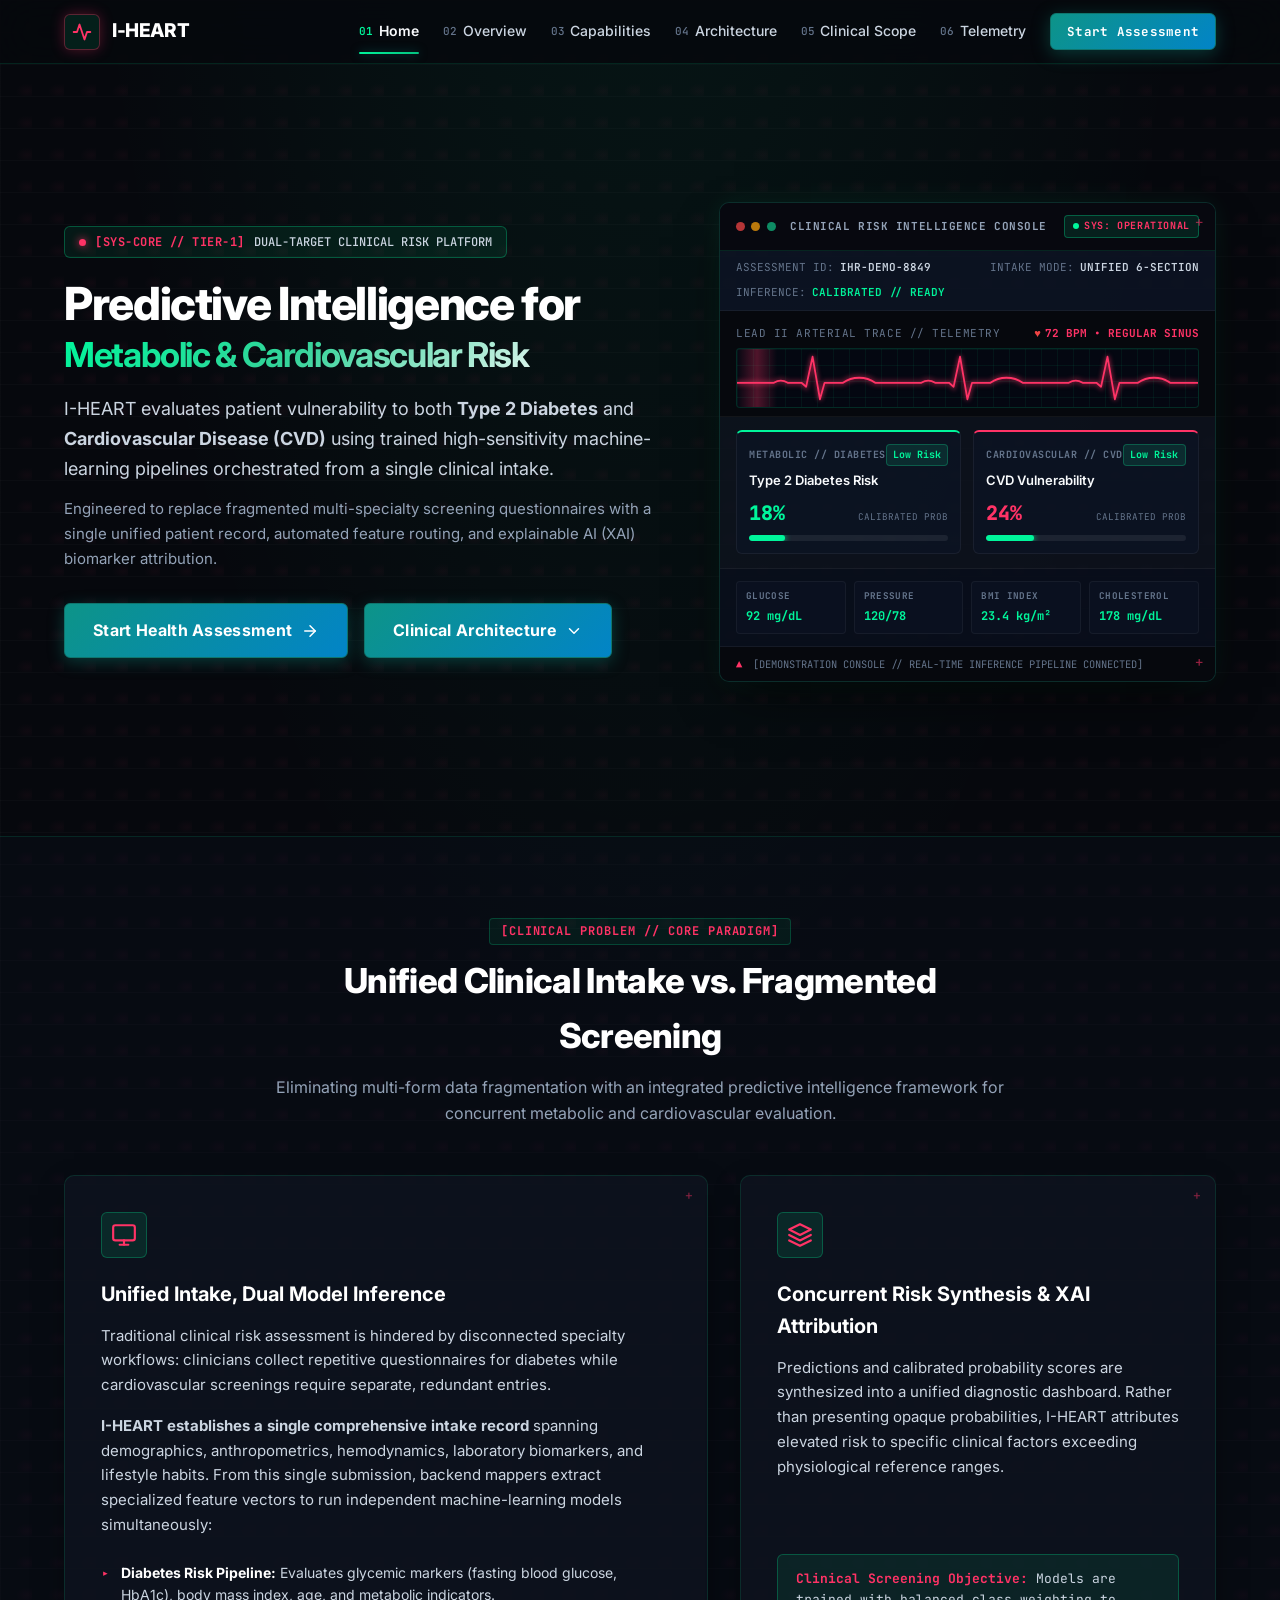
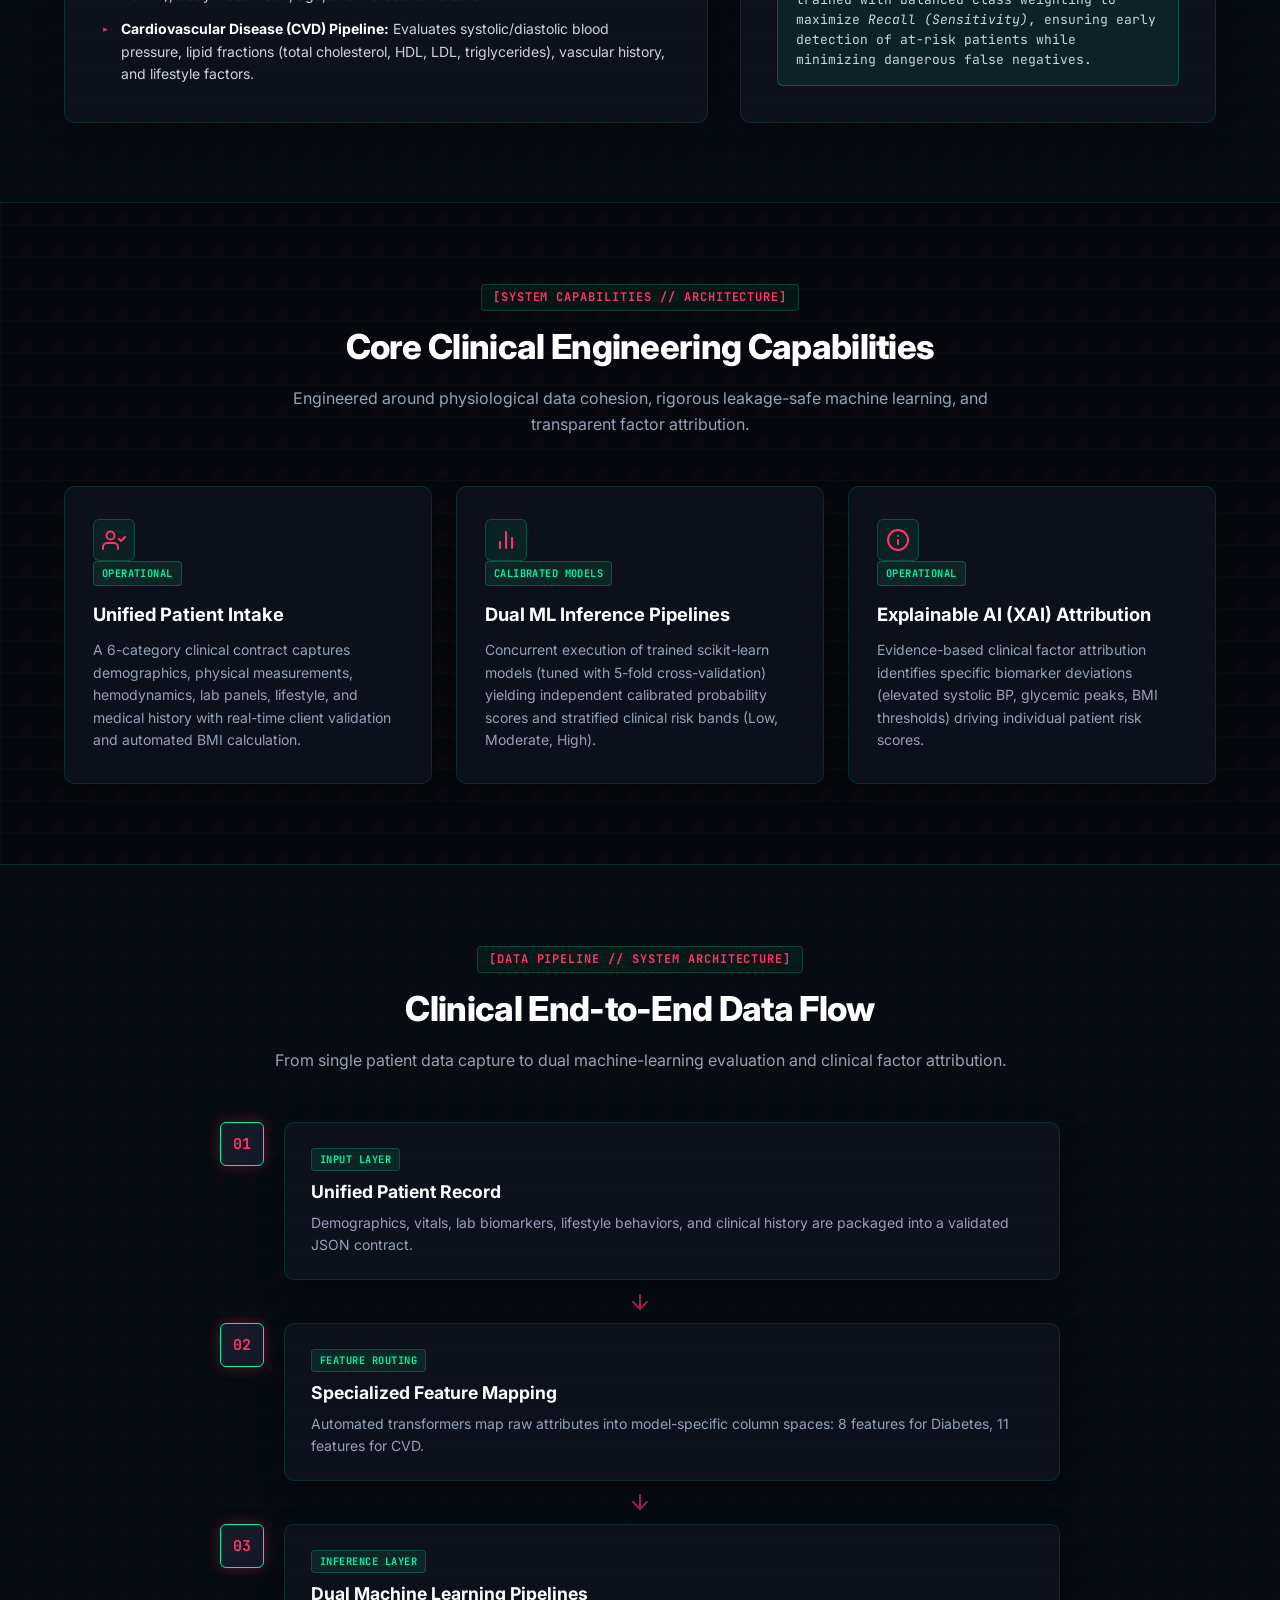
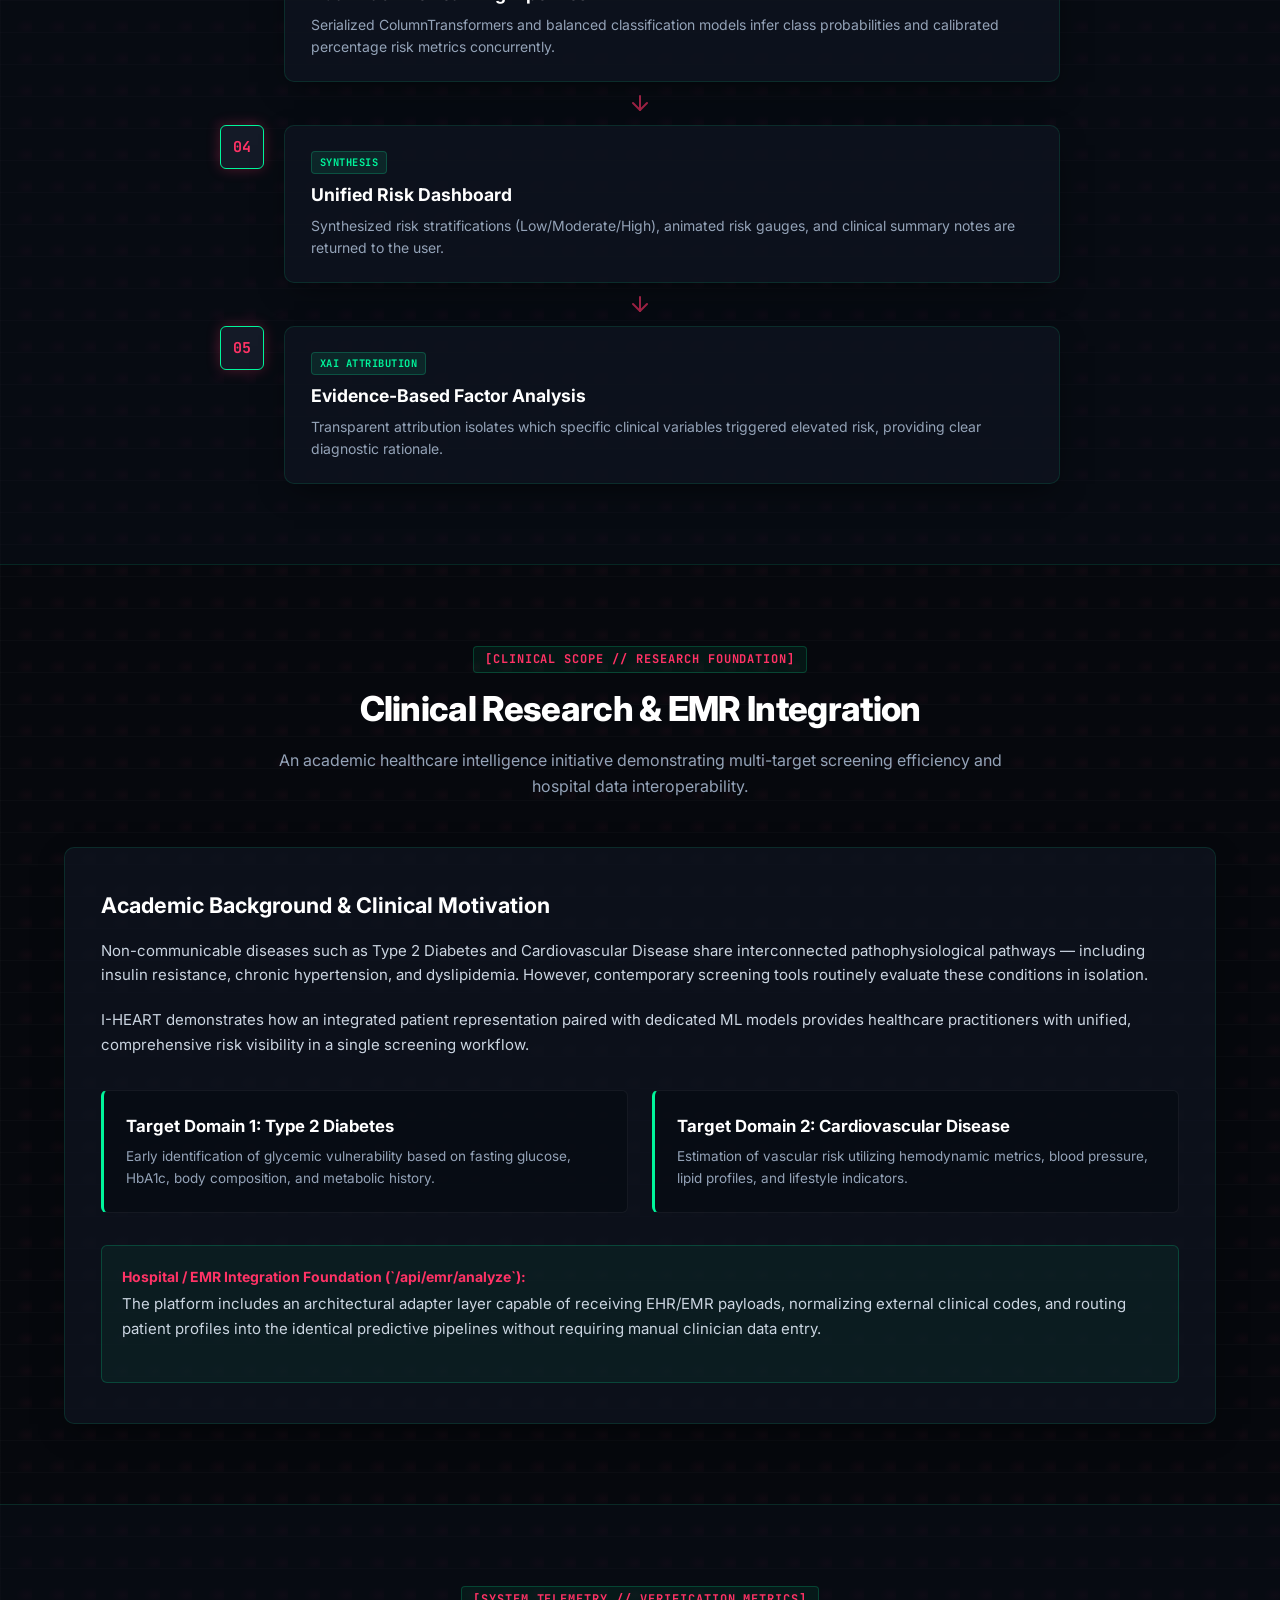
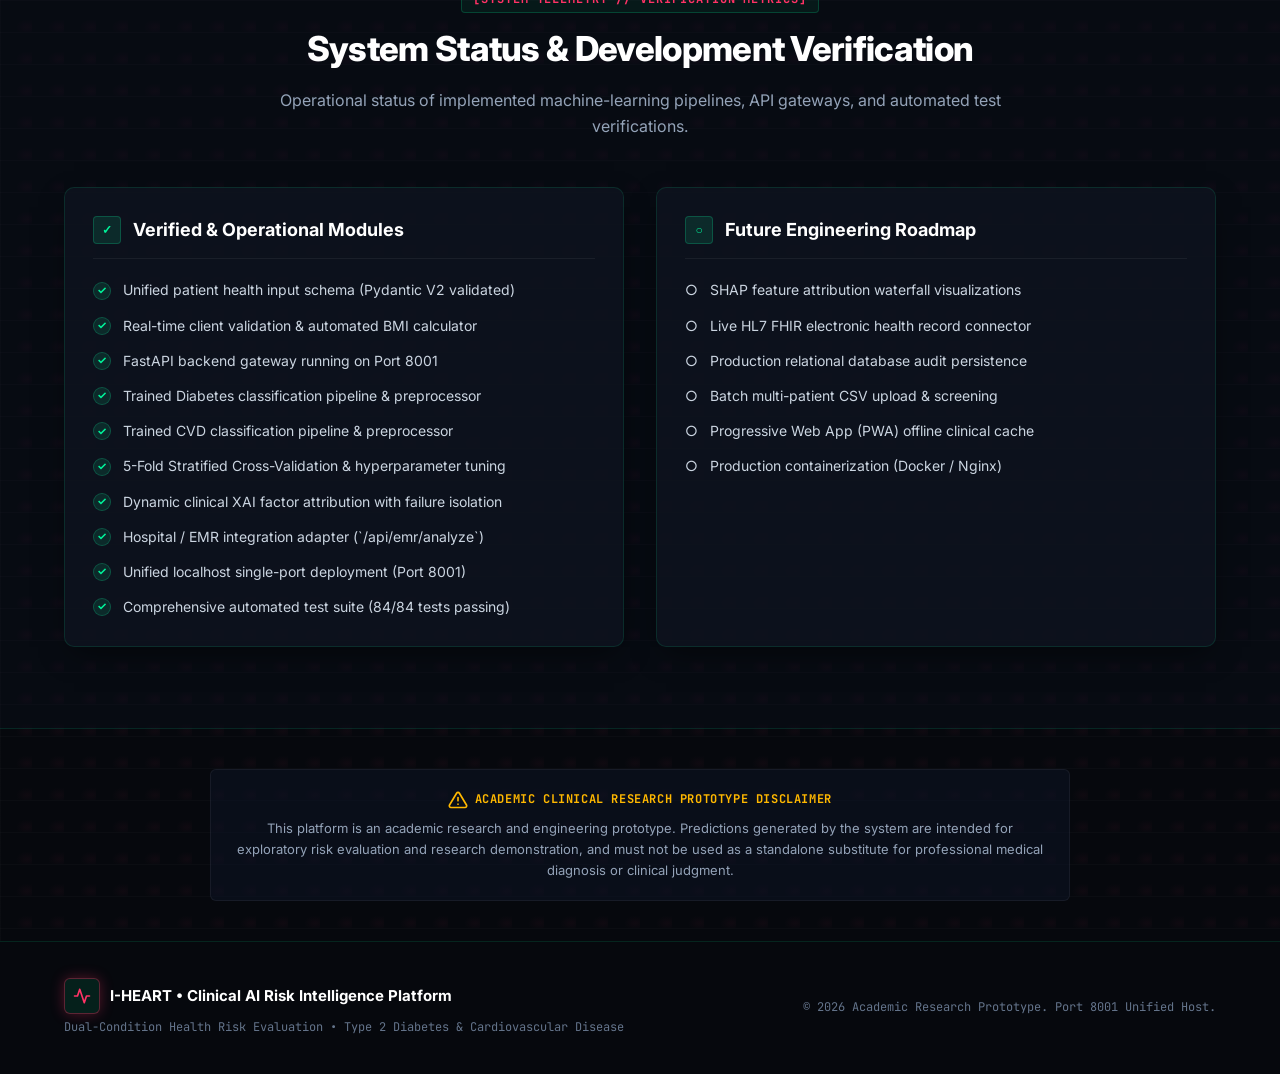
==== commit 80d413c1: "Polish I-HEART UI and improve navigation animations" ====
--- a/frontend/index.html
+++ b/frontend/index.html
@@ -5,7 +5,24 @@
   <meta name="viewport" content="width=device-width, initial-scale=1.0">
   <meta name="description" content="I-HEART: Clinical AI Risk Screening Platform for Type 2 Diabetes and Cardiovascular Disease using a unified patient health profile and dual trained machine learning pipelines.">
   <title>I-HEART — Clinical AI Risk Intelligence Platform</title>
-  <link rel="stylesheet" href="css/style.css">
+
+  <!-- Instant Theme Loader (Zero Flash of Wrong Theme) -->
+  <script>
+    (function() {
+      try {
+        var savedTheme = localStorage.getItem('iheart_theme');
+        if (savedTheme === 'light') {
+          document.documentElement.setAttribute('data-theme', 'light');
+        } else {
+          document.documentElement.setAttribute('data-theme', 'dark');
+        }
+      } catch (e) {
+        document.documentElement.setAttribute('data-theme', 'dark');
+      }
+    })();
+  </script>
+
+  <link rel="stylesheet" href="css/style.css?v=4">
   <link rel="preconnect" href="https://fonts.googleapis.com">
   <link rel="preconnect" href="https://fonts.gstatic.com" crossorigin>
   <link href="https://fonts.googleapis.com/css2?family=Inter:wght@400;500;600;700;800&family=JetBrains+Mono:wght@400;500;600;700&display=swap" rel="stylesheet">
@@ -15,7 +32,7 @@
   <!-- Navigation Bar -->
   <header class="header" id="main-header">
     <div class="nav-container">
-      <a href="#home" class="nav-brand" id="brand-link" aria-label="I-HEART Clinical Intelligence Home">
+      <a href="javascript:void(0)" class="nav-brand" id="brand-link" role="button" tabindex="0" aria-label="Switch to light mode" title="Switch to light mode" aria-pressed="false">
         <span class="brand-icon">
           <svg width="20" height="20" viewBox="0 0 24 24" fill="none" stroke="currentColor" stroke-width="2.2" stroke-linecap="round" stroke-linejoin="round" aria-hidden="true">
             <path d="M22 12h-4l-3 9L9 3l-3 9H2"/>
@@ -26,7 +43,7 @@
 
       <!-- Desktop Navigation Links -->
       <nav class="nav-menu" id="nav-menu" aria-label="Main Navigation">
-        <ul class="nav-list">
+        <ul class="nav-list" id="nav-list">
           <li class="nav-item"><a href="#home" class="nav-link active" id="nav-home"><span class="nav-idx">01</span>Home</a></li>
           <li class="nav-item"><a href="#overview" class="nav-link" id="nav-overview"><span class="nav-idx">02</span>Overview</a></li>
           <li class="nav-item"><a href="#features" class="nav-link" id="nav-features"><span class="nav-idx">03</span>Capabilities</a></li>
@@ -34,6 +51,7 @@
           <li class="nav-item"><a href="#about" class="nav-link" id="nav-about"><span class="nav-idx">05</span>Clinical Scope</a></li>
           <li class="nav-item"><a href="#development-status" class="nav-link" id="nav-status"><span class="nav-idx">06</span>Telemetry</a></li>
           <li class="nav-item"><a href="assessment.html" class="nav-link nav-btn-status" id="nav-start-btn">Start Assessment</a></li>
+          <li class="nav-indicator-slider" id="nav-indicator-slider" aria-hidden="true"></li>
         </ul>
       </nav>
 
@@ -66,7 +84,7 @@
         <div class="hero-layout-grid">
           
           <!-- LEFT: Clinical Identity & Value Proposition -->
-          <div class="hero-left-col">
+          <div class="hero-left-col reveal-on-scroll">
             <div class="clinical-system-tag">
               <span class="pulse-pip"></span>
               <span class="tag-code">[SYS-CORE // TIER-1]</span>
@@ -104,7 +122,7 @@
           </div>
 
           <!-- RIGHT: Realistic Clinical Risk Intelligence Console Preview -->
-          <div class="hero-right-col">
+          <div class="hero-right-col reveal-on-scroll reveal-delay-2">
             <div class="clinical-console-preview" aria-label="Clinical Risk Intelligence Console Preview">
               
               <!-- Console Top Bar -->
@@ -286,7 +304,7 @@
     <!-- 2. Project Overview Section -->
     <section class="section section-overview" id="overview">
       <div class="content-container">
-        <div class="section-header">
+        <div class="section-header reveal-on-scroll">
           <span class="section-tag">[CLINICAL PROBLEM // CORE PARADIGM]</span>
           <h2 class="section-title">Unified Clinical Intake vs. Fragmented Screening</h2>
           <p class="section-subtitle">
@@ -294,8 +312,8 @@
           </p>
         </div>
 
-        <div class="overview-grid">
-          <div class="overview-card main-concept">
+        <div class="overview-grid reveal-stagger">
+          <div class="overview-card main-concept reveal-on-scroll">
             <div class="overview-icon">
               <svg width="26" height="26" viewBox="0 0 24 24" fill="none" stroke="currentColor" stroke-width="2" stroke-linecap="round" stroke-linejoin="round">
                 <rect x="2" y="3" width="20" height="14" rx="2" ry="2"></rect>
@@ -320,7 +338,7 @@
             </ul>
           </div>
 
-          <div class="overview-card highlight-concept">
+          <div class="overview-card highlight-concept reveal-on-scroll">
             <div class="overview-icon">
               <svg width="26" height="26" viewBox="0 0 24 24" fill="none" stroke="currentColor" stroke-width="2" stroke-linecap="round" stroke-linejoin="round">
                 <polygon points="12 2 2 7 12 12 22 7 12 2"></polygon>
@@ -343,7 +361,7 @@
     <!-- 3. Key Capabilities Section -->
     <section class="section section-features" id="features">
       <div class="content-container">
-        <div class="section-header">
+        <div class="section-header reveal-on-scroll">
           <span class="section-tag">[SYSTEM CAPABILITIES // ARCHITECTURE]</span>
           <h2 class="section-title">Core Clinical Engineering Capabilities</h2>
           <p class="section-subtitle">
@@ -351,9 +369,9 @@
           </p>
         </div>
 
-        <div class="features-grid">
+        <div class="features-grid reveal-stagger">
           <!-- Card 1 -->
-          <div class="feature-card">
+          <div class="feature-card reveal-on-scroll">
             <div class="feature-icon-box">
               <svg width="24" height="24" viewBox="0 0 24 24" fill="none" stroke="currentColor" stroke-width="2" stroke-linecap="round" stroke-linejoin="round">
                 <path d="M16 21v-2a4 4 0 0 0-4-4H5a4 4 0 0 0-4 4v2"></path>
@@ -369,7 +387,7 @@
           </div>
 
           <!-- Card 2 -->
-          <div class="feature-card">
+          <div class="feature-card reveal-on-scroll">
             <div class="feature-icon-box">
               <svg width="24" height="24" viewBox="0 0 24 24" fill="none" stroke="currentColor" stroke-width="2" stroke-linecap="round" stroke-linejoin="round">
                 <path d="M18 20V10"></path>
@@ -385,7 +403,7 @@
           </div>
 
           <!-- Card 3 -->
-          <div class="feature-card">
+          <div class="feature-card reveal-on-scroll">
             <div class="feature-icon-box">
               <svg width="24" height="24" viewBox="0 0 24 24" fill="none" stroke="currentColor" stroke-width="2" stroke-linecap="round" stroke-linejoin="round">
                 <circle cx="12" cy="12" r="10"></circle>
@@ -406,7 +424,7 @@
     <!-- 4. How It Works Section: Clinical Architecture Pipeline -->
     <section class="section section-workflow" id="how-it-works">
       <div class="content-container">
-        <div class="section-header">
+        <div class="section-header reveal-on-scroll">
           <span class="section-tag">[DATA PIPELINE // SYSTEM ARCHITECTURE]</span>
           <h2 class="section-title">Clinical End-to-End Data Flow</h2>
           <p class="section-subtitle">
@@ -416,7 +434,7 @@
 
         <div class="workflow-container">
           <!-- Step 01 -->
-          <div class="workflow-step">
+          <div class="workflow-step reveal-on-scroll">
             <div class="step-badge">01</div>
             <div class="step-card">
               <div class="step-status-tag current-tag">Input Layer</div>
@@ -435,7 +453,7 @@
           </div>
 
           <!-- Step 02 -->
-          <div class="workflow-step">
+          <div class="workflow-step reveal-on-scroll">
             <div class="step-badge">02</div>
             <div class="step-card">
               <div class="step-status-tag current-tag">Feature Routing</div>
@@ -454,7 +472,7 @@
           </div>
 
           <!-- Step 03 -->
-          <div class="workflow-step">
+          <div class="workflow-step reveal-on-scroll">
             <div class="step-badge">03</div>
             <div class="step-card dual-model-card">
               <div class="step-status-tag current-tag">Inference Layer</div>
@@ -473,7 +491,7 @@
           </div>
 
           <!-- Step 04 -->
-          <div class="workflow-step">
+          <div class="workflow-step reveal-on-scroll">
             <div class="step-badge">04</div>
             <div class="step-card">
               <div class="step-status-tag current-tag">Synthesis</div>
@@ -492,7 +510,7 @@
           </div>
 
           <!-- Step 05 -->
-          <div class="workflow-step">
+          <div class="workflow-step reveal-on-scroll">
             <div class="step-badge">05</div>
             <div class="step-card">
               <div class="step-status-tag current-tag">XAI Attribution</div>
@@ -509,7 +527,7 @@
     <!-- 5. Clinical Scope & Hospital/EMR Integration Section -->
     <section class="section section-about" id="about">
       <div class="content-container">
-        <div class="section-header">
+        <div class="section-header reveal-on-scroll">
           <span class="section-tag">[CLINICAL SCOPE // RESEARCH FOUNDATION]</span>
           <h2 class="section-title">Clinical Research &amp; EMR Integration</h2>
           <p class="section-subtitle">
@@ -517,7 +535,7 @@
           </p>
         </div>
 
-        <div class="about-card">
+        <div class="about-card reveal-on-scroll">
           <div class="about-text-block">
             <h3>Academic Background &amp; Clinical Motivation</h3>
             <p>
@@ -552,7 +570,7 @@
     <!-- 6. Development Status & Telemetry Section -->
     <section class="section section-status" id="development-status">
       <div class="content-container">
-        <div class="section-header">
+        <div class="section-header reveal-on-scroll">
           <span class="section-tag">[SYSTEM TELEMETRY // VERIFICATION METRICS]</span>
           <h2 class="section-title">System Status &amp; Development Verification</h2>
           <p class="section-subtitle">
@@ -560,9 +578,9 @@
           </p>
         </div>
 
-        <div class="status-grid">
+        <div class="status-grid reveal-stagger">
           <!-- Implemented Components -->
-          <div class="status-column completed-col">
+          <div class="status-column completed-col reveal-on-scroll">
             <div class="status-col-header">
               <span class="status-col-icon">✓</span>
               <h3>Verified &amp; Operational Modules</h3>
@@ -612,7 +630,7 @@
           </div>
 
           <!-- Planned Stages -->
-          <div class="status-column pending-col">
+          <div class="status-column pending-col reveal-on-scroll">
             <div class="status-col-header">
               <span class="status-col-icon">○</span>
               <h3>Future Engineering Roadmap</h3>
@@ -651,7 +669,7 @@
     <!-- 7. Medical Disclaimer -->
     <section class="section-disclaimer">
       <div class="content-container">
-        <div class="disclaimer-card">
+        <div class="disclaimer-card reveal-on-scroll">
           <div class="disclaimer-header">
             <svg width="20" height="20" viewBox="0 0 24 24" fill="none" stroke="currentColor" stroke-width="2" stroke-linecap="round" stroke-linejoin="round" aria-hidden="true">
               <path d="M10.29 3.86L1.82 18a2 2 0 0 0 1.71 3h16.94a2 2 0 0 0 1.71-3L13.71 3.86a2 2 0 0 0-3.42 0z"></path>
@@ -688,6 +706,16 @@
     </div>
   </footer>
 
+  <!-- Floating Back to Top Button -->
+  <button type="button" class="back-to-top-btn" id="btn-back-to-top" aria-label="Back to top" title="Back to top">
+    <svg width="20" height="20" viewBox="0 0 24 24" fill="none" stroke="currentColor" stroke-width="2.5" stroke-linecap="round" stroke-linejoin="round" aria-hidden="true">
+      <line x1="12" y1="19" x2="12" y2="5"></line>
+      <polyline points="5 12 12 5 19 12"></polyline>
+    </svg>
+  </button>
+
+  <script src="js/theme.js"></script>
+  <script src="js/interactions.js"></script>
   <script src="js/app.js"></script>
 </body>
 </html>
--- a/frontend/css/style.css
+++ b/frontend/css/style.css
@@ -144,6 +144,31 @@
   gap: 0.75rem;
   text-decoration: none;
   color: var(--text-main);
+  cursor: pointer;
+  background: none;
+  border: none;
+  padding: 0;
+  user-select: none;
+  -webkit-user-select: none;
+  transition: opacity var(--transition-fast);
+}
+
+.nav-brand:focus-visible {
+  outline: 2px solid var(--accent-cyan);
+  outline-offset: 4px;
+  border-radius: var(--radius-sm);
+}
+
+.nav-brand:hover {
+  opacity: 0.95;
+}
+
+.nav-brand:hover .brand-icon {
+  transform: scale(1.05);
+}
+
+.nav-brand:active .brand-icon {
+  transform: scale(0.96);
 }
 
 .brand-icon {
@@ -191,6 +216,7 @@
   align-items: center;
   gap: 1.5rem;
   list-style: none;
+  position: relative;
 }
 
 .nav-link {
@@ -210,14 +236,15 @@
   font-family: var(--font-mono);
   font-size: 0.6875rem;
   color: var(--text-dim);
+  transition: color var(--transition-fast);
 }
 
 .nav-link:hover {
-  color: #ff3366;
+  color: var(--accent-cyan, #0d9488);
 }
 
 .nav-link:hover .nav-idx {
-  color: #ff3366;
+  color: var(--accent-cyan, #0d9488);
 }
 
 .nav-link.active {
@@ -225,36 +252,54 @@
   font-weight: 600;
 }
 
-.nav-link.active::after {
-  content: '';
+.nav-link.active .nav-idx {
+  color: var(--accent-cyan, #0d9488);
+}
+
+/* Sliding active navigation indicator */
+.nav-indicator-slider {
   position: absolute;
   bottom: -4px;
   left: 0;
-  width: 100%;
   height: 2px;
-  background: var(--accent-gradient);
+  background: var(--accent-gradient, linear-gradient(135deg, #0d9488 0%, #2563eb 100%));
   border-radius: 2px;
-  box-shadow: 0 0 8px var(--accent-cyan);
+  box-shadow: 0 0 10px rgba(13, 148, 136, 0.6);
+  pointer-events: none;
+  z-index: 2;
+  opacity: 0;
+  transform: translateX(0);
+  width: 0;
+  transition: transform 300ms cubic-bezier(0.16, 1, 0.3, 1),
+              width 300ms cubic-bezier(0.16, 1, 0.3, 1),
+              opacity 200ms ease;
+  will-change: transform, width;
+}
+
+.nav-indicator-slider.is-visible {
+  opacity: 1;
 }
 
 .nav-btn-status {
   padding: 0.45rem 1rem;
-  background: rgba(0, 245, 155, 0.1);
-  border: 1px solid rgba(0, 245, 155, 0.3);
+  background: linear-gradient(135deg, #0d9488 0%, #0284c7 100%);
+  border: 1px solid #0f766e;
   border-radius: var(--radius-sm);
-  color: #ff3366;
+  color: #ffffff;
   font-family: var(--font-mono);
   font-size: 0.78125rem;
-  font-weight: 600;
+  font-weight: 700;
   letter-spacing: 0.02em;
+  box-shadow: 0 4px 18px rgba(13, 148, 136, 0.35);
   transition: all var(--transition-fast);
 }
 
 .nav-btn-status:hover {
-  background: rgba(0, 245, 155, 0.18);
-  border-color: rgba(0, 245, 155, 0.5);
+  background: linear-gradient(135deg, #0f766e 0%, #0369a1 100%);
+  border-color: #0f766e;
   color: #ffffff;
-  box-shadow: 0 0 15px rgba(0, 245, 155, 0.25);
+  box-shadow: 0 6px 24px rgba(13, 148, 136, 0.45);
+  transform: translateY(-2px);
 }
 
 /* Mobile Hamburger Button */
@@ -470,10 +515,12 @@
   border-radius: var(--radius-sm);
   text-decoration: none;
   cursor: pointer;
-  transition: all var(--transition-fast);
+  transition: transform 180ms ease, box-shadow 180ms ease, background 180ms ease, border-color 180ms ease, color 180ms ease;
   border: 1px solid transparent;
   outline: none;
   font-family: inherit;
+  user-select: none;
+  -webkit-user-select: none;
 }
 
 .btn-sm {
@@ -486,60 +533,65 @@
   font-size: 1rem;
 }
 
-.btn-primary {
-  background: linear-gradient(135deg, #00f59b 0%, #05c280 100%);
-  color: #021a10;
-  font-weight: 700;
-  box-shadow: 0 4px 18px rgba(0, 245, 155, 0.28);
-  border: 1px solid rgba(0, 245, 155, 0.5);
-}
-
-.btn-primary:hover {
-  transform: translateY(-2px);
-  box-shadow: 0 8px 26px rgba(0, 245, 155, 0.45);
-  color: #01130b;
-  background: linear-gradient(135deg, #10e898 0%, #00f59b 100%);
-}
-
-.btn-primary:active {
-  transform: translateY(0);
-}
-
-.btn-secondary {
-  background: rgba(15, 20, 31, 0.75);
-  color: var(--text-main);
-  border: 1px solid var(--bg-card-border);
-}
-
-.btn-secondary:hover {
-  background: rgba(22, 30, 45, 0.9);
-  border-color: rgba(0, 245, 155, 0.4);
-  transform: translateY(-2px);
+/* Unified Primary I-HEART Gradient Button Family */
+.btn-primary,
+.btn-secondary,
+.btn-outline {
+  background: linear-gradient(135deg, #0d9488 0%, #0284c7 100%);
   color: #ffffff;
-}
-
-.btn-secondary:active {
-  transform: translateY(0);
-}
-
-.btn-outline {
-  background: transparent;
-  color: var(--text-secondary);
-  border: 1px solid rgba(255, 255, 255, 0.1);
-}
-
+  font-weight: 700;
+  box-shadow: 0 4px 16px rgba(13, 148, 136, 0.35);
+  border: 1px solid #0f766e;
+  border-radius: var(--radius-sm);
+  letter-spacing: 0.02em;
+}
+
+.btn-primary:hover,
+.btn-secondary:hover,
 .btn-outline:hover {
-  background: rgba(239, 68, 68, 0.1);
-  border-color: rgba(239, 68, 68, 0.35);
-  color: #ef4444;
+  transform: translateY(-1px);
+  box-shadow: 0 6px 22px rgba(13, 148, 136, 0.45);
+  color: #ffffff;
+  background: linear-gradient(135deg, #0f766e 0%, #0369a1 100%);
+  border-color: #0f766e;
+}
+
+.btn-primary:active,
+.btn-secondary:active,
+.btn-outline:active {
+  transform: translateY(0) scale(0.99);
+  box-shadow: 0 2px 8px rgba(13, 148, 136, 0.3);
+}
+
+.btn-primary:focus-visible,
+.btn-secondary:focus-visible,
+.btn-outline:focus-visible {
+  outline: 2px solid #0d9488;
+  outline-offset: 3px;
+}
+
+.btn-primary svg,
+.btn-secondary svg,
+.btn-outline svg {
+  stroke: #ffffff !important;
+}
+
+.btn:disabled,
+.btn.disabled,
+.btn[aria-disabled="true"] {
+  opacity: 0.6;
+  cursor: not-allowed;
+  transform: none !important;
+  box-shadow: none !important;
+  pointer-events: none;
 }
 
 .spinner {
   width: 18px;
   height: 18px;
-  border: 2px solid rgba(0, 0, 0, 0.3);
+  border: 2px solid rgba(255, 255, 255, 0.35);
   border-radius: 50%;
-  border-top-color: #01130b;
+  border-top-color: #ffffff;
   animation: spin 0.8s linear infinite;
 }
 
@@ -690,6 +742,24 @@
   padding: 0.15rem 0.5rem;
   border-radius: var(--radius-xs);
   letter-spacing: 0.06em;
+  display: inline-flex;
+  align-items: center;
+  gap: 0.35rem;
+}
+
+.console-badge-live::before {
+  content: '';
+  display: inline-block;
+  width: 6px;
+  height: 6px;
+  border-radius: 50%;
+  background: #00f59b;
+  animation: liveBadgePulse 1.8s ease-in-out infinite;
+}
+
+@keyframes liveBadgePulse {
+  0%, 100% { opacity: 1; transform: scale(1); box-shadow: 0 0 0 0 rgba(0, 245, 155, 0.6); }
+  50% { opacity: 0.4; transform: scale(0.85); box-shadow: 0 0 0 4px rgba(0, 245, 155, 0); }
 }
 
 /* Console Sub Bar / Telemetry */
@@ -749,20 +819,25 @@
 .wf-rate {
   color: #ff3366;
   font-weight: 700;
+  display: inline-flex;
+  align-items: center;
+  gap: 0.25rem;
 }
 
 .wf-heart-pulse {
   color: #ef4444;
-  animation: heartPulse 1.2s infinite;
+  animation: heartPulse 1.2s cubic-bezier(0.215, 0.61, 0.355, 1) infinite;
   display: inline-block;
+  transform-origin: center;
 }
 
 @keyframes heartPulse {
   0% { transform: scale(1); }
-  15% { transform: scale(1.3); }
-  30% { transform: scale(1); }
-  45% { transform: scale(1.2); }
+  12% { transform: scale(1.22); }
+  24% { transform: scale(1); }
+  36% { transform: scale(1.15); }
   60% { transform: scale(1); }
+  100% { transform: scale(1); }
 }
 
 .waveform-screen {
@@ -772,6 +847,7 @@
   border: 1px solid rgba(0, 245, 155, 0.15);
   border-radius: var(--radius-xs);
   overflow: hidden;
+  transition: border-color 0.2s ease, box-shadow 0.2s ease;
 }
 
 .waveform-grid-lines {
@@ -841,6 +917,12 @@
   border-radius: var(--radius-sm);
   padding: 0.75rem;
   position: relative;
+  transition: transform 0.22s ease, box-shadow 0.22s ease, border-color 0.22s ease;
+  cursor: default;
+}
+
+.console-meter-card:hover {
+  transform: translateY(-2px);
 }
 
 .console-meter-card.diab-domain {
@@ -957,6 +1039,12 @@
   border: 1px solid rgba(255, 255, 255, 0.05);
   border-radius: var(--radius-xs);
   padding: 0.45rem 0.55rem;
+  transition: transform 0.2s ease, box-shadow 0.2s ease, border-color 0.2s ease;
+  cursor: default;
+}
+
+.bio-chip:hover {
+  transform: translateY(-1.5px);
 }
 
 .bio-name {
@@ -1818,19 +1906,62 @@
   color: var(--text-muted);
 }
 
+/* Medical History Single Sliding Toggle */
 .toggle-switch-group {
+  position: relative;
   display: inline-flex;
-  background: rgba(6, 8, 13, 0.9);
+  align-items: center;
+  background: rgba(6, 10, 18, 0.85);
   border: 1px solid var(--bg-card-border);
-  border-radius: var(--radius-xs);
-  padding: 2px;
-  gap: 2px;
+  border-radius: var(--radius-sm);
+  padding: 3px;
+  gap: 0;
+  box-shadow: inset 0 1px 3px rgba(0, 0, 0, 0.4);
   flex-shrink: 0;
+  user-select: none;
+  isolation: isolate;
+  min-width: 140px;
+  cursor: pointer;
+  transition: border-color var(--transition-fast), box-shadow var(--transition-fast);
+}
+
+.toggle-switch-group:hover {
+  border-color: rgba(0, 245, 155, 0.3);
+}
+
+/* Sliding active indicator pill */
+.toggle-switch-group::before {
+  content: '';
+  position: absolute;
+  top: 3px;
+  left: 3px;
+  bottom: 3px;
+  width: calc(50% - 3px);
+  background: linear-gradient(135deg, #0d9488 0%, #0284c7 100%);
+  border: 1px solid #0f766e;
+  border-radius: calc(var(--radius-sm) - 2px);
+  box-shadow: 0 2px 10px rgba(13, 148, 136, 0.35);
+  transition: transform 220ms cubic-bezier(0.4, 0, 0.2, 1);
+  z-index: 1;
+  pointer-events: none;
+  transform: translateX(0);
+}
+
+/* Slide to YES when last child (Yes) is checked */
+.toggle-switch-group:has(.toggle-option:last-child input:checked)::before,
+.toggle-switch-group:has(input[value="true"]:checked)::before {
+  transform: translateX(100%);
 }
 
 .toggle-option {
   position: relative;
+  flex: 1;
+  display: inline-flex;
+  align-items: center;
+  justify-content: center;
   cursor: pointer;
+  z-index: 2;
+  margin: 0;
 }
 
 .toggle-option input {
@@ -1842,29 +1973,54 @@
 }
 
 .toggle-option input:focus-visible + .toggle-btn-label {
-  outline: 2px solid var(--accent-cyan);
+  outline: 2px solid #0d9488;
   outline-offset: 2px;
+  border-radius: calc(var(--radius-sm) - 2px);
 }
 
 .toggle-btn-label {
-  display: inline-block;
-  padding: 0.35rem 0.85rem;
-  font-family: var(--font-mono);
-  font-size: 0.75rem;
-  font-weight: 700;
-  border-radius: var(--radius-xs);
-  color: var(--text-muted);
-  transition: all var(--transition-fast);
+  display: inline-flex;
+  align-items: center;
+  justify-content: center;
+  width: 100%;
+  min-height: 36px;
+  padding: 0.4rem 0.95rem;
+  font-family: inherit;
+  font-size: 0.875rem;
+  font-weight: 700;
+  letter-spacing: 0.02em;
+  color: var(--text-dim);
+  background: transparent;
+  border: none;
+  border-radius: calc(var(--radius-sm) - 2px);
+  transition: color 220ms ease-in-out;
+  text-align: center;
+  cursor: pointer;
 }
 
 .toggle-option:hover .toggle-btn-label {
-  color: var(--text-main);
-}
-
-.toggle-option input:checked + .toggle-btn-label {
-  background: linear-gradient(135deg, #00f59b 0%, #05c280 100%);
-  color: #021a10;
-  box-shadow: 0 0 10px rgba(0, 245, 155, 0.35);
+  color: #ffffff;
+}
+
+/* Text color updates with slider position */
+.toggle-switch-group:has(.toggle-option:first-child input:checked) .toggle-option:first-child .toggle-btn-label,
+.toggle-switch-group:has(input[value="false"]:checked) .toggle-option:first-child .toggle-btn-label {
+  color: #ffffff !important;
+}
+
+.toggle-switch-group:has(.toggle-option:last-child input:checked) .toggle-option:last-child .toggle-btn-label,
+.toggle-switch-group:has(input[value="true"]:checked) .toggle-option:last-child .toggle-btn-label {
+  color: #ffffff !important;
+}
+
+.toggle-switch-group:has(.toggle-option:last-child input:checked) .toggle-option:first-child .toggle-btn-label,
+.toggle-switch-group:has(input[value="true"]:checked) .toggle-option:first-child .toggle-btn-label {
+  color: var(--text-dim) !important;
+}
+
+.toggle-switch-group:has(.toggle-option:first-child input:checked) .toggle-option:last-child .toggle-btn-label,
+.toggle-switch-group:has(input[value="false"]:checked) .toggle-option:last-child .toggle-btn-label {
+  color: var(--text-dim) !important;
 }
 
 /* Action Bars */
@@ -2303,36 +2459,430 @@
   margin-top: auto;
 }
 
-/* XAI Callout Card */
-.xai-callout-card {
-  background: rgba(13, 21, 39, 0.7);
-  border: 1px solid rgba(0, 245, 155, 0.2);
+/* Quick Jump Anchor from Disease Card to Detailed XAI Section — Unified I-HEART Button Family */
+.btn-xai-jump {
+  display: inline-flex;
+  align-items: center;
+  gap: 0.45rem;
+  font-family: var(--font-mono);
+  font-size: 0.78rem;
+  font-weight: 700;
+  color: #ffffff !important;
+  text-decoration: none;
+  margin-top: 0.85rem;
+  padding: 0.4rem 0.85rem;
+  background: linear-gradient(135deg, #0d9488 0%, #0284c7 100%) !important;
+  border: 1px solid #0f766e !important;
+  border-radius: var(--radius-sm) !important;
+  box-shadow: 0 4px 18px rgba(13, 148, 136, 0.35) !important;
+  transition: all var(--transition-fast);
+  width: fit-content;
+  letter-spacing: 0.02em;
+}
+
+.btn-xai-jump:hover {
+  background: linear-gradient(135deg, #0f766e 0%, #0369a1 100%) !important;
+  box-shadow: 0 6px 24px rgba(13, 148, 136, 0.45) !important;
+  border-color: #0f766e !important;
+  transform: translateY(-2px);
+  color: #ffffff !important;
+}
+
+.btn-xai-jump:active {
+  transform: translateY(0);
+  box-shadow: 0 2px 10px rgba(13, 148, 136, 0.3) !important;
+}
+
+.btn-xai-jump:focus-visible {
+  outline: 2px solid #0d9488;
+  outline-offset: 3px;
+}
+
+.btn-xai-jump svg {
+  stroke: #ffffff !important;
+}
+
+/* ==========================================================================
+   Explainable AI (XAI) Deep-Dive Section & Factor Attribution Cards
+   ========================================================================== */
+.xai-explanation-section {
+  background: var(--bg-card);
+  border: 1px solid var(--bg-card-border);
+  border-radius: var(--radius-md);
+  padding: 2.25rem;
+  margin-bottom: 2.5rem;
+  box-shadow: var(--shadow-card);
+  position: relative;
+}
+
+.xai-section-header {
+  margin-bottom: 2rem;
+}
+
+.xai-badge {
+  display: inline-flex;
+  align-items: center;
+  gap: 0.5rem;
+  background: rgba(0, 245, 155, 0.1);
+  border: 1px solid rgba(0, 245, 155, 0.3);
+  color: var(--accent-cyan);
+  margin-bottom: 0.75rem;
+}
+
+.xai-section-title {
+  font-size: 1.85rem;
+  font-weight: 800;
+  color: #ffffff;
+  letter-spacing: -0.02em;
+  margin-bottom: 0.5rem;
+}
+
+.xai-section-description {
+  font-size: 0.95rem;
+  color: var(--text-secondary);
+  max-width: 820px;
+  line-height: 1.6;
+}
+
+/* Fallback Notice Alert */
+.xai-fallback-alert {
+  background: rgba(245, 158, 11, 0.1);
+  border: 1px solid rgba(245, 158, 11, 0.35);
+  border-left: 4px solid var(--status-mod);
+  border-radius: var(--radius-sm);
+  padding: 1.25rem 1.5rem;
+  display: flex;
+  align-items: center;
+  gap: 1rem;
+  color: #fde68a;
+  margin-bottom: 1.75rem;
+}
+
+.fallback-icon {
+  color: var(--status-mod);
+  flex-shrink: 0;
+}
+
+.fallback-text {
+  font-size: 0.875rem;
+  line-height: 1.55;
+  color: var(--text-secondary);
+}
+
+.fallback-text strong {
+  color: #ffffff;
+}
+
+/* 2-Column Disease Panels Grid */
+.xai-panels-grid {
+  display: grid;
+  grid-template-columns: 1fr 1fr;
+  gap: 2rem;
+  margin-bottom: 2rem;
+}
+
+.xai-disease-panel {
+  background: rgba(6, 10, 18, 0.55);
+  border: 1px solid rgba(255, 255, 255, 0.06);
+  border-radius: var(--radius-sm);
+  padding: 1.75rem;
+  display: flex;
+  flex-direction: column;
+}
+
+.xai-panel-diabetes {
+  border-top: 3px solid var(--accent-cyan);
+}
+
+.xai-panel-cvd {
+  border-top: 3px solid var(--accent-blue);
+}
+
+.xai-panel-header {
+  margin-bottom: 1.5rem;
+  padding-bottom: 1rem;
+  border-bottom: 1px solid rgba(255, 255, 255, 0.05);
+}
+
+.xai-panel-title {
+  font-size: 1.25rem;
+  font-weight: 700;
+  color: #ffffff;
+  margin: 0.25rem 0 0.35rem;
+}
+
+.xai-panel-subtitle {
+  font-size: 0.8125rem;
+  color: var(--text-dim);
+  line-height: 1.45;
+}
+
+/* Factor Priority Groupings */
+.xai-factor-group {
+  margin-bottom: 1.5rem;
+}
+
+.factor-group-heading {
+  font-family: var(--font-mono);
+  font-size: 0.72rem;
+  font-weight: 700;
+  text-transform: uppercase;
+  letter-spacing: 0.06em;
+  color: var(--text-dim);
+  margin-bottom: 0.85rem;
+  display: flex;
+  align-items: center;
+  gap: 0.5rem;
+}
+
+.priority-indicator {
+  width: 7px;
+  height: 7px;
+  border-radius: 50%;
+  display: inline-block;
+}
+
+.priority-indicator.high-priority {
+  background: #ff3366;
+  box-shadow: 0 0 8px rgba(255, 51, 102, 0.6);
+}
+
+.priority-indicator.mod-priority {
+  background: #38bdf8;
+  box-shadow: 0 0 8px rgba(56, 189, 248, 0.6);
+}
+
+.factor-cards-list {
+  display: flex;
+  flex-direction: column;
+  gap: 1rem;
+}
+
+/* Rich Factor Card */
+.xai-factor-card {
+  background: rgba(13, 21, 39, 0.75);
+  border: 1px solid rgba(255, 255, 255, 0.07);
   border-left: 4px solid var(--accent-cyan);
-  border-radius: var(--radius-md);
-  padding: 1.5rem 1.75rem;
-  display: flex;
+  border-radius: var(--radius-xs);
+  padding: 1.25rem 1.35rem;
+  transition: transform var(--transition-fast), border-color var(--transition-fast), background var(--transition-fast);
+}
+
+.xai-factor-card:hover {
+  transform: translateY(-2px);
+  border-color: rgba(255, 255, 255, 0.12);
+}
+
+.xai-factor-card.status-elevated {
+  border-left-color: #ff3366;
+  background: rgba(26, 17, 28, 0.65);
+}
+
+.xai-factor-card.status-normal {
+  border-left-color: #00f59b;
+  background: rgba(10, 26, 20, 0.65);
+}
+
+.xai-factor-card.status-relevant {
+  border-left-color: #38bdf8;
+  background: rgba(13, 23, 38, 0.65);
+}
+
+.factor-card-top {
+  display: flex;
+  justify-content: space-between;
   align-items: flex-start;
-  gap: 1.25rem;
-  margin-bottom: 2rem;
-}
-
-.xai-callout-icon {
-  color: #ff3366;
+  gap: 1rem;
+  margin-bottom: 0.75rem;
+}
+
+.factor-meta-left {
+  display: flex;
+  flex-direction: column;
+  gap: 0.25rem;
+}
+
+.factor-name {
+  font-size: 0.95rem;
+  font-weight: 700;
+  color: #ffffff;
+  line-height: 1.3;
+}
+
+.factor-value-row {
+  display: flex;
+  align-items: baseline;
+  gap: 0.35rem;
+}
+
+.factor-val-num {
+  font-family: var(--font-mono);
+  font-size: 1.45rem;
+  font-weight: 800;
+  color: #ffffff;
+  line-height: 1.1;
+}
+
+.factor-val-unit {
+  font-family: var(--font-mono);
+  font-size: 0.8rem;
+  color: var(--text-dim);
+  font-weight: 500;
+}
+
+.factor-badges-right {
+  display: flex;
+  flex-direction: column;
+  align-items: flex-end;
+  gap: 0.4rem;
   flex-shrink: 0;
-  margin-top: 2px;
-}
-
-.xai-callout-body h4 {
-  font-size: 1.05rem;
+}
+
+.status-badge {
+  font-family: var(--font-mono);
+  font-size: 0.68rem;
+  font-weight: 700;
+  text-transform: uppercase;
+  padding: 0.2rem 0.55rem;
+  border-radius: var(--radius-xs);
+  letter-spacing: 0.04em;
+  white-space: nowrap;
+}
+
+.status-badge.badge-elevated {
+  background: rgba(255, 51, 102, 0.18);
+  border: 1px solid rgba(255, 51, 102, 0.45);
+  color: #ff4d79;
+}
+
+.status-badge.badge-normal {
+  background: rgba(0, 245, 155, 0.15);
+  border: 1px solid rgba(0, 245, 155, 0.4);
+  color: var(--status-low);
+}
+
+.status-badge.badge-relevant {
+  background: rgba(56, 189, 248, 0.15);
+  border: 1px solid rgba(56, 189, 248, 0.4);
+  color: #38bdf8;
+}
+
+.contribution-badge {
+  font-family: var(--font-mono);
+  font-size: 0.65rem;
+  font-weight: 600;
+  padding: 0.15rem 0.5rem;
+  border-radius: var(--radius-xs);
+  letter-spacing: 0.02em;
+  white-space: nowrap;
+}
+
+.contribution-badge.badge-higher {
+  background: rgba(255, 184, 0, 0.15);
+  border: 1px solid rgba(255, 184, 0, 0.35);
+  color: #ffc233;
+}
+
+.contribution-badge.badge-lower {
+  background: rgba(0, 245, 155, 0.12);
+  border: 1px solid rgba(0, 245, 155, 0.3);
+  color: #00f59b;
+}
+
+.contribution-badge.badge-relevant {
+  background: rgba(148, 163, 184, 0.15);
+  border: 1px solid rgba(148, 163, 184, 0.3);
+  color: #cbd5e1;
+}
+
+.factor-reference-row {
+  display: flex;
+  align-items: center;
+  gap: 0.5rem;
+  font-size: 0.775rem;
+  margin-bottom: 0.75rem;
+  padding-bottom: 0.65rem;
+  border-bottom: 1px solid rgba(255, 255, 255, 0.05);
+}
+
+.ref-label {
+  color: var(--text-dim);
+  font-weight: 500;
+}
+
+.ref-value {
+  font-family: var(--font-mono);
+  color: var(--text-secondary);
+  font-weight: 600;
+}
+
+.factor-narrative-block {
+  font-size: 0.825rem;
+  line-height: 1.55;
+}
+
+.narrative-heading {
   font-weight: 700;
   color: #ffffff;
-  margin-bottom: 0.4rem;
-}
-
-.xai-callout-body p {
-  font-size: 0.875rem;
+  display: block;
+  margin-bottom: 0.25rem;
+  font-size: 0.78rem;
+  font-family: var(--font-mono);
+  text-transform: uppercase;
+  letter-spacing: 0.03em;
+}
+
+.narrative-text {
+  margin: 0;
+  color: #cbd5e1;
+}
+
+/* Dynamic Clinical Synthesis Card ("What this means") */
+.xai-synthesis-card {
+  background: rgba(13, 21, 39, 0.85);
+  border: 1px solid rgba(0, 245, 155, 0.25);
+  border-left: 4px solid var(--accent-cyan);
+  border-radius: var(--radius-sm);
+  padding: 1.75rem;
+  margin-bottom: 1.5rem;
+  box-shadow: 0 4px 20px rgba(0, 0, 0, 0.35);
+}
+
+.synthesis-badge {
+  display: inline-flex;
+  align-items: center;
+  gap: 0.45rem;
+  font-family: var(--font-mono);
+  font-size: 0.7rem;
+  font-weight: 700;
+  color: var(--accent-cyan);
+  letter-spacing: 0.06em;
+  margin-bottom: 0.5rem;
+}
+
+.synthesis-title {
+  font-size: 1.25rem;
+  font-weight: 700;
+  color: #ffffff;
+  margin-bottom: 0.5rem;
+}
+
+.synthesis-narrative {
+  font-size: 0.925rem;
+  line-height: 1.65;
   color: var(--text-secondary);
-  line-height: 1.6;
+}
+
+/* Medical AI Attribution Disclaimer Notice */
+.xai-disclaimer-notice {
+  padding: 0.85rem 1.25rem;
+  background: rgba(6, 10, 18, 0.4);
+  border-radius: var(--radius-xs);
+  border: 1px dashed rgba(255, 255, 255, 0.1);
+  font-size: 0.775rem;
+  color: var(--text-dim);
+  line-height: 1.5;
+  text-align: center;
 }
 
 .results-action-bar {
@@ -2622,11 +3172,38 @@
     padding: 1.15rem;
   }
 
-  .xai-callout-card {
+  .xai-explanation-section {
+    padding: 1.5rem 1.15rem;
+    margin-bottom: 2rem;
+  }
+
+  .xai-section-title {
+    font-size: 1.55rem;
+  }
+
+  .xai-panels-grid {
+    grid-template-columns: 1fr;
+    gap: 1.5rem;
+  }
+
+  .xai-disease-panel {
+    padding: 1.35rem 1rem;
+  }
+
+  .factor-card-top {
     flex-direction: column;
-    gap: 0.85rem;
-    padding: 1.25rem;
-    border-radius: var(--radius-sm);
+    align-items: flex-start;
+    gap: 0.65rem;
+  }
+
+  .factor-badges-right {
+    flex-direction: row;
+    flex-wrap: wrap;
+    align-items: flex-start;
+  }
+
+  .xai-synthesis-card {
+    padding: 1.35rem 1.15rem;
   }
 
   .results-action-bar {
@@ -2849,6 +3426,42 @@
   }
 
   .section-title { font-size: 1.5rem; }
+
+  .xai-explanation-section {
+    padding: 1.25rem 0.85rem;
+  }
+
+  .xai-section-title {
+    font-size: 1.35rem;
+  }
+
+  .xai-section-description {
+    font-size: 0.875rem;
+  }
+
+  .xai-disease-panel {
+    padding: 1.15rem 0.75rem;
+  }
+
+  .factor-val-num {
+    font-size: 1.3rem;
+  }
+
+  .xai-factor-card {
+    padding: 1rem 0.85rem;
+  }
+
+  .xai-synthesis-card {
+    padding: 1.15rem 0.9rem;
+  }
+
+  .synthesis-title {
+    font-size: 1.1rem;
+  }
+
+  .synthesis-narrative {
+    font-size: 0.85rem;
+  }
 }
 
 /* Compact Phones (<=360px, e.g. 320x568) */
@@ -2866,40 +3479,48 @@
   .disease-risk-card { padding: 1rem 0.75rem; }
   .scale-item { font-size: 0.58rem; }
   .metric-val { font-size: 0.8rem; }
+
+  .xai-explanation-section {
+    padding: 0.95rem 0.65rem;
+  }
+
+  .xai-section-title {
+    font-size: 1.2rem;
+  }
+
+  .factor-val-num {
+    font-size: 1.15rem;
+  }
+
+  .xai-factor-card {
+    padding: 0.85rem 0.65rem;
+  }
 }
 
 /* ==========================================================================
-   Page Transition Micro-Interactions (Landing -> Assessment)
+   Page Transition Micro-Interactions (Home <-> Assessment <-> Results)
    ========================================================================== */
-main {
-  transition: opacity 0.35s cubic-bezier(0.4, 0, 0.2, 1), 
-              transform 0.35s cubic-bezier(0.4, 0, 0.2, 1);
+main,
+.page-main-container {
+  transition: opacity 280ms cubic-bezier(0.16, 1, 0.3, 1), 
+              transform 280ms cubic-bezier(0.16, 1, 0.3, 1);
   will-change: opacity, transform;
 }
 
-/* Outgoing state on landing page when navigating to assessment */
+/* Outgoing state when navigating to another page */
 body.page-transition-exiting {
   pointer-events: none;
 }
 
-body.page-transition-exiting main {
+body.page-transition-exiting main,
+body.page-transition-exiting .page-main-container {
   opacity: 0;
-  transform: translateY(-10px);
-}
-
-/* Immediate pressed/feedback state for navigation CTA trigger */
-.btn-navigating {
-  transform: scale(0.97) !important;
-  box-shadow: 0 0 20px var(--accent-cyan) !important;
-  pointer-events: none;
-  opacity: 0.92;
-  filter: brightness(1.15);
-  transition: transform 0.15s ease, box-shadow 0.15s ease;
-}
-
-/* Entrance animation for assessment page */
+  transform: translateY(-8px);
+}
+
+/* Entrance animation for pages on load */
 .page-main-container {
-  animation: pageEntrance 0.42s cubic-bezier(0.16, 1, 0.3, 1) both;
+  animation: pageEntrance 320ms cubic-bezier(0.16, 1, 0.3, 1) both;
   will-change: opacity, transform;
 }
 
@@ -2914,16 +3535,1901 @@
   }
 }
 
+/* Immediate pressed/feedback state for navigation CTA trigger */
+.btn-navigating {
+  transform: scale(0.98) !important;
+  box-shadow: 0 0 16px rgba(13, 148, 136, 0.45) !important;
+  pointer-events: none;
+  opacity: 0.92;
+  filter: brightness(1.1);
+  transition: transform 0.15s ease, box-shadow 0.15s ease;
+}
+
+/* ==========================================================================
+   Scroll Reveal System (Native IntersectionObserver)
+   ========================================================================== */
+.reveal-on-scroll {
+  opacity: 0;
+  transform: translateY(24px);
+  transition: opacity 550ms cubic-bezier(0.16, 1, 0.3, 1),
+              transform 550ms cubic-bezier(0.16, 1, 0.3, 1);
+  will-change: opacity, transform;
+}
+
+.reveal-on-scroll.is-revealed {
+  opacity: 1;
+  transform: translateY(0);
+}
+
+/* Stagger Delays for Grouped Cards & Elements */
+.reveal-delay-1, .reveal-stagger > *:nth-child(1) { transition-delay: 0ms; }
+.reveal-delay-2, .reveal-stagger > *:nth-child(2) { transition-delay: 60ms; }
+.reveal-delay-3, .reveal-stagger > *:nth-child(3) { transition-delay: 120ms; }
+.reveal-delay-4, .reveal-stagger > *:nth-child(4) { transition-delay: 180ms; }
+.reveal-delay-5, .reveal-stagger > *:nth-child(5) { transition-delay: 240ms; }
+.reveal-delay-6, .reveal-stagger > *:nth-child(6) { transition-delay: 300ms; }
+
 /* Reduced Motion Accessibility Override */
 @media (prefers-reduced-motion: reduce) {
   main,
+  .page-main-container,
   body.page-transition-exiting main,
-  .page-main-container,
-  .btn-navigating {
+  body.page-transition-exiting .page-main-container,
+  .btn-navigating,
+  .reveal-on-scroll,
+  .back-to-top-btn,
+  .nav-indicator-slider {
     animation: none !important;
     transition: none !important;
     transform: none !important;
+  }
+  .reveal-on-scroll {
     opacity: 1 !important;
   }
-}
-
+  .back-to-top-btn:hover,
+  .back-to-top-btn:hover svg,
+  .back-to-top-btn:active {
+    transform: none !important;
+  }
+}
+
+/* ==========================================================================
+   Floating Back to Top Button
+   ========================================================================== */
+.back-to-top-btn {
+  position: fixed;
+  bottom: 2rem;
+  right: 2rem;
+  width: 46px;
+  height: 46px;
+  border-radius: 50%;
+  background: var(--accent-gradient, linear-gradient(135deg, #0d9488 0%, #2563eb 100%));
+  color: #ffffff;
+  border: 1px solid rgba(255, 255, 255, 0.22);
+  box-shadow: 0 4px 16px rgba(13, 148, 136, 0.38), 0 2px 6px rgba(0, 0, 0, 0.16);
+  cursor: pointer;
+  display: flex;
+  align-items: center;
+  justify-content: center;
+  z-index: 995;
+  opacity: 0;
+  visibility: hidden;
+  transform: translateY(16px);
+  transition: opacity 280ms cubic-bezier(0.16, 1, 0.3, 1),
+              transform 280ms cubic-bezier(0.16, 1, 0.3, 1),
+              box-shadow 200ms ease,
+              filter 200ms ease,
+              visibility 280ms ease;
+  pointer-events: none;
+  outline: none;
+  padding: 0;
+}
+
+.back-to-top-btn.is-visible {
+  opacity: 1;
+  visibility: visible;
+  transform: translateY(0);
+  pointer-events: auto;
+}
+
+.back-to-top-btn svg {
+  width: 20px;
+  height: 20px;
+  stroke: #ffffff;
+  stroke-width: 2.5;
+  fill: none;
+  transition: transform 200ms ease;
+}
+
+.back-to-top-btn:hover {
+  transform: translateY(-3px) scale(1.06);
+  box-shadow: 0 8px 24px rgba(13, 148, 136, 0.5), 0 3px 10px rgba(0, 0, 0, 0.24);
+  filter: brightness(1.08);
+}
+
+.back-to-top-btn:hover svg {
+  transform: translateY(-2px);
+}
+
+.back-to-top-btn:active {
+  transform: translateY(0) scale(0.96);
+  box-shadow: 0 2px 8px rgba(13, 148, 136, 0.4);
+}
+
+.back-to-top-btn:focus-visible {
+  outline: 2px solid var(--accent-color, #0d9488);
+  outline-offset: 3px;
+  box-shadow: 0 0 0 4px rgba(13, 148, 136, 0.35);
+}
+
+@media (max-width: 768px) {
+  .back-to-top-btn {
+    bottom: 1.25rem;
+    right: 1.25rem;
+    width: 44px;
+    height: 44px;
+  }
+}
+
+/* ==========================================================================
+   Secondary Header Navigation (.header-right-nav)
+   ========================================================================== */
+.header-right-nav {
+  display: flex;
+  align-items: center;
+  gap: 0.75rem;
+}
+
+/* Smooth Theme Transitions */
+body,
+.header,
+.mobile-nav,
+.nav-brand,
+.brand-text,
+.nav-link,
+.btn,
+.overview-card,
+.feature-card,
+.form-section-card,
+.form-input,
+.form-select,
+.results-patient-card,
+.disease-risk-card,
+.risk-meter-container,
+.contributing-factors-section,
+.xai-explanation-section,
+.xai-disease-panel,
+.xai-factor-card,
+.xai-synthesis-card,
+.footer {
+  transition: background-color 0.22s ease, 
+              background 0.22s ease, 
+              color 0.22s ease, 
+              border-color 0.22s ease, 
+              box-shadow 0.22s ease;
+}
+
+@media (prefers-reduced-motion: reduce) {
+  body,
+  .header,
+  .mobile-nav,
+  .nav-brand,
+  .brand-text,
+  .nav-link,
+  .btn,
+  .overview-card,
+  .feature-card,
+  .form-section-card,
+  .form-input,
+  .form-select,
+  .results-patient-card,
+  .disease-risk-card,
+  .risk-meter-container,
+  .contributing-factors-section,
+  .xai-explanation-section,
+  .xai-disease-panel,
+  .xai-factor-card,
+  .xai-synthesis-card,
+  .footer {
+    transition: none !important;
+  }
+
+  .wf-heart-pulse,
+  .waveform-scanline,
+  .console-badge-live::before,
+  .ecg-path-lead,
+  .ecg-path-glow {
+    animation: none !important;
+  }
+}
+
+/* ==========================================================================
+   Clinical Light Mode Theme Specification ([data-theme="light"])
+   ========================================================================== */
+[data-theme="light"] {
+  /* Medical Technology Light Mode Palette */
+  --bg-deep: #f8fafc;
+  --bg-primary: #ffffff;
+  --bg-secondary: #f1f5f9;
+  --bg-surface: #ffffff;
+  --bg-card: #ffffff;
+  --bg-card-hover: #f8fafc;
+  --bg-card-border: rgba(15, 23, 42, 0.09);
+  --bg-card-border-hover: rgba(13, 148, 136, 0.35);
+  --bg-card-border-active: rgba(13, 148, 136, 0.65);
+
+  /* Primary Clinical Accents (Deep Teal & Clinical Sky Blue) */
+  --accent-cyan: #0d9488;
+  --accent-blue: #0284c7;
+  --accent-sky: #0369a1;
+  --accent-teal: #0f766e;
+  --accent-gradient: linear-gradient(135deg, #0d9488 0%, #0284c7 100%);
+  --accent-glow: rgba(13, 148, 136, 0.14);
+
+  /* Clinical Status Tiers */
+  --status-low: #059669;
+  --status-mod: #d97706;
+  --status-high: #e11d48;
+  --status-info: #0284c7;
+
+  /* Typography Colors */
+  --text-main: #0f172a;
+  --text-secondary: #334155;
+  --text-muted: #475569;
+  --text-dim: #64748b;
+
+  /* Polished Subtle Shadows */
+  --shadow-card: 0 4px 20px -2px rgba(15, 23, 42, 0.06), 0 2px 6px -1px rgba(15, 23, 42, 0.04);
+  --shadow-hover: 0 12px 28px -4px rgba(15, 23, 42, 0.1), 0 4px 12px -2px rgba(13, 148, 136, 0.08);
+}
+
+/* Light Mode Global Elements */
+[data-theme="light"] body {
+  background-color: #f8fafc;
+  background-image: 
+    radial-gradient(ellipse 70% 45% at 50% -10%, rgba(13, 148, 136, 0.05), transparent 65%),
+    radial-gradient(ellipse 60% 40% at 85% 85%, rgba(2, 132, 199, 0.03), transparent 60%),
+    linear-gradient(rgba(15, 23, 42, 0.02) 1px, transparent 1px),
+    linear-gradient(90deg, rgba(15, 23, 42, 0.02) 1px, transparent 1px);
+  color: #0f172a;
+}
+
+[data-theme="light"] .header {
+  background: rgba(255, 255, 255, 0.92);
+  border-bottom-color: rgba(15, 23, 42, 0.08);
+  box-shadow: 0 2px 14px rgba(15, 23, 42, 0.04);
+}
+
+[data-theme="light"] .brand-icon {
+  background: rgba(13, 148, 136, 0.08);
+  border-color: rgba(13, 148, 136, 0.25);
+  color: #0d9488;
+  box-shadow: 0 0 10px rgba(13, 148, 136, 0.15);
+}
+
+[data-theme="light"] .brand-text {
+  color: #0f172a;
+}
+
+[data-theme="light"] .nav-link {
+  color: #334155;
+}
+
+[data-theme="light"] .nav-link:hover,
+[data-theme="light"] .nav-link:hover .nav-idx {
+  color: #0d9488;
+}
+
+[data-theme="light"] .nav-link.active {
+  color: #0f172a;
+}
+
+[data-theme="light"] .hamburger-btn {
+  background: #ffffff;
+  border-color: rgba(15, 23, 42, 0.12);
+}
+
+[data-theme="light"] .hamburger-line {
+  background-color: #0f172a;
+}
+
+[data-theme="light"] .mobile-nav {
+  background: rgba(255, 255, 255, 0.98);
+  border-bottom-color: rgba(15, 23, 42, 0.08);
+  box-shadow: 0 20px 30px rgba(15, 23, 42, 0.08);
+}
+
+[data-theme="light"] .mobile-nav-link {
+  border-bottom-color: rgba(15, 23, 42, 0.06);
+  color: #334155;
+}
+
+[data-theme="light"] .mobile-nav-link:hover,
+[data-theme="light"] .mobile-nav-link:active {
+  color: #0d9488;
+  background: rgba(13, 148, 136, 0.08);
+}
+
+/* Light Mode Buttons — Unified Primary I-HEART Gradient */
+[data-theme="light"] .btn,
+[data-theme="light"] .btn-primary,
+[data-theme="light"] .btn-secondary,
+[data-theme="light"] .btn-outline,
+[data-theme="light"] .btn-xai-jump,
+[data-theme="light"] .nav-btn-status {
+  background: linear-gradient(135deg, #0d9488 0%, #0284c7 100%) !important;
+  color: #ffffff !important;
+  font-weight: 700 !important;
+  box-shadow: 0 4px 18px rgba(13, 148, 136, 0.35) !important;
+  border: 1px solid #0f766e !important;
+  border-radius: var(--radius-sm) !important;
+  letter-spacing: 0.02em;
+}
+
+[data-theme="light"] .btn:hover,
+[data-theme="light"] .btn-primary:hover,
+[data-theme="light"] .btn-secondary:hover,
+[data-theme="light"] .btn-outline:hover,
+[data-theme="light"] .btn-xai-jump:hover,
+[data-theme="light"] .nav-btn-status:hover {
+  background: linear-gradient(135deg, #0f766e 0%, #0369a1 100%) !important;
+  box-shadow: 0 6px 24px rgba(13, 148, 136, 0.45) !important;
+  color: #ffffff !important;
+  border-color: #0f766e !important;
+  transform: translateY(-2px);
+}
+
+[data-theme="light"] .btn:active,
+[data-theme="light"] .btn-primary:active,
+[data-theme="light"] .btn-secondary:active,
+[data-theme="light"] .btn-outline:active,
+[data-theme="light"] .btn-xai-jump:active,
+[data-theme="light"] .nav-btn-status:active {
+  transform: translateY(0);
+  box-shadow: 0 2px 10px rgba(13, 148, 136, 0.3) !important;
+}
+
+[data-theme="light"] .btn svg,
+[data-theme="light"] .btn-primary svg,
+[data-theme="light"] .btn-secondary svg,
+[data-theme="light"] .btn-outline svg,
+[data-theme="light"] .btn-xai-jump svg,
+[data-theme="light"] .nav-btn-status svg {
+  stroke: #ffffff !important;
+}
+
+/* ==========================================================================
+   Light Mode Clinical Typography & Element Overrides
+   ========================================================================== */
+
+/* 1. Primary Headings & Page Titles */
+[data-theme="light"] .page-heading,
+[data-theme="light"] .hero-title,
+[data-theme="light"] .section-title,
+[data-theme="light"] .section-card-title,
+[data-theme="light"] .disease-title,
+[data-theme="light"] .xai-section-title,
+[data-theme="light"] .xai-panel-title,
+[data-theme="light"] .synthesis-title,
+[data-theme="light"] .patient-id-display,
+[data-theme="light"] .overview-card h3,
+[data-theme="light"] .feature-title,
+[data-theme="light"] .step-title,
+[data-theme="light"] .about-text-block h3,
+[data-theme="light"] .target-title,
+[data-theme="light"] .status-col-header h3,
+[data-theme="light"] .scope-card-title,
+[data-theme="light"] .telemetry-card-title,
+[data-theme="light"] .disclaimer-title,
+[data-theme="light"] .empty-state-card h2,
+[data-theme="light"] .footer-title,
+[data-theme="light"] .factor-name,
+[data-theme="light"] .factor-val-num,
+[data-theme="light"] .history-title,
+[data-theme="light"] .meter-title,
+[data-theme="light"] .factors-heading,
+[data-theme="light"] .factor-group-heading {
+  color: #0f172a !important;
+}
+
+[data-theme="light"] .hero-title-accent {
+  background: linear-gradient(135deg, #0d9488 0%, #0284c7 100%);
+  -webkit-background-clip: text;
+  -webkit-text-fill-color: transparent;
+}
+
+/* 2. Top Badges & System Tags */
+[data-theme="light"] .badge-pill {
+  background: rgba(13, 148, 136, 0.08);
+  border: 1px solid rgba(13, 148, 136, 0.3);
+  color: #0f766e;
+  font-weight: 700;
+}
+
+[data-theme="light"] .pulse-dot {
+  background-color: #e11d48;
+  box-shadow: 0 0 6px rgba(225, 29, 72, 0.45);
+}
+
+[data-theme="light"] .clinical-system-tag {
+  background: rgba(13, 148, 136, 0.08);
+  border-color: rgba(13, 148, 136, 0.28);
+  color: #0f766e;
+  font-weight: 700;
+}
+
+[data-theme="light"] .section-tag {
+  background: rgba(13, 148, 136, 0.08);
+  border-color: rgba(13, 148, 136, 0.25);
+  color: #0f766e;
+  font-weight: 700;
+}
+
+/* 3. Secondary Text & Supporting Descriptions */
+[data-theme="light"] .page-subheading {
+  color: #334155;
+}
+
+[data-theme="light"] .page-subheading strong {
+  color: #0f172a;
+}
+
+[data-theme="light"] .section-card-desc,
+[data-theme="light"] .section-subtitle,
+[data-theme="light"] .hero-description,
+[data-theme="light"] .overview-card p,
+[data-theme="light"] .feature-card p,
+[data-theme="light"] .step-desc,
+[data-theme="light"] .about-text-block p,
+[data-theme="light"] .target-desc,
+[data-theme="light"] .status-col-desc,
+[data-theme="light"] .scope-card-desc,
+[data-theme="light"] .telemetry-card-desc,
+[data-theme="light"] .patient-sublabel,
+[data-theme="light"] .xai-panel-subtitle {
+  color: #475569;
+}
+
+[data-theme="light"] .concept-list li {
+  color: #334155;
+}
+
+[data-theme="light"] .concept-list li::before {
+  color: #0d9488;
+}
+
+[data-theme="light"] .concept-list li strong {
+  color: #0f172a;
+}
+
+[data-theme="light"] .info-note {
+  background: #f1f5f9;
+  border-color: rgba(13, 148, 136, 0.25);
+  color: #334155;
+}
+
+[data-theme="light"] .info-note strong {
+  color: #0f766e;
+}
+
+/* 4. Form Controls, Labels, & Micro-Text */
+[data-theme="light"] .form-section-card {
+  background: #ffffff !important;
+  border: 1px solid rgba(15, 23, 42, 0.1) !important;
+  border-radius: var(--radius-md) !important;
+  box-shadow: 0 4px 20px -2px rgba(15, 23, 42, 0.05) !important;
+  position: relative;
+  overflow: hidden;
+}
+
+[data-theme="light"] .section-card-header {
+  border-bottom: 1px solid rgba(15, 23, 42, 0.08) !important;
+  padding-bottom: 1rem;
+}
+
+[data-theme="light"] .section-card-title {
+  color: #0f172a !important;
+  font-weight: 700 !important;
+}
+
+[data-theme="light"] .section-card-desc {
+  color: #475569 !important;
+  font-size: 0.8125rem !important;
+}
+
+/* Subtle Clinical Color Differentiation per Assessment Section */
+/* Section 01: Demographics (Clinical Blue Accent) */
+[data-theme="light"] #unified-patient-form > .form-section-card:nth-of-type(1) {
+  border-top: 3px solid #2563eb !important;
+}
+[data-theme="light"] #unified-patient-form > .form-section-card:nth-of-type(1) .section-num {
+  background: #eff6ff !important;
+  border: 1px solid rgba(37, 99, 235, 0.25) !important;
+  color: #1d4ed8 !important;
+}
+[data-theme="light"] #unified-patient-form > .form-section-card:nth-of-type(1) .disease-tag {
+  color: #2563eb !important;
+}
+
+/* Section 02: Anthropometry / BMI (Clinical Teal Accent) */
+[data-theme="light"] #unified-patient-form > .form-section-card:nth-of-type(2) {
+  border-top: 3px solid #0d9488 !important;
+}
+[data-theme="light"] #unified-patient-form > .form-section-card:nth-of-type(2) .section-num {
+  background: #f0fdfa !important;
+  border: 1px solid rgba(13, 148, 136, 0.25) !important;
+  color: #0f766e !important;
+}
+[data-theme="light"] #unified-patient-form > .form-section-card:nth-of-type(2) .disease-tag {
+  color: #0d9488 !important;
+}
+
+/* Section 03: Clinical Vitals / Hemodynamics (Clinical Cobalt Blue Accent) */
+[data-theme="light"] #unified-patient-form > .form-section-card:nth-of-type(3) {
+  border-top: 3px solid #3b82f6 !important;
+}
+[data-theme="light"] #unified-patient-form > .form-section-card:nth-of-type(3) .section-num {
+  background: #eff6ff !important;
+  border: 1px solid rgba(59, 130, 246, 0.25) !important;
+  color: #1d4ed8 !important;
+}
+[data-theme="light"] #unified-patient-form > .form-section-card:nth-of-type(3) .disease-tag {
+  color: #2563eb !important;
+}
+
+/* Section 04: Laboratory Blood Panel (Clinical Cyan Accent) */
+[data-theme="light"] #unified-patient-form > .form-section-card:nth-of-type(4) {
+  border-top: 3px solid #0284c7 !important;
+}
+[data-theme="light"] #unified-patient-form > .form-section-card:nth-of-type(4) .section-num {
+  background: #f0f9ff !important;
+  border: 1px solid rgba(2, 132, 199, 0.25) !important;
+  color: #0369a1 !important;
+}
+[data-theme="light"] #unified-patient-form > .form-section-card:nth-of-type(4) .disease-tag {
+  color: #0284c7 !important;
+}
+
+/* Section 05: Lifestyle & Behavior (Clinical Sky Blue Accent) */
+[data-theme="light"] #unified-patient-form > .form-section-card:nth-of-type(5) {
+  border-top: 3px solid #0ea5e9 !important;
+}
+[data-theme="light"] #unified-patient-form > .form-section-card:nth-of-type(5) .section-num {
+  background: #f0f9ff !important;
+  border: 1px solid rgba(14, 165, 233, 0.25) !important;
+  color: #0284c7 !important;
+}
+[data-theme="light"] #unified-patient-form > .form-section-card:nth-of-type(5) .disease-tag {
+  color: #0284c7 !important;
+}
+
+/* Section 06: Medical & Hereditary History (Clinical Slate Blue Accent) */
+[data-theme="light"] #unified-patient-form > .form-section-card:nth-of-type(6) {
+  border-top: 3px solid #4f46e5 !important;
+}
+[data-theme="light"] #unified-patient-form > .form-section-card:nth-of-type(6) .section-num {
+  background: #eef2ff !important;
+  border: 1px solid rgba(79, 70, 229, 0.25) !important;
+  color: #4338ca !important;
+}
+[data-theme="light"] #unified-patient-form > .form-section-card:nth-of-type(6) .disease-tag {
+  color: #4f46e5 !important;
+}
+
+/* Form Labels & Badges */
+[data-theme="light"] .section-num {
+  font-family: var(--font-mono);
+  font-weight: 700;
+  border-radius: var(--radius-xs);
+}
+
+[data-theme="light"] .disease-tag {
+  font-family: var(--font-mono);
+  font-weight: 700;
+  letter-spacing: 0.04em;
+  font-size: 0.75rem;
+}
+
+[data-theme="light"] .form-label {
+  color: #0f172a !important;
+  font-weight: 600 !important;
+}
+
+[data-theme="light"] .req-star {
+  color: #e11d48 !important;
+}
+
+[data-theme="light"] .unit-tag {
+  color: #475569 !important;
+  font-weight: 600;
+}
+
+[data-theme="light"] .opt-tag {
+  background: #e2e8f0;
+  color: #334155;
+  border: 1px solid #cbd5e1;
+  font-weight: 600;
+}
+
+/* PURE WHITE DATA-ENTRY AREAS (Inputs & Selects) */
+[data-theme="light"] .form-input,
+[data-theme="light"] .form-select {
+  background: #ffffff !important;
+  border: 1px solid #cbd5e1 !important;
+  color: #0f172a !important;
+  box-shadow: 0 1px 2px rgba(15, 23, 42, 0.04) !important;
+  border-radius: var(--radius-sm);
+  transition: border-color 0.15s ease, box-shadow 0.15s ease;
+}
+
+[data-theme="light"] .form-input:hover,
+[data-theme="light"] .form-select:hover {
+  background: #ffffff !important;
+  border-color: #3b82f6 !important;
+}
+
+[data-theme="light"] .form-input:focus,
+[data-theme="light"] .form-select:focus {
+  background: #ffffff !important;
+  border-color: #2563eb !important;
+  box-shadow: 0 0 0 3px rgba(37, 99, 235, 0.15) !important;
+  color: #0f172a !important;
+  outline: none !important;
+}
+
+[data-theme="light"] .form-input::placeholder {
+  color: #64748b !important;
+  opacity: 1 !important;
+}
+
+[data-theme="light"] .form-select option {
+  background: #ffffff !important;
+  color: #0f172a !important;
+}
+
+[data-theme="light"] .field-error {
+  color: #b91c1c;
+  font-weight: 600;
+}
+
+[data-theme="light"] .bmi-display-box {
+  background: #ffffff !important;
+  border: 1px solid #cbd5e1 !important;
+  box-shadow: 0 1px 2px rgba(15, 23, 42, 0.04) !important;
+}
+
+[data-theme="light"] .bmi-value {
+  color: #0f172a;
+  font-weight: 700;
+}
+
+[data-theme="light"] .bmi-category {
+  color: #475569;
+  font-weight: 600;
+}
+
+[data-theme="light"] .bmi-display-box.cat-normal .bmi-category {
+  color: #059669;
+  font-weight: 700;
+}
+
+[data-theme="light"] .bmi-display-box.cat-overweight .bmi-category {
+  color: #b45309;
+  font-weight: 700;
+}
+
+[data-theme="light"] .bmi-display-box.cat-obese .bmi-category {
+  color: #b91c1c;
+  font-weight: 700;
+}
+
+/* 5. Demo Autofill Banner */
+[data-theme="light"] .demo-autofill-banner {
+  background: #f8fafc;
+  border: 1px solid rgba(15, 23, 42, 0.12);
+  box-shadow: 0 1px 3px rgba(15, 23, 42, 0.04);
+}
+
+[data-theme="light"] .demo-text {
+  color: #334155;
+}
+
+[data-theme="light"] .demo-text strong {
+  color: #0f766e;
+}
+
+/* 6. Medical & Hereditary History Cards */
+[data-theme="light"] .toggle-history-item {
+  background: #ffffff;
+  border: 1px solid rgba(15, 23, 42, 0.12);
+  box-shadow: 0 1px 3px rgba(15, 23, 42, 0.03);
+}
+
+[data-theme="light"] .toggle-history-item:hover {
+  background: #f8fafc;
+  border-color: rgba(13, 148, 136, 0.35);
+}
+
+[data-theme="light"] .history-title {
+  color: #0f172a;
+  font-weight: 700;
+}
+
+[data-theme="light"] .history-desc {
+  color: #475569;
+  font-size: 0.775rem;
+}
+
+html[data-theme="light"] .toggle-switch-group,
+[data-theme="light"] .toggle-switch-group {
+  background: #f1f5f9 !important;
+  border: 1px solid #cbd5e1 !important;
+  border-radius: var(--radius-sm) !important;
+  box-shadow: inset 0 1px 3px rgba(15, 23, 42, 0.08) !important;
+  padding: 3px !important;
+  gap: 0 !important;
+  min-width: 140px !important;
+}
+
+html[data-theme="light"] .toggle-switch-group:hover,
+[data-theme="light"] .toggle-switch-group:hover {
+  border-color: #0d9488 !important;
+}
+
+html[data-theme="light"] .toggle-switch-group::before,
+[data-theme="light"] .toggle-switch-group::before {
+  background: linear-gradient(135deg, #0d9488 0%, #0284c7 100%) !important;
+  border: 1px solid #0f766e !important;
+  box-shadow: 0 2px 10px rgba(13, 148, 136, 0.35) !important;
+}
+
+html[data-theme="light"] .toggle-btn-label,
+[data-theme="light"] .toggle-btn-label {
+  color: #475569 !important;
+  background: transparent !important;
+  border: none !important;
+  box-shadow: none !important;
+  font-family: inherit !important;
+  font-weight: 700 !important;
+  font-size: 0.875rem !important;
+  letter-spacing: 0.02em !important;
+  min-height: 36px !important;
+  min-width: unset !important;
+  padding: 0.4rem 0.95rem !important;
+  border-radius: calc(var(--radius-sm) - 2px) !important;
+  display: inline-flex !important;
+  align-items: center !important;
+  justify-content: center !important;
+  text-align: center !important;
+  transform: none !important;
+}
+
+html[data-theme="light"] .toggle-option:hover .toggle-btn-label,
+[data-theme="light"] .toggle-option:hover .toggle-btn-label {
+  background: transparent !important;
+  border-color: transparent !important;
+  color: #0f172a !important;
+  transform: none !important;
+  box-shadow: none !important;
+}
+
+html[data-theme="light"] .toggle-option input:focus-visible + .toggle-btn-label,
+[data-theme="light"] .toggle-option input:focus-visible + .toggle-btn-label {
+  outline: 2px solid #0d9488 !important;
+  outline-offset: 2px !important;
+}
+
+/* Light mode text colors synchronized with sliding pill */
+html[data-theme="light"] .toggle-switch-group:has(.toggle-option:first-child input:checked) .toggle-option:first-child .toggle-btn-label,
+[data-theme="light"] .toggle-switch-group:has(.toggle-option:first-child input:checked) .toggle-option:first-child .toggle-btn-label,
+html[data-theme="light"] .toggle-switch-group:has(input[value="false"]:checked) .toggle-option:first-child .toggle-btn-label,
+[data-theme="light"] .toggle-switch-group:has(input[value="false"]:checked) .toggle-option:first-child .toggle-btn-label {
+  color: #ffffff !important;
+  background: transparent !important;
+  border: none !important;
+  box-shadow: none !important;
+  transform: none !important;
+}
+
+html[data-theme="light"] .toggle-switch-group:has(.toggle-option:last-child input:checked) .toggle-option:last-child .toggle-btn-label,
+[data-theme="light"] .toggle-switch-group:has(.toggle-option:last-child input:checked) .toggle-option:last-child .toggle-btn-label,
+html[data-theme="light"] .toggle-switch-group:has(input[value="true"]:checked) .toggle-option:last-child .toggle-btn-label,
+[data-theme="light"] .toggle-switch-group:has(input[value="true"]:checked) .toggle-option:last-child .toggle-btn-label {
+  color: #ffffff !important;
+  background: transparent !important;
+  border: none !important;
+  box-shadow: none !important;
+  transform: none !important;
+}
+
+html[data-theme="light"] .toggle-switch-group:has(.toggle-option:last-child input:checked) .toggle-option:first-child .toggle-btn-label,
+[data-theme="light"] .toggle-switch-group:has(.toggle-option:last-child input:checked) .toggle-option:first-child .toggle-btn-label,
+html[data-theme="light"] .toggle-switch-group:has(input[value="true"]:checked) .toggle-option:first-child .toggle-btn-label,
+[data-theme="light"] .toggle-switch-group:has(input[value="true"]:checked) .toggle-option:first-child .toggle-btn-label {
+  color: #475569 !important;
+  background: transparent !important;
+  border: none !important;
+  box-shadow: none !important;
+  transform: none !important;
+}
+
+html[data-theme="light"] .toggle-switch-group:has(.toggle-option:first-child input:checked) .toggle-option:last-child .toggle-btn-label,
+[data-theme="light"] .toggle-switch-group:has(.toggle-option:first-child input:checked) .toggle-option:last-child .toggle-btn-label,
+html[data-theme="light"] .toggle-switch-group:has(input[value="false"]:checked) .toggle-option:last-child .toggle-btn-label,
+[data-theme="light"] .toggle-switch-group:has(input[value="false"]:checked) .toggle-option:last-child .toggle-btn-label {
+  color: #475569 !important;
+  background: transparent !important;
+  border: none !important;
+  box-shadow: none !important;
+  transform: none !important;
+}
+
+/* 7. Action Buttons — Unified Primary I-HEART Gradient Across All Buttons */
+[data-theme="light"] .btn,
+[data-theme="light"] .btn-primary,
+[data-theme="light"] .btn-secondary,
+[data-theme="light"] .btn-outline,
+[data-theme="light"] #btn-analyze-health,
+[data-theme="light"] #btn-start-assessment,
+[data-theme="light"] #btn-new-assessment,
+[data-theme="light"] #btn-empty-start,
+[data-theme="light"] #btn-back,
+[data-theme="light"] #btn-return-home,
+[data-theme="light"] #nav-back-home-btn,
+[data-theme="light"] #nav-new-assessment-btn,
+[data-theme="light"] #btn-how-it-works-hero,
+[data-theme="light"] #btn-clear-form,
+[data-theme="light"] #btn-load-sample-1,
+[data-theme="light"] #btn-load-sample-2,
+[data-theme="light"] .demo-buttons .btn,
+[data-theme="light"] .demo-btn-group .btn,
+[data-theme="light"] .btn-xai-jump,
+[data-theme="light"] .nav-btn-status {
+  background: linear-gradient(135deg, #0d9488 0%, #0284c7 100%) !important;
+  color: #ffffff !important;
+  font-weight: 700 !important;
+  border: 1px solid #0f766e !important;
+  border-radius: var(--radius-sm) !important;
+  box-shadow: 0 4px 18px rgba(13, 148, 136, 0.35) !important;
+  letter-spacing: 0.02em;
+}
+
+[data-theme="light"] .btn:hover,
+[data-theme="light"] .btn-primary:hover,
+[data-theme="light"] .btn-secondary:hover,
+[data-theme="light"] .btn-outline:hover,
+[data-theme="light"] #btn-analyze-health:hover,
+[data-theme="light"] #btn-start-assessment:hover,
+[data-theme="light"] #btn-new-assessment:hover,
+[data-theme="light"] #btn-empty-start:hover,
+[data-theme="light"] #btn-back:hover,
+[data-theme="light"] #btn-return-home:hover,
+[data-theme="light"] #nav-back-home-btn:hover,
+[data-theme="light"] #nav-new-assessment-btn:hover,
+[data-theme="light"] #btn-how-it-works-hero:hover,
+[data-theme="light"] #btn-clear-form:hover,
+[data-theme="light"] #btn-load-sample-1:hover,
+[data-theme="light"] #btn-load-sample-2:hover,
+[data-theme="light"] .demo-buttons .btn:hover,
+[data-theme="light"] .demo-btn-group .btn:hover,
+[data-theme="light"] .btn-xai-jump:hover,
+[data-theme="light"] .nav-btn-status:hover {
+  background: linear-gradient(135deg, #0f766e 0%, #0369a1 100%) !important;
+  box-shadow: 0 6px 22px rgba(13, 148, 136, 0.45) !important;
+  transform: translateY(-1px);
+  color: #ffffff !important;
+  border-color: #0f766e !important;
+}
+
+[data-theme="light"] .btn:active,
+[data-theme="light"] .btn-primary:active,
+[data-theme="light"] .btn-secondary:active,
+[data-theme="light"] .btn-outline:active,
+[data-theme="light"] #btn-analyze-health:active,
+[data-theme="light"] #btn-start-assessment:active,
+[data-theme="light"] #btn-new-assessment:active,
+[data-theme="light"] #btn-empty-start:active,
+[data-theme="light"] #btn-back:active,
+[data-theme="light"] #btn-return-home:active,
+[data-theme="light"] #btn-clear-form:active,
+[data-theme="light"] .btn-xai-jump:active {
+  transform: translateY(0) scale(0.99);
+  box-shadow: 0 2px 8px rgba(13, 148, 136, 0.3) !important;
+}
+
+[data-theme="light"] .btn:focus-visible,
+[data-theme="light"] .btn-primary:focus-visible,
+[data-theme="light"] .btn-secondary:focus-visible,
+[data-theme="light"] .btn-outline:focus-visible,
+[data-theme="light"] #btn-analyze-health:focus-visible,
+[data-theme="light"] #btn-start-assessment:focus-visible,
+[data-theme="light"] #btn-new-assessment:focus-visible,
+[data-theme="light"] #btn-empty-start:focus-visible,
+[data-theme="light"] #btn-back:focus-visible,
+[data-theme="light"] #btn-return-home:focus-visible,
+[data-theme="light"] #btn-clear-form:focus-visible,
+[data-theme="light"] .btn-xai-jump:focus-visible {
+  outline: 2px solid #0d9488;
+  outline-offset: 3px;
+}
+
+[data-theme="light"] .btn svg,
+[data-theme="light"] .btn-primary svg,
+[data-theme="light"] .btn-secondary svg,
+[data-theme="light"] .btn-outline svg,
+[data-theme="light"] #btn-analyze-health svg,
+[data-theme="light"] #btn-start-assessment svg,
+[data-theme="light"] #btn-new-assessment svg,
+[data-theme="light"] #btn-empty-start svg,
+[data-theme="light"] #btn-back svg,
+[data-theme="light"] #btn-return-home svg,
+[data-theme="light"] #btn-clear-form svg,
+[data-theme="light"] .btn-xai-jump svg {
+  stroke: #ffffff !important;
+}
+
+[data-theme="light"] .btn:disabled,
+[data-theme="light"] .btn.disabled,
+[data-theme="light"] .btn[aria-disabled="true"] {
+  opacity: 0.6 !important;
+  cursor: not-allowed !important;
+  transform: none !important;
+  box-shadow: none !important;
+  pointer-events: none;
+}
+
+/* 8. Clinical Research Disclaimers & Alert Boxes (Deliberate Amber Warning Component) */
+[data-theme="light"] .section-disclaimer {
+  background: transparent;
+}
+
+[data-theme="light"] .disclaimer-card {
+  background: #fffdf5 !important;
+  border: 1px solid rgba(217, 119, 6, 0.28) !important;
+  border-left: 4px solid #d97706 !important;
+  border-radius: var(--radius-sm);
+  box-shadow: 0 4px 16px -2px rgba(217, 119, 6, 0.08) !important;
+  padding: 1.5rem 1.75rem;
+  max-width: 860px;
+  margin: 0 auto;
+  opacity: 1 !important;
+}
+
+[data-theme="light"] .disclaimer-header {
+  color: #b45309 !important;
+  font-family: var(--font-mono);
+  font-size: 0.8125rem !important;
+  font-weight: 700 !important;
+  letter-spacing: 0.05em;
+  display: inline-flex;
+  align-items: center;
+  gap: 0.5rem;
+  margin-bottom: 0.65rem;
+}
+
+[data-theme="light"] .disclaimer-header svg {
+  stroke: #d97706 !important;
+}
+
+[data-theme="light"] .disclaimer-text {
+  color: #1e293b !important;
+  font-size: 0.875rem !important;
+  line-height: 1.65 !important;
+  font-weight: 450;
+  opacity: 1 !important;
+}
+
+[data-theme="light"] .disclaimer-note-box {
+  background: #fffdf5 !important;
+  border: 1px solid rgba(217, 119, 6, 0.28) !important;
+  border-left: 4px solid #d97706 !important;
+  box-shadow: 0 4px 16px -2px rgba(217, 119, 6, 0.08) !important;
+  border-radius: var(--radius-sm);
+  padding: 1.25rem 1.5rem;
+  color: #1e293b !important;
+  opacity: 1 !important;
+}
+
+[data-theme="light"] .disclaimer-note-box p {
+  color: #1e293b !important;
+}
+
+[data-theme="light"] .disclaimer-note-box strong {
+  color: #b45309 !important;
+  font-weight: 700 !important;
+}
+
+[data-theme="light"] .alert-box.error-alert {
+  background: #fef2f2;
+  border: 1px solid #fecaca;
+  border-left: 4px solid #ef4444;
+}
+
+[data-theme="light"] #form-error-title {
+  color: #991b1b;
+}
+
+[data-theme="light"] #form-error-desc {
+  color: #7f1d1d;
+}
+
+/* 9. Home Components & Layered Clinical Intelligence Device Console */
+[data-theme="light"] .overview-card,
+[data-theme="light"] .feature-card,
+[data-theme="light"] .scope-card,
+[data-theme="light"] .telemetry-card,
+[data-theme="light"] .flow-step-card,
+[data-theme="light"] .about-card,
+[data-theme="light"] .status-column {
+  background: #ffffff;
+  border-color: rgba(15, 23, 42, 0.09);
+  box-shadow: var(--shadow-card);
+}
+
+[data-theme="light"] .overview-card::before {
+  color: #0d9488;
+}
+
+[data-theme="light"] .overview-icon,
+[data-theme="light"] .feature-icon-box {
+  background: rgba(13, 148, 136, 0.08);
+  border-color: rgba(13, 148, 136, 0.22);
+  color: #0d9488;
+}
+
+[data-theme="light"] .hero-terminal,
+[data-theme="light"] .hero-dashboard-preview {
+  background: #ffffff;
+  border-color: rgba(15, 23, 42, 0.1);
+  box-shadow: 0 16px 40px -10px rgba(15, 23, 42, 0.08);
+}
+
+/* LAYERED LIGHT CLINICAL CONSOLE (Refined Medical Instrument Chassis) */
+html[data-theme="light"] .clinical-console-preview,
+[data-theme="light"] .clinical-console-preview,
+body[data-theme="light"] .clinical-console-preview {
+  background: #ffffff !important;
+  border: 1px solid #e2e8f0 !important;
+  box-shadow: 0 20px 45px -10px rgba(15, 23, 42, 0.08), 0 1px 3px rgba(15, 23, 42, 0.04) !important;
+  opacity: 1 !important;
+}
+
+html[data-theme="light"] .clinical-console-preview::before,
+html[data-theme="light"] .clinical-console-preview::after,
+[data-theme="light"] .clinical-console-preview::before,
+[data-theme="light"] .clinical-console-preview::after {
+  color: #0d9488 !important;
+  opacity: 0.45 !important;
+}
+
+html[data-theme="light"] .console-header-bar,
+[data-theme="light"] .console-header-bar {
+  background: #f8fafc !important;
+  border-bottom: 1px solid #e2e8f0 !important;
+}
+
+html[data-theme="light"] .console-title-tag,
+[data-theme="light"] .console-title-tag {
+  color: #0f172a !important;
+  font-weight: 700 !important;
+  letter-spacing: 0.06em;
+}
+
+html[data-theme="light"] .console-badge-live,
+[data-theme="light"] .console-badge-live {
+  color: #047857 !important;
+  background: #ecfdf5 !important;
+  border: 1px solid #a7f3d0 !important;
+  font-weight: 700 !important;
+}
+
+html[data-theme="light"] .console-badge-live::before,
+[data-theme="light"] .console-badge-live::before {
+  background: #059669 !important;
+  box-shadow: 0 0 0 0 rgba(5, 150, 105, 0.6) !important;
+}
+
+html[data-theme="light"] .console-sub-bar,
+[data-theme="light"] .console-sub-bar {
+  background: #f8fafc !important;
+  border-bottom: 1px solid #e2e8f0 !important;
+}
+
+html[data-theme="light"] .tel-label,
+[data-theme="light"] .tel-label {
+  color: #64748b !important;
+  font-weight: 600 !important;
+}
+
+html[data-theme="light"] .tel-val,
+[data-theme="light"] .tel-val {
+  color: #0f172a !important;
+  font-weight: 700 !important;
+}
+
+html[data-theme="light"] .tel-val.status-ok,
+[data-theme="light"] .tel-val.status-ok {
+  color: #047857 !important;
+  font-weight: 700 !important;
+}
+
+/* Dedicated Telemetry Screen: VISIBLE LIGHT MEDICAL TELEMETRY (#F4FAFC) */
+html[data-theme="light"] .console-waveform-panel,
+[data-theme="light"] .console-waveform-panel {
+  background: #ffffff !important;
+  border-bottom: 1px solid #e2e8f0 !important;
+}
+
+html[data-theme="light"] .waveform-header,
+[data-theme="light"] .waveform-header {
+  color: #1e293b !important;
+}
+
+html[data-theme="light"] .wf-lead,
+[data-theme="light"] .wf-lead {
+  color: #1e293b !important;
+  font-weight: 700 !important;
+  letter-spacing: 0.05em;
+}
+
+html[data-theme="light"] .wf-rate,
+[data-theme="light"] .wf-rate {
+  color: #f43f5e !important;
+  font-weight: 700 !important;
+}
+
+html[data-theme="light"] .waveform-screen,
+[data-theme="light"] .waveform-screen,
+body[data-theme="light"] .waveform-screen {
+  background: #f4fafc !important;
+  background-color: #f4fafc !important;
+  border: 1px solid #c7e3ea !important;
+  box-shadow: inset 0 1px 4px rgba(15, 23, 42, 0.04) !important;
+  transition: border-color 0.2s ease, box-shadow 0.2s ease !important;
+}
+
+html[data-theme="light"] .waveform-screen:hover,
+[data-theme="light"] .waveform-screen:hover {
+  border-color: rgba(13, 148, 136, 0.45) !important;
+  box-shadow: inset 0 1px 4px rgba(15, 23, 42, 0.04), 0 0 12px rgba(13, 148, 136, 0.08) !important;
+}
+
+html[data-theme="light"] .waveform-grid-lines,
+[data-theme="light"] .waveform-grid-lines,
+body[data-theme="light"] .waveform-grid-lines {
+  background-image: 
+    linear-gradient(to right, #c7e3ea 1px, transparent 1px),
+    linear-gradient(to bottom, #c7e3ea 1px, transparent 1px) !important;
+  background-size: 16px 16px !important;
+}
+
+html[data-theme="light"] .ecg-path-lead,
+[data-theme="light"] .ecg-path-lead {
+  stroke: #f43f5e !important;
+  stroke-width: 2.2 !important;
+}
+
+html[data-theme="light"] .ecg-path-glow,
+[data-theme="light"] .ecg-path-glow {
+  stroke: rgba(244, 63, 94, 0.25) !important;
+  stroke-width: 4.5 !important;
+  filter: blur(1.5px) !important;
+}
+
+html[data-theme="light"] .waveform-scanline,
+[data-theme="light"] .waveform-scanline {
+  background: linear-gradient(90deg, transparent, rgba(244, 63, 94, 0.18), rgba(244, 63, 94, 0.35), transparent) !important;
+}
+
+html[data-theme="light"] .console-dual-meters,
+[data-theme="light"] .console-dual-meters {
+  background: #f8fafc !important;
+  border-bottom: 1px solid #e2e8f0 !important;
+}
+
+html[data-theme="light"] .console-meter-card,
+[data-theme="light"] .console-meter-card {
+  background: #ffffff !important;
+  border: 1px solid #e2e8f0 !important;
+  box-shadow: 0 2px 8px rgba(15, 23, 42, 0.04) !important;
+  transition: transform 0.22s ease, box-shadow 0.22s ease, border-color 0.22s ease !important;
+  cursor: default;
+}
+
+html[data-theme="light"] .console-meter-card:hover,
+[data-theme="light"] .console-meter-card:hover,
+html[data-theme="light"] .console-meter-card:focus-within,
+[data-theme="light"] .console-meter-card:focus-within {
+  transform: translateY(-2px) !important;
+  box-shadow: 0 6px 18px rgba(15, 23, 42, 0.08) !important;
+}
+
+html[data-theme="light"] .console-meter-card.diab-domain,
+[data-theme="light"] .console-meter-card.diab-domain {
+  border-top: 3px solid #0d9488 !important;
+}
+
+html[data-theme="light"] .console-meter-card.diab-domain:hover,
+[data-theme="light"] .console-meter-card.diab-domain:hover,
+html[data-theme="light"] .console-meter-card.diab-domain:focus-within,
+[data-theme="light"] .console-meter-card.diab-domain:focus-within {
+  border-color: rgba(13, 148, 136, 0.45) !important;
+  border-top-color: #0d9488 !important;
+}
+
+html[data-theme="light"] .diab-domain .meter-domain,
+[data-theme="light"] .diab-domain .meter-domain {
+  color: #0f766e !important;
+  font-weight: 700 !important;
+}
+
+html[data-theme="light"] .diab-domain .meter-pct,
+[data-theme="light"] .diab-domain .meter-pct {
+  color: #0d9488 !important;
+  font-weight: 800 !important;
+}
+
+html[data-theme="light"] .console-meter-card.cvd-domain,
+[data-theme="light"] .console-meter-card.cvd-domain {
+  border-top: 3px solid #2563eb !important;
+}
+
+html[data-theme="light"] .console-meter-card.cvd-domain:hover,
+[data-theme="light"] .console-meter-card.cvd-domain:hover,
+html[data-theme="light"] .console-meter-card.cvd-domain:focus-within,
+[data-theme="light"] .console-meter-card.cvd-domain:focus-within {
+  border-color: rgba(37, 99, 235, 0.45) !important;
+  border-top-color: #2563eb !important;
+}
+
+html[data-theme="light"] .cvd-domain .meter-domain,
+[data-theme="light"] .cvd-domain .meter-domain {
+  color: #1d4ed8 !important;
+  font-weight: 700 !important;
+}
+
+html[data-theme="light"] .cvd-domain .meter-pct,
+[data-theme="light"] .cvd-domain .meter-pct {
+  color: #2563eb !important;
+  font-weight: 800 !important;
+}
+
+html[data-theme="light"] .meter-title,
+[data-theme="light"] .meter-title {
+  color: #0f172a !important;
+  font-weight: 700 !important;
+}
+
+html[data-theme="light"] .meter-scale,
+[data-theme="light"] .meter-scale {
+  color: #64748b !important;
+  font-weight: 600 !important;
+}
+
+html[data-theme="light"] .meter-bar-track,
+[data-theme="light"] .meter-bar-track {
+  background: #e2e8f0 !important;
+}
+
+html[data-theme="light"] .meter-badge.badge-low,
+[data-theme="light"] .meter-badge.badge-low {
+  background: #ecfdf5 !important;
+  border: 1px solid #a7f3d0 !important;
+  color: #047857 !important;
+  font-weight: 700 !important;
+}
+
+html[data-theme="light"] .meter-badge.badge-mod,
+[data-theme="light"] .meter-badge.badge-mod {
+  background: #fffbeb !important;
+  border: 1px solid #fde68a !important;
+  color: #b45309 !important;
+  font-weight: 700 !important;
+}
+
+html[data-theme="light"] .meter-badge.badge-high,
+[data-theme="light"] .meter-badge.badge-high {
+  background: #fef2f2 !important;
+  border: 1px solid #fecaca !important;
+  color: #b91c1c !important;
+  font-weight: 700 !important;
+}
+
+/* Console Biomarkers Strip (Light Cool Cards with Navy Labels & Status Values) */
+html[data-theme="light"] .console-biomarkers-row,
+[data-theme="light"] .console-biomarkers-row {
+  background: #f8fafc !important;
+  border-bottom: 1px solid #e2e8f0 !important;
+}
+
+html[data-theme="light"] .bio-chip,
+[data-theme="light"] .bio-chip {
+  background: #ffffff !important;
+  border: 1px solid #e2e8f0 !important;
+  box-shadow: 0 1px 3px rgba(15, 23, 42, 0.04) !important;
+  transition: transform 0.2s ease, box-shadow 0.2s ease, border-color 0.2s ease !important;
+  cursor: default;
+}
+
+html[data-theme="light"] .bio-chip:hover,
+[data-theme="light"] .bio-chip:hover {
+  transform: translateY(-1.5px) !important;
+  border-color: rgba(13, 148, 136, 0.35) !important;
+  box-shadow: 0 3px 10px rgba(15, 23, 42, 0.06) !important;
+}
+
+html[data-theme="light"] .bio-name,
+[data-theme="light"] .bio-name {
+  color: #475569 !important;
+  font-weight: 700 !important;
+  font-family: var(--font-mono);
+}
+
+html[data-theme="light"] .bio-val,
+[data-theme="light"] .bio-val {
+  color: #0f172a !important;
+  font-weight: 800 !important;
+}
+
+html[data-theme="light"] .bio-val.low,
+[data-theme="light"] .bio-val.low {
+  color: #047857 !important;
+}
+
+html[data-theme="light"] .bio-val.mod,
+[data-theme="light"] .bio-val.mod {
+  color: #b45309 !important;
+}
+
+html[data-theme="light"] .bio-val.high,
+[data-theme="light"] .bio-val.high {
+  color: #be123c !important;
+}
+
+html[data-theme="light"] .console-footer-note,
+[data-theme="light"] .console-footer-note {
+  background: #f8fafc !important;
+  border-top: 1px solid #e2e8f0 !important;
+}
+
+html[data-theme="light"] .console-caption,
+[data-theme="light"] .console-caption {
+  color: #475569 !important;
+  font-weight: 600 !important;
+}
+
+html[data-theme="light"] .console-caption .caution-icon,
+[data-theme="light"] .console-caption .caution-icon {
+  color: #0d9488 !important;
+  font-weight: 700 !important;
+}
+
+[data-theme="light"] .workflow-arrow {
+  color: #0d9488;
+}
+
+[data-theme="light"] .target-box {
+  background: #ffffff;
+  border: 1px solid rgba(15, 23, 42, 0.09);
+  border-left: 3px solid #0d9488;
+}
+
+[data-theme="light"] .target-box.cvd-box {
+  border-left-color: #2563eb;
+}
+
+[data-theme="light"] .ehr-future-box {
+  background: #f1f5f9;
+  border: 1px solid rgba(13, 148, 136, 0.25);
+  color: #334155;
+}
+
+[data-theme="light"] .ehr-future-box strong {
+  color: #0f766e;
+}
+
+[data-theme="light"] .status-col-header {
+  border-bottom-color: rgba(15, 23, 42, 0.07);
+}
+
+[data-theme="light"] .status-item {
+  color: #334155;
+}
+
+[data-theme="light"] .section-overview,
+[data-theme="light"] .section-workflow,
+[data-theme="light"] .section-status {
+  background-color: #f1f5f9;
+  border-top-color: rgba(15, 23, 42, 0.06);
+  border-bottom-color: rgba(15, 23, 42, 0.06);
+}
+
+/* 10. Results Dashboard & Disease Risk Cards */
+[data-theme="light"] .prototype-banner {
+  background: rgba(13, 148, 136, 0.06);
+  border-color: rgba(13, 148, 136, 0.25);
+}
+
+[data-theme="light"] .prototype-badge {
+  background: var(--accent-gradient);
+  color: #ffffff;
+}
+
+[data-theme="light"] .prototype-text {
+  color: #334155;
+}
+
+/* Patient Summary Profile Card */
+[data-theme="light"] .results-patient-card {
+  background: #f8fafc;
+  border: 1px solid #cbd5e1;
+  border-top: 3px solid #0d9488;
+  border-radius: var(--radius-md);
+  box-shadow: 0 4px 20px -2px rgba(15, 23, 42, 0.06);
+}
+
+[data-theme="light"] .patient-card-header {
+  border-bottom: 1px solid #e2e8f0;
+}
+
+[data-theme="light"] .patient-icon {
+  background: rgba(13, 148, 136, 0.1);
+  border: 1px solid rgba(13, 148, 136, 0.25);
+  color: #0d9488;
+}
+
+[data-theme="light"] .patient-id-display {
+  color: #0f172a !important;
+  font-weight: 800;
+  font-family: var(--font-mono);
+}
+
+[data-theme="light"] .patient-sublabel {
+  color: #64748b;
+  font-size: 0.8rem;
+}
+
+[data-theme="light"] .patient-timestamp-badge {
+  background: #f0fdfa !important;
+  border: 1px solid rgba(13, 148, 136, 0.3) !important;
+  color: #0f766e !important;
+  font-weight: 700;
+}
+
+[data-theme="light"] .metric-item {
+  background: #ffffff;
+  border: 1px solid #e2e8f0;
+  border-radius: var(--radius-sm);
+  transition: all 0.2s ease;
+}
+
+[data-theme="light"] .metric-item:hover {
+  border-color: #cbd5e1;
+  box-shadow: 0 2px 8px rgba(15, 23, 42, 0.04);
+}
+
+[data-theme="light"] .metric-label {
+  color: #64748b;
+  font-size: 0.75rem;
+  font-weight: 600;
+  text-transform: uppercase;
+  letter-spacing: 0.04em;
+}
+
+[data-theme="light"] .metric-val {
+  color: #0f172a;
+  font-weight: 750;
+}
+
+/* Subtle Semantic Accents on Patient Metrics */
+[data-theme="light"] #res-bmi {
+  color: #0f766e;
+}
+
+[data-theme="light"] #res-bp {
+  color: #1d4ed8;
+}
+
+[data-theme="light"] #res-hr {
+  color: #0284c7;
+}
+
+[data-theme="light"] #res-glucose {
+  color: #0f766e;
+}
+
+[data-theme="light"] #res-age,
+[data-theme="light"] #res-gender {
+  color: #0f172a;
+}
+
+/* Dual Disease Risk Prediction Cards */
+[data-theme="light"] .disease-risk-card {
+  background: #ffffff;
+  border: 1px solid #cbd5e1;
+  border-radius: var(--radius-md);
+  box-shadow: 0 4px 20px -2px rgba(15, 23, 42, 0.06);
+}
+
+/* DIABETES CARD: Metabolic / Teal Domain Accent */
+[data-theme="light"] #card-diabetes {
+  border-top: 4px solid #0d9488;
+}
+
+[data-theme="light"] #card-diabetes .disease-tag {
+  color: #0d9488;
+  font-weight: 700;
+}
+
+[data-theme="light"] #card-diabetes .disease-title {
+  color: #0f172a;
+  font-weight: 700;
+}
+
+[data-theme="light"] #card-diabetes .risk-meter-container {
+  background: #f0fdfa;
+  border: 1px solid rgba(13, 148, 136, 0.2);
+  border-radius: var(--radius-sm);
+}
+
+[data-theme="light"] #card-diabetes .risk-summary-note {
+  background: #f0fdfa;
+  color: #1e293b;
+  border-left: 3px solid #0d9488;
+}
+
+[data-theme="light"] #card-diabetes .contributing-factors-section {
+  background: #f8fafc;
+  border: 1px solid rgba(13, 148, 136, 0.2);
+  border-radius: var(--radius-sm);
+}
+
+[data-theme="light"] #card-diabetes .factors-list li {
+  background: #ffffff;
+  border: 1px solid rgba(13, 148, 136, 0.16);
+  color: #1e293b;
+}
+
+[data-theme="light"] #card-diabetes .factors-list li:hover {
+  background: #f0fdfa;
+  border-color: #0d9488;
+}
+
+[data-theme="light"] #card-diabetes .factors-list li::before {
+  background: #0d9488;
+  box-shadow: 0 0 5px rgba(13, 148, 136, 0.6);
+}
+
+
+[data-theme="light"] #card-diabetes .pipeline-tag {
+  color: #0f766e;
+  background: #f0fdfa;
+  border: 1px solid rgba(13, 148, 136, 0.2);
+}
+
+/* CARDIOVASCULAR (CVD) CARD: Electric Blue Domain Accent */
+[data-theme="light"] #card-cvd {
+  border-top: 4px solid #2563eb;
+}
+
+[data-theme="light"] #card-cvd .disease-tag {
+  color: #2563eb;
+  font-weight: 700;
+}
+
+[data-theme="light"] #card-cvd .disease-title {
+  color: #0f172a;
+  font-weight: 700;
+}
+
+[data-theme="light"] #card-cvd .risk-meter-container {
+  background: #eff6ff;
+  border: 1px solid rgba(37, 99, 235, 0.2);
+  border-radius: var(--radius-sm);
+}
+
+[data-theme="light"] #card-cvd .risk-summary-note {
+  background: #eff6ff;
+  color: #1e293b;
+  border-left: 3px solid #2563eb;
+}
+
+[data-theme="light"] #card-cvd .contributing-factors-section {
+  background: #f8fafc;
+  border: 1px solid rgba(37, 99, 235, 0.2);
+  border-radius: var(--radius-sm);
+}
+
+[data-theme="light"] #card-cvd .factors-list li {
+  background: #ffffff;
+  border: 1px solid rgba(37, 99, 235, 0.16);
+  color: #1e293b;
+}
+
+[data-theme="light"] #card-cvd .factors-list li:hover {
+  background: #eff6ff;
+  border-color: #2563eb;
+}
+
+[data-theme="light"] #card-cvd .factors-list li::before {
+  background: #2563eb;
+  box-shadow: 0 0 5px rgba(37, 99, 235, 0.6);
+}
+
+
+[data-theme="light"] #card-cvd .pipeline-tag {
+  color: #1d4ed8;
+  background: #eff6ff;
+  border: 1px solid rgba(37, 99, 235, 0.2);
+}
+
+/* General Risk Meter Elements (Universal Readability & Semantic State Decoupling) */
+[data-theme="light"] .risk-meter-label {
+  color: #475569;
+  font-weight: 600;
+  font-family: var(--font-mono);
+}
+
+[data-theme="light"] .risk-percentage-val {
+  color: #0f172a;
+  font-weight: 800;
+  font-size: 1.75rem;
+  font-family: var(--font-mono);
+}
+
+[data-theme="light"] .risk-progress-bar-bg {
+  background: #e2e8f0;
+  height: 8px;
+  border-radius: var(--radius-full);
+  overflow: hidden;
+}
+
+/* INDEPENDENT RISK STATE PROGRESS BARS: Low=Green, Moderate=Amber, High=Red/Pink */
+[data-theme="light"] .bar-low {
+  background: #059669 !important;
+  box-shadow: 0 0 8px rgba(5, 150, 105, 0.4) !important;
+}
+
+[data-theme="light"] .bar-moderate {
+  background: #d97706 !important;
+  box-shadow: 0 0 8px rgba(217, 119, 6, 0.4) !important;
+}
+
+[data-theme="light"] .bar-high {
+  background: #e11d48 !important;
+  box-shadow: 0 0 8px rgba(225, 29, 72, 0.4) !important;
+}
+
+/* INDEPENDENT RISK LEVEL BADGES */
+[data-theme="light"] .level-low {
+  background: #ecfdf5 !important;
+  border: 1px solid #a7f3d0 !important;
+  color: #047857 !important;
+  font-weight: 700 !important;
+}
+
+[data-theme="light"] .level-moderate {
+  background: #fffbeb !important;
+  border: 1px solid #fde68a !important;
+  color: #b45309 !important;
+  font-weight: 700 !important;
+}
+
+[data-theme="light"] .level-high {
+  background: #fef2f2 !important;
+  border: 1px solid #fecaca !important;
+  color: #be123c !important;
+  font-weight: 700 !important;
+}
+
+/* Scale Markers */
+[data-theme="light"] .scale-item {
+  color: #64748b;
+  font-weight: 600;
+  font-family: var(--font-mono);
+  font-size: 0.65rem;
+}
+
+[data-theme="light"] .scale-low {
+  color: #059669;
+  font-weight: 700;
+}
+
+[data-theme="light"] .scale-mod {
+  color: #d97706;
+  font-weight: 700;
+}
+
+[data-theme="light"] .scale-high {
+  color: #e11d48;
+  font-weight: 700;
+}
+
+/* 11. Explainable AI (XAI) Deep-Dive Section */
+[data-theme="light"] .xai-explanation-section {
+  background: #ffffff;
+  border-color: rgba(15, 23, 42, 0.08);
+  box-shadow: var(--shadow-card);
+}
+
+[data-theme="light"] .xai-badge {
+  background: rgba(13, 148, 136, 0.08);
+  border-color: rgba(13, 148, 136, 0.25);
+  color: #0f766e;
+  font-weight: 700;
+}
+
+[data-theme="light"] .xai-section-description {
+  color: #334155;
+}
+
+[data-theme="light"] .xai-fallback-alert {
+  background: #fffbeb;
+  border-color: #fde68a;
+  border-left-color: #d97706;
+  color: #92400e;
+}
+
+[data-theme="light"] .fallback-text strong {
+  color: #78350f;
+}
+
+[data-theme="light"] .fallback-text {
+  color: #451a03;
+}
+
+[data-theme="light"] .xai-disease-panel {
+  background: #f8fafc;
+  border-color: rgba(15, 23, 42, 0.08);
+}
+
+[data-theme="light"] .xai-panel-diabetes {
+  border-top: 3px solid #0d9488;
+}
+
+[data-theme="light"] .xai-panel-cvd {
+  border-top: 3px solid #2563eb;
+}
+
+[data-theme="light"] .xai-panel-header {
+  border-bottom-color: rgba(15, 23, 42, 0.07);
+}
+
+[data-theme="light"] .xai-factor-card {
+  background: #ffffff;
+  border-color: rgba(15, 23, 42, 0.08);
+  box-shadow: 0 2px 8px rgba(15, 23, 42, 0.03);
+}
+
+[data-theme="light"] .xai-factor-card:hover {
+  border-color: rgba(13, 148, 136, 0.3);
+  box-shadow: 0 4px 14px rgba(15, 23, 42, 0.06);
+}
+
+[data-theme="light"] .xai-factor-card.status-elevated {
+  border-left-color: #e11d48;
+  background: #fff5f5;
+  border-color: rgba(225, 29, 72, 0.2);
+}
+
+[data-theme="light"] .xai-factor-card.status-normal {
+  border-left-color: #059669;
+  background: #f0fdf4;
+  border-color: rgba(5, 150, 105, 0.2);
+}
+
+[data-theme="light"] .xai-factor-card.status-relevant {
+  border-left-color: #0284c7;
+  background: #f0f9ff;
+  border-color: rgba(2, 132, 199, 0.2);
+}
+
+[data-theme="light"] .factor-val-unit {
+  color: #475569;
+  font-weight: 600;
+}
+
+[data-theme="light"] .status-badge.badge-elevated {
+  background: #fee2e2;
+  border-color: #fca5a5;
+  color: #b91c1c;
+  font-weight: 700;
+}
+
+[data-theme="light"] .status-badge.badge-normal {
+  background: #dcfce7;
+  border-color: #86efac;
+  color: #15803d;
+  font-weight: 700;
+}
+
+[data-theme="light"] .status-badge.badge-relevant {
+  background: #e0f2fe;
+  border-color: #7dd3fc;
+  color: #0369a1;
+  font-weight: 700;
+}
+
+[data-theme="light"] .contribution-badge.badge-higher {
+  background: #fef3c7;
+  border-color: #fde68a;
+  color: #b45309;
+  font-weight: 700;
+}
+
+[data-theme="light"] .contribution-badge.badge-lower {
+  background: #d1fae5;
+  border-color: #a7f3d0;
+  color: #047857;
+  font-weight: 700;
+}
+
+[data-theme="light"] .contribution-badge.badge-relevant {
+  background: #f1f5f9;
+  border-color: #cbd5e1;
+  color: #475569;
+  font-weight: 700;
+}
+
+[data-theme="light"] .factor-reference-row {
+  border-bottom-color: rgba(15, 23, 42, 0.06);
+}
+
+[data-theme="light"] .ref-label {
+  color: #64748b;
+  font-weight: 600;
+}
+
+[data-theme="light"] .ref-value {
+  color: #0f172a;
+  font-weight: 700;
+}
+
+[data-theme="light"] .narrative-heading {
+  color: #0f172a;
+  font-weight: 700;
+}
+
+[data-theme="light"] .narrative-text {
+  color: #334155;
+}
+
+[data-theme="light"] .xai-synthesis-card {
+  background: #ffffff;
+  border-color: rgba(13, 148, 136, 0.25);
+  border-left-color: #0d9488;
+  box-shadow: 0 4px 20px rgba(15, 23, 42, 0.05);
+}
+
+[data-theme="light"] .synthesis-badge {
+  color: #0f766e;
+  font-weight: 700;
+}
+
+[data-theme="light"] .synthesis-narrative {
+  color: #334155;
+}
+
+[data-theme="light"] .xai-disclaimer-notice {
+  background: #f1f5f9;
+  border-color: rgba(15, 23, 42, 0.12);
+  color: #64748b;
+}
+
+[data-theme="light"] .empty-state-card {
+  background: #ffffff;
+  border-color: rgba(15, 23, 42, 0.08);
+}
+
+/* 12. Footer */
+[data-theme="light"] .footer {
+  background: #f1f5f9;
+  border-top-color: rgba(15, 23, 42, 0.08);
+}
+
+[data-theme="light"] .footer-subtext,
+[data-theme="light"] .copyright-text {
+  color: #475569;
+}
+
+
